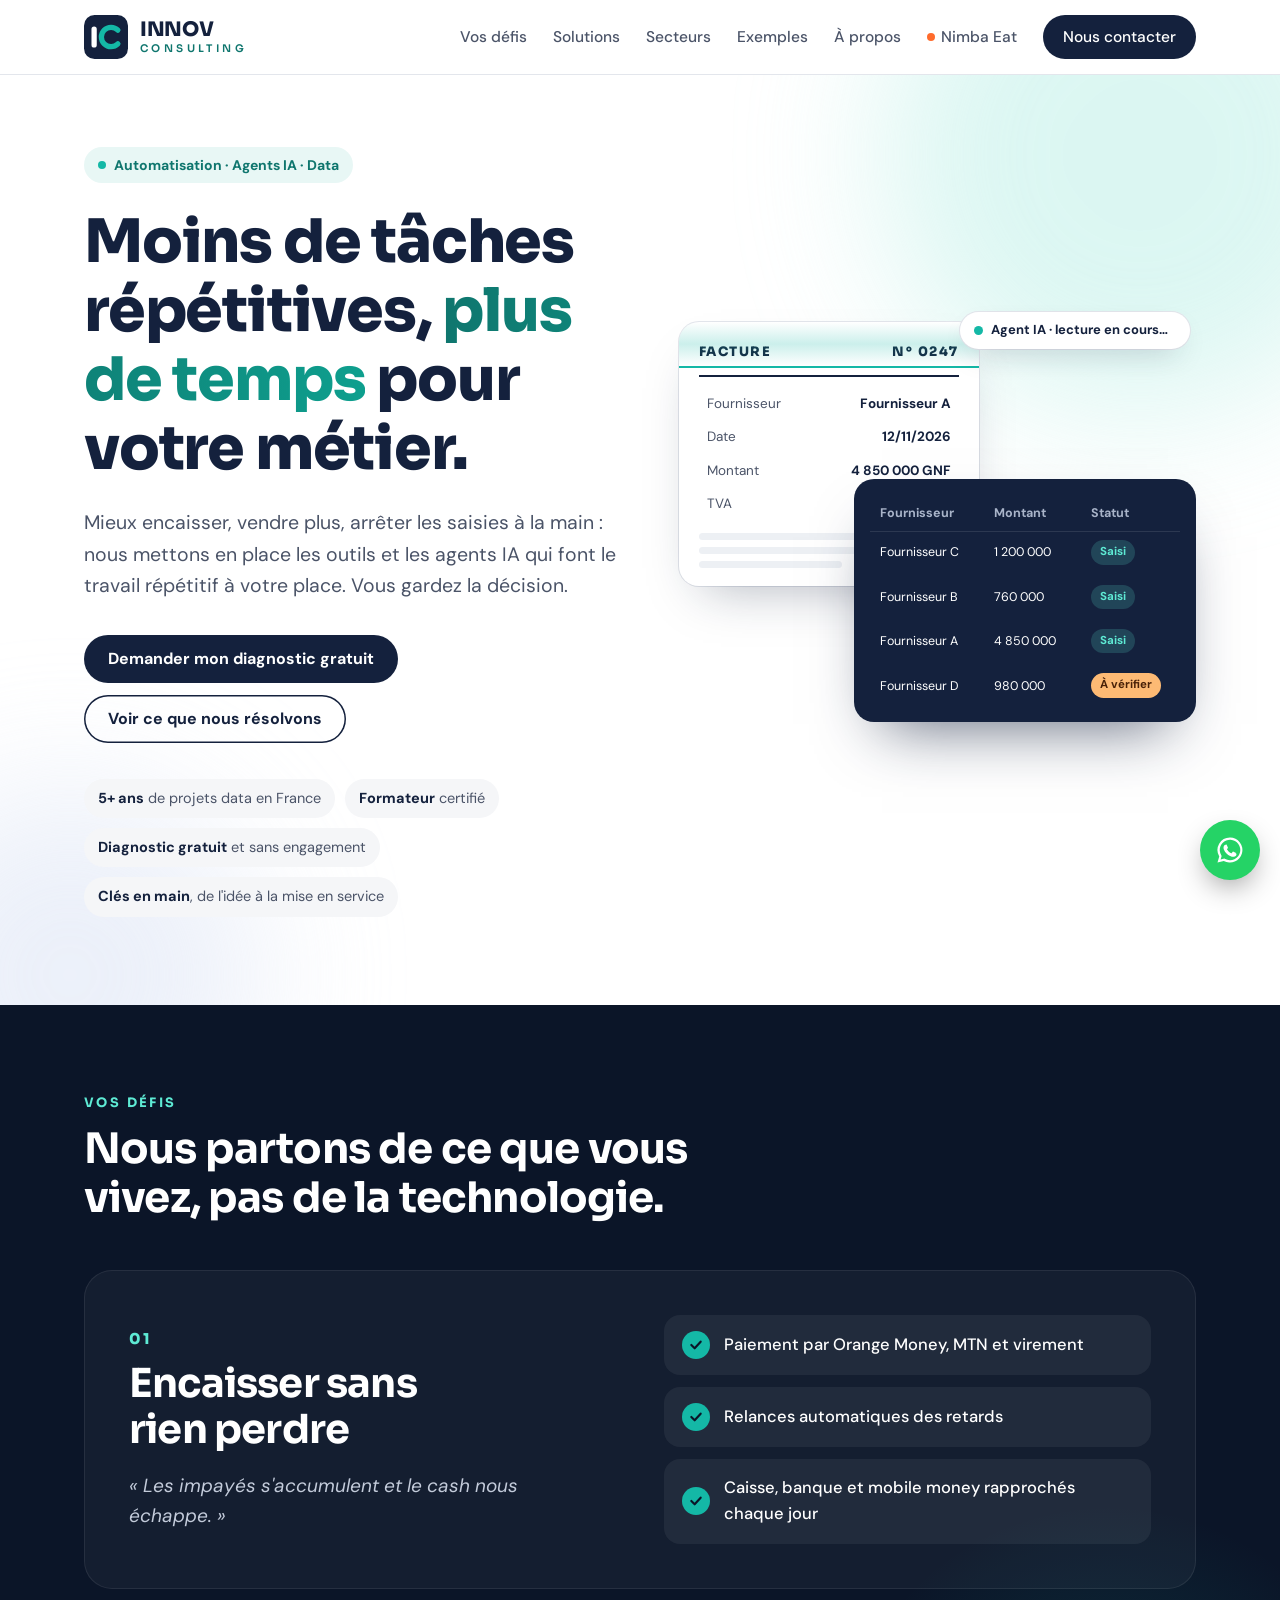
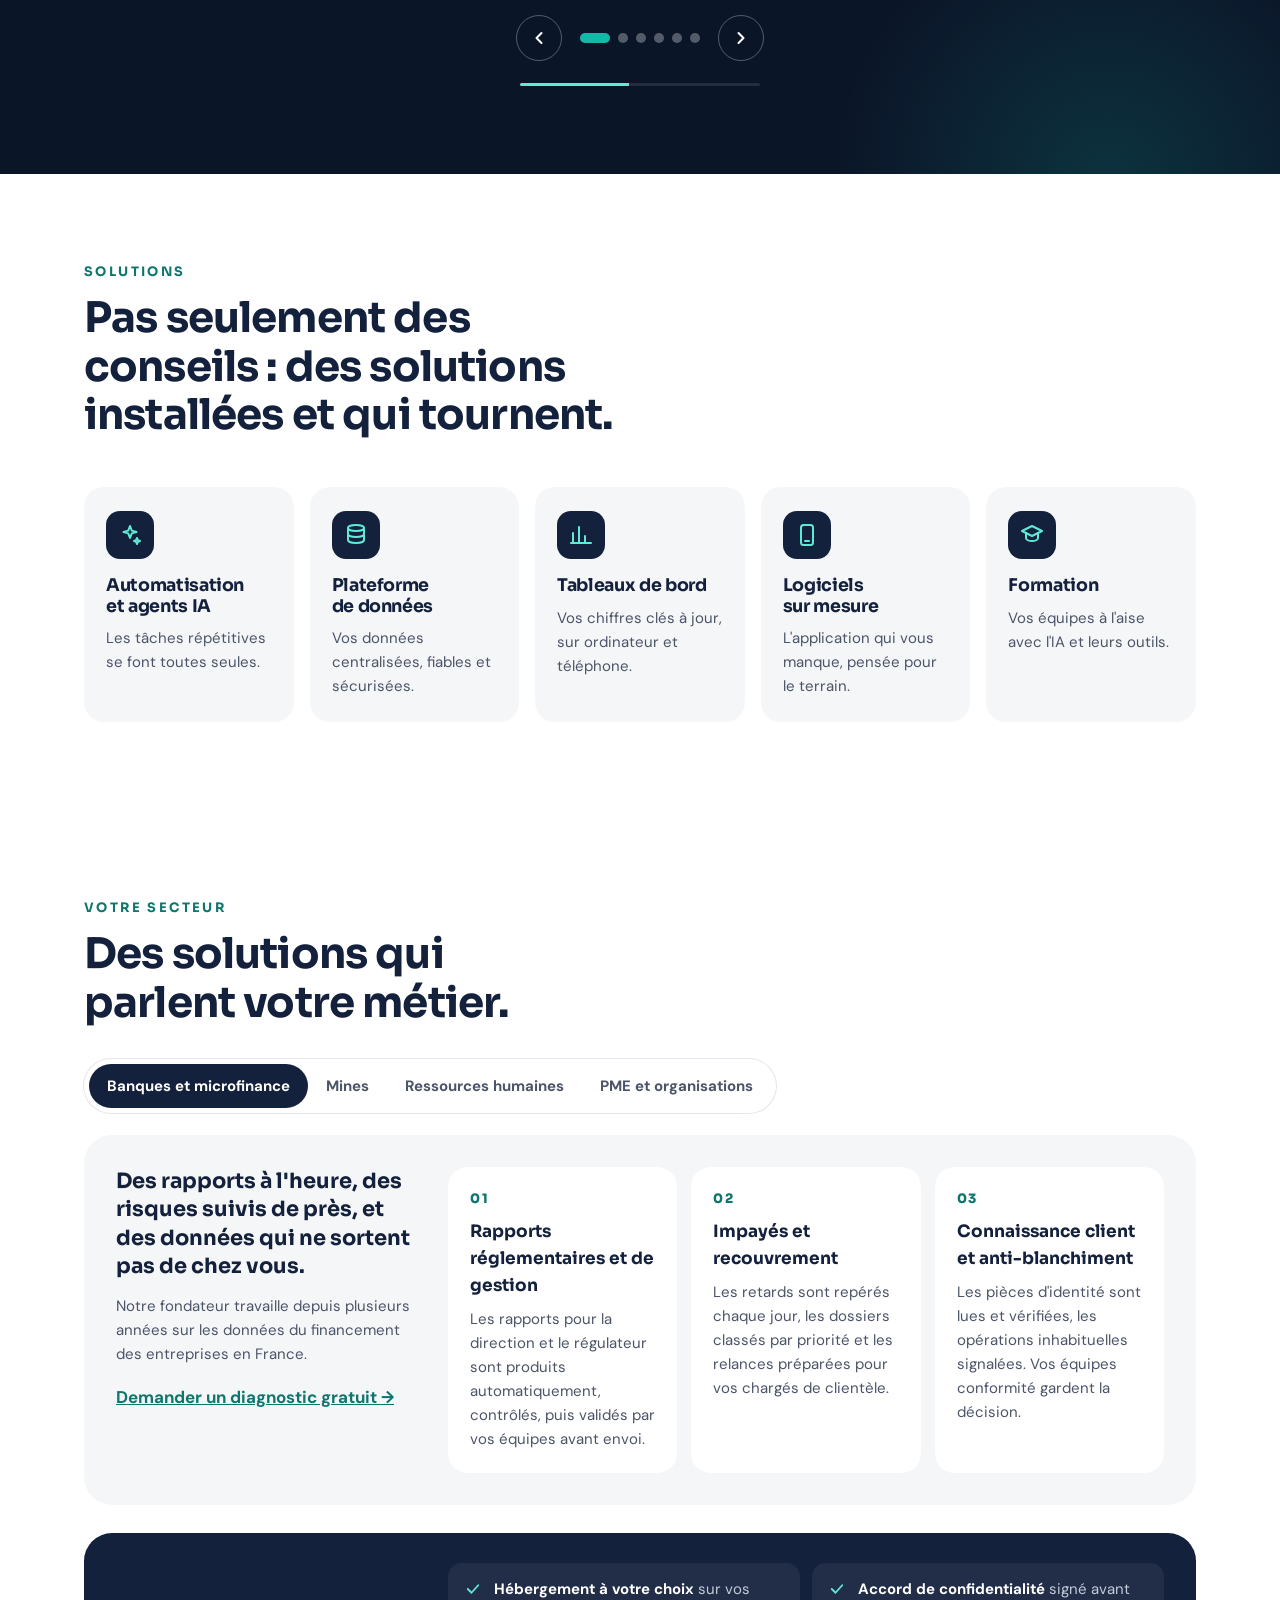
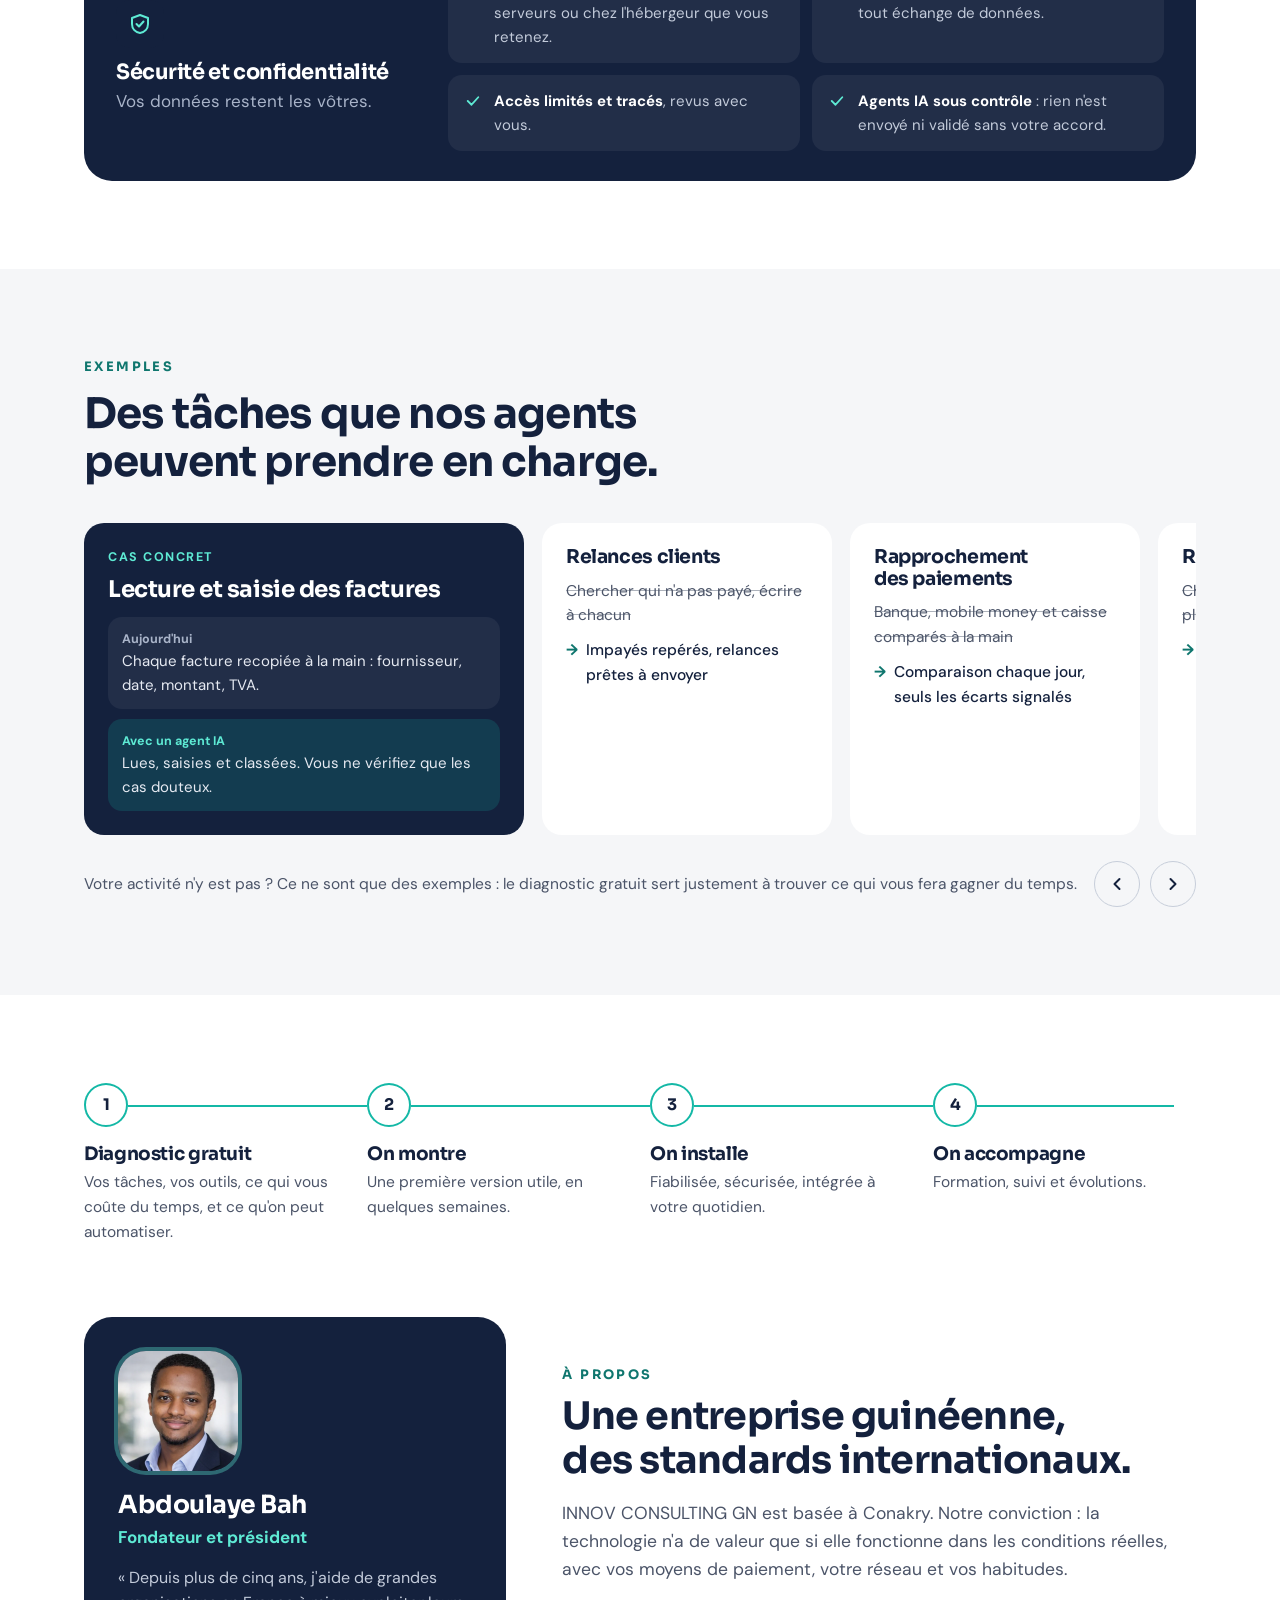
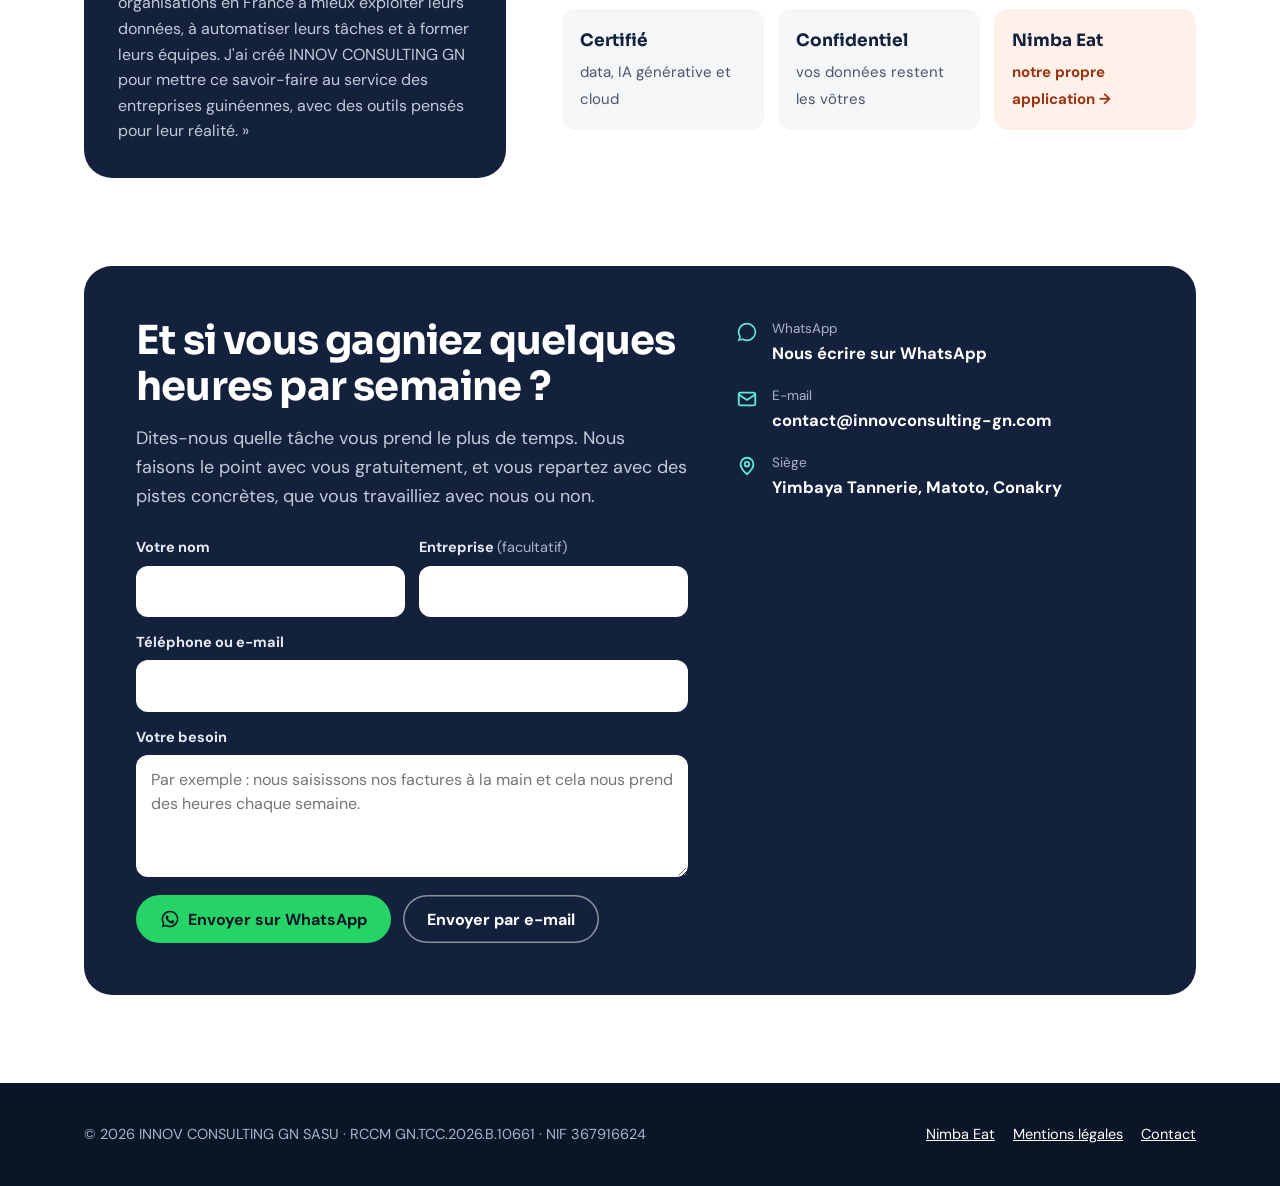
==== index.html @ 1a34bbba "Offre de diagnostic gratuit Co-Authored-By: Claude Opus 5.5 <noreply@anthropic.com> Claude-Session: " ====
<!doctype html>
<html lang="fr">
<head>
<meta charset="utf-8">
<meta name="viewport" content="width=device-width, initial-scale=1">
<title>INNOV CONSULTING GN – Automatisation, agents IA et data</title>
<meta name="description" content="INNOV CONSULTING GN conçoit et met en place des solutions qui font gagner du temps aux entreprises : automatisation, agents IA, plateformes de données, tableaux de bord et logiciels sur mesure.">
<meta property="og:title" content="INNOV CONSULTING GN – Automatisation, agents IA et data">
<meta property="og:description" content="Moins de tâches répétitives, plus de temps pour votre métier.">
<meta property="og:type" content="website">
<meta property="og:url" content="https://innovconsulting-gn.com/">
<link rel="icon" href="favicon.svg" type="image/svg+xml">
<link rel="preconnect" href="https://fonts.googleapis.com">
<link rel="preconnect" href="https://fonts.gstatic.com" crossorigin>
<link href="https://fonts.googleapis.com/css2?family=Sora:wght@600;700;800&family=DM+Sans:wght@400;500;700&display=swap" rel="stylesheet">
<link rel="stylesheet" href="styles.css">
<script>document.documentElement.classList.add('js')</script>
</head>
<body class="home">
<a class="skip" href="#contenu">Aller au contenu</a>

<header class="site-header">
  <div class="wrap nav">
    <a class="brand" href="./" aria-label="INNOV CONSULTING GN, accueil">
      <svg width="44" height="44" viewBox="0 0 100 100" aria-hidden="true"><rect width="100" height="100" rx="24" fill="#14213D"/><rect x="17" y="26" width="12" height="48" rx="6" fill="#FFFFFF"/><path d="M 77 34.4 A 22 22 0 1 0 77 65.6" fill="none" stroke="#14B8A6" stroke-width="12" stroke-linecap="round"/></svg>
      <span class="brand-name"><b>INNOV</b><span>CONSULTING</span></span>
    </a>
    <nav class="menu" aria-label="Navigation principale">
      <a href="#defis">Vos défis</a>
      <a href="#solutions">Solutions</a>
      <a href="#secteurs">Secteurs</a>
      <a href="#exemples">Exemples</a>
      <a href="#a-propos">À propos</a>
      <a class="menu-product" href="nimba-eat.html">Nimba Eat</a>
      <a class="btn btn-primary" href="#contact">Nous contacter</a>
    </nav>
  </div>
</header>

<main id="contenu">

  <!-- HERO -->
  <section class="h2-hero" aria-labelledby="titre">
    <div class="glow g1" aria-hidden="true"></div>
    <div class="glow g2" aria-hidden="true"></div>
    <div class="wrap h2-grid">
      <div class="h2-text">
        <div class="kicker"><i></i>Automatisation · Agents IA · Data</div>
        <h1 id="titre">Moins de tâches répétitives, <em>plus de temps</em> pour votre métier.</h1>
        <p class="lead">Mieux encaisser, vendre plus, arrêter les saisies à la main : nous mettons en place les outils et les agents IA qui font le travail répétitif à votre place. Vous gardez la décision.</p>
        <div class="ctas">
          <a class="btn btn-primary" href="#contact">Demander mon diagnostic gratuit</a>
          <a class="btn btn-ghost" href="#defis">Voir ce que nous résolvons</a>
        </div>
        <ul class="h2-proof">
          <li><b>5+ ans</b> de projets data en France</li>
          <li><b>Formateur</b> certifié</li>
          <li><b>Diagnostic gratuit</b> et sans engagement</li>
          <li><b>Clés en main</b>, de l'idée à la mise en service</li>
        </ul>
      </div>

      <div class="scene" role="img" aria-label="Animation : un agent IA lit une facture et remplit automatiquement un tableau ; une ligne est signalée pour vérification">
        <div class="doc">
          <div class="doc-head"><span>FACTURE</span><span>N° 0247</span></div>
          <div class="doc-row"><i>Fournisseur</i><b>Fournisseur A</b></div>
          <div class="doc-row"><i>Date</i><b>12/11/2026</b></div>
          <div class="doc-row"><i>Montant</i><b>4 850 000 GNF</b></div>
          <div class="doc-row"><i>TVA</i><b>18 %</b></div>
          <div class="doc-lines"><span></span><span></span><span></span></div>
          <div class="scan" aria-hidden="true"></div>
        </div>
        <div class="flow" aria-hidden="true"><span></span><span></span><span></span></div>
        <div class="sheet">
          <div class="sheet-head"><span>Fournisseur</span><span>Montant</span><span>Statut</span></div>
          <div class="sheet-row r1"><span>Fournisseur C</span><span>1 200 000</span><span class="chip ok">Saisi</span></div>
          <div class="sheet-row r2"><span>Fournisseur B</span><span>760 000</span><span class="chip ok">Saisi</span></div>
          <div class="sheet-row r3 new"><span>Fournisseur A</span><span>4 850 000</span><span class="chip ok">Saisi</span></div>
          <div class="sheet-row r4 new2"><span>Fournisseur D</span><span>980 000</span><span class="chip warn">À vérifier</span></div>
        </div>
        <div class="agent-pill"><i></i><span class="s1">Agent IA · lecture en cours…</span><span class="s2">Terminé · 1 facture à vérifier</span></div>
      </div>
    </div>
  </section>

  <!-- DEFIS : slider -->
  <section id="defis" class="defis" aria-labelledby="t-defis">
    <div class="wrap">
      <div class="sec-head reveal">
        <div class="eyebrow">Vos défis</div>
        <h2 id="t-defis">Nous partons de ce que vous vivez, pas de la technologie.</h2>
      </div>

      <div class="slider" data-slider data-autoplay="7000" aria-roledescription="carrousel" aria-label="Défis des entreprises et solutions">
        <div class="slides">
          <article class="slide" aria-roledescription="diapositive" aria-label="1 sur 6">
            <div class="slide-l"><div class="slide-n">01</div><h3>Encaisser sans rien perdre</h3><p class="slide-q">« Les impayés s'accumulent et le cash nous échappe. »</p></div>
            <ul class="slide-r"><li>Paiement par Orange Money, MTN et virement</li><li>Relances automatiques des retards</li><li>Caisse, banque et mobile money rapprochés chaque jour</li></ul>
          </article>
          <article class="slide" aria-roledescription="diapositive" aria-label="2 sur 6">
            <div class="slide-l"><div class="slide-n">02</div><h3>Vendre plus</h3><p class="slide-q">« Nos ventes stagnent, on ne sait pas qui sont nos clients. »</p></div>
            <ul class="slide-r"><li>Catalogue et commandes sur WhatsApp</li><li>Fichier clients et historique d'achats</li><li>Campagnes SMS et WhatsApp ciblées</li></ul>
          </article>
          <article class="slide" aria-roledescription="diapositive" aria-label="3 sur 6">
            <div class="slide-l"><div class="slide-n">03</div><h3>Gagner du temps</h3><p class="slide-q">« Nos équipes passent leurs journées à recopier. »</p></div>
            <ul class="slide-r"><li>Factures et bons lus et saisis par un agent IA</li><li>Rapports prêts chaque matin</li><li>Réponses aux clients préparées, à relire</li></ul>
          </article>
          <article class="slide" aria-roledescription="diapositive" aria-label="4 sur 6">
            <div class="slide-l"><div class="slide-n">04</div><h3>Piloter avec des chiffres fiables</h3><p class="slide-q">« Chaque service a son fichier Excel, personne n'a les mêmes chiffres. »</p></div>
            <ul class="slide-r"><li>Toutes vos données réunies dans un entrepôt</li><li>Tableau de bord sur votre téléphone</li><li>Alertes quand un chiffre dérape</li></ul>
          </article>
          <article class="slide" aria-roledescription="diapositive" aria-label="5 sur 6">
            <div class="slide-l"><div class="slide-n">05</div><h3>Être en règle sans y passer des heures</h3><p class="slide-q">« Déclarations, paie, documents : tout est à refaire chaque mois. »</p></div>
            <ul class="slide-r"><li>Données prêtes pour vos déclarations en ligne</li><li>Documents archivés et retrouvés en quelques secondes</li><li>Pièces prêtes pour vos comptables et auditeurs</li></ul>
          </article>
          <article class="slide" aria-roledescription="diapositive" aria-label="6 sur 6">
            <div class="slide-l"><div class="slide-n">06</div><h3>Continuer malgré les coupures</h3><p class="slide-q">« Au moindre délestage ou réseau lent, tout s'arrête. »</p></div>
            <ul class="slide-r"><li>Outils qui fonctionnent hors connexion</li><li>Synchronisation dès le retour du réseau</li><li>Sauvegardes automatiques de vos données</li></ul>
          </article>
        </div>
        <div class="slider-ui">
          <button class="sl-btn" data-prev type="button" aria-label="Défi précédent"><svg width="20" height="20" viewBox="0 0 24 24" fill="none" stroke="currentColor" stroke-width="2.4" stroke-linecap="round" stroke-linejoin="round" aria-hidden="true"><path d="M15 6l-6 6 6 6"/></svg></button>
          <div class="dots" data-dots></div>
          <button class="sl-btn" data-next type="button" aria-label="Défi suivant"><svg width="20" height="20" viewBox="0 0 24 24" fill="none" stroke="currentColor" stroke-width="2.4" stroke-linecap="round" stroke-linejoin="round" aria-hidden="true"><path d="M9 6l6 6-6 6"/></svg></button>
        </div>
        <div class="progress" aria-hidden="true"><span data-progress></span></div>
      </div>
    </div>
  </section>

  <!-- SOLUTIONS -->
  <section id="solutions" aria-labelledby="t-solutions">
    <div class="wrap">
      <div class="sec-head reveal">
        <div class="eyebrow">Solutions</div>
        <h2 id="t-solutions">Pas seulement des conseils : des solutions installées et qui tournent.</h2>
      </div>
      <div class="tiles">
        <div class="tile reveal"><div class="ico"><svg width="24" height="24" viewBox="0 0 24 24" fill="none" stroke="#5EEAD4" stroke-width="2" stroke-linecap="round" stroke-linejoin="round" aria-hidden="true"><path d="M12 3l1.8 4.6L18.5 9l-4.7 1.4L12 15l-1.8-4.6L5.5 9l4.7-1.4z"/><path d="M19 15l.9 2.1L22 18l-2.1.9L19 21l-.9-2.1L16 18l2.1-.9z"/></svg></div><h3>Automatisation et agents IA</h3><p>Les tâches répétitives se font toutes seules.</p></div>
        <div class="tile reveal"><div class="ico"><svg width="24" height="24" viewBox="0 0 24 24" fill="none" stroke="#5EEAD4" stroke-width="2" stroke-linecap="round" stroke-linejoin="round" aria-hidden="true"><ellipse cx="12" cy="5" rx="8" ry="3"/><path d="M4 5v6c0 1.7 3.6 3 8 3s8-1.3 8-3V5"/><path d="M4 11v6c0 1.7 3.6 3 8 3s8-1.3 8-3v-6"/></svg></div><h3>Plateforme de données</h3><p>Vos données centralisées, fiables et sécurisées.</p></div>
        <div class="tile reveal"><div class="ico"><svg width="24" height="24" viewBox="0 0 24 24" fill="none" stroke="#5EEAD4" stroke-width="2" stroke-linecap="round" stroke-linejoin="round" aria-hidden="true"><path d="M4 20V10"/><path d="M10 20V4"/><path d="M16 20v-7"/><path d="M22 20H2"/></svg></div><h3>Tableaux de bord</h3><p>Vos chiffres clés à jour, sur ordinateur et téléphone.</p></div>
        <div class="tile reveal"><div class="ico"><svg width="24" height="24" viewBox="0 0 24 24" fill="none" stroke="#5EEAD4" stroke-width="2" stroke-linecap="round" stroke-linejoin="round" aria-hidden="true"><rect x="6" y="2" width="12" height="20" rx="2.5"/><path d="M10 18h4"/></svg></div><h3>Logiciels sur mesure</h3><p>L'application qui vous manque, pensée pour le terrain.</p></div>
        <div class="tile reveal"><div class="ico"><svg width="24" height="24" viewBox="0 0 24 24" fill="none" stroke="#5EEAD4" stroke-width="2" stroke-linecap="round" stroke-linejoin="round" aria-hidden="true"><path d="M2 8l10-5 10 5-10 5z"/><path d="M6 10v5c0 1.7 2.7 3 6 3s6-1.3 6-3v-5"/></svg></div><h3>Formation</h3><p>Vos équipes à l'aise avec l'IA et leurs outils.</p></div>
      </div>
    </div>
  </section>

  <!-- SECTEURS -->
  <section id="secteurs" aria-labelledby="t-secteurs">
    <div class="wrap">
      <div class="ex-head reveal">
        <div class="sec-head" style="margin-bottom:0">
          <div class="eyebrow">Votre secteur</div>
          <h2 id="t-secteurs">Des solutions qui parlent votre métier.</h2>
        </div>
      </div>
      <div class="sx reveal">
        <div class="tabs sx-tabs" role="tablist" aria-label="Secteurs">
          <button role="tab" id="sx-t1" aria-controls="sx-p1" aria-selected="true" type="button">Banques et microfinance</button>
          <button role="tab" id="sx-t2" aria-controls="sx-p2" aria-selected="false" tabindex="-1" type="button">Mines</button>
          <button role="tab" id="sx-t3" aria-controls="sx-p3" aria-selected="false" tabindex="-1" type="button">Ressources humaines</button>
          <button role="tab" id="sx-t4" aria-controls="sx-p4" aria-selected="false" tabindex="-1" type="button">PME et organisations</button>
        </div>
      <div id="sx-p1" role="tabpanel" aria-labelledby="sx-t1" class="sx-panel">
        <div class="sx-intro"><p class="sx-lead">Des rapports à l'heure, des risques suivis de près, et des données qui ne sortent pas de chez vous.</p><p class="sx-note">Notre fondateur travaille depuis plusieurs années sur les données du financement des entreprises en France.</p><a class="sx-cta" href="#contact">Demander un diagnostic gratuit →</a></div>
        <div class="sx-cases"><article class="sx-case"><span class="sx-n">01</span><h4>Rapports réglementaires et de gestion</h4><p>Les rapports pour la direction et le régulateur sont produits automatiquement, contrôlés, puis validés par vos équipes avant envoi.</p></article><article class="sx-case"><span class="sx-n">02</span><h4>Impayés et recouvrement</h4><p>Les retards sont repérés chaque jour, les dossiers classés par priorité et les relances préparées pour vos chargés de clientèle.</p></article><article class="sx-case"><span class="sx-n">03</span><h4>Connaissance client et anti-blanchiment</h4><p>Les pièces d'identité sont lues et vérifiées, les opérations inhabituelles signalées. Vos équipes conformité gardent la décision.</p></article></div>
      </div>
      <div id="sx-p2" role="tabpanel" aria-labelledby="sx-t2" class="sx-panel" hidden>
        <div class="sx-intro"><p class="sx-lead">Production, sous-traitants, sécurité : des chiffres consolidés chaque jour, du site jusqu'à la direction.</p><a class="sx-cta" href="#contact">Demander un diagnostic gratuit →</a></div>
        <div class="sx-cases"><article class="sx-case"><span class="sx-n">01</span><h4>Production et équipements</h4><p>Tableaux de bord par site et alertes avant les pannes, à partir des données de vos engins et de vos équipes.</p></article><article class="sx-case"><span class="sx-n">02</span><h4>Sous-traitants et achats</h4><p>Contrats, certificats et factures suivis, échéances signalées et part des fournisseurs locaux mesurée pour vos obligations de contenu local.</p></article><article class="sx-case"><span class="sx-n">03</span><h4>Rapports HSE et RSE</h4><p>Incidents remontés du terrain, même sans réseau, et rapports prêts pour la direction, les partenaires et les autorités.</p></article></div>
      </div>
      <div id="sx-p3" role="tabpanel" aria-labelledby="sx-t3" class="sx-panel" hidden>
        <div class="sx-intro"><p class="sx-lead">Moins de saisie et de vérifications à la main, plus de temps pour accompagner les équipes.</p><a class="sx-cta" href="#contact">Demander un diagnostic gratuit →</a></div>
        <div class="sx-cases"><article class="sx-case"><span class="sx-n">01</span><h4>Paie et déclarations</h4><p>Éléments variables collectés, contrôles avant chaque paie et données prêtes pour la CNSS et les impôts.</p></article><article class="sx-case"><span class="sx-n">02</span><h4>Présences et congés</h4><p>Pointage, soldes de congés à jour et validations par les responsables, sur ordinateur ou téléphone.</p></article><article class="sx-case"><span class="sx-n">03</span><h4>Recrutement et formation</h4><p>Candidatures triées selon vos critères pour une présélection que vous validez, et formation de vos équipes à l'IA et à leurs outils.</p></article></div>
      </div>
      <div id="sx-p4" role="tabpanel" aria-labelledby="sx-t4" class="sx-panel" hidden>
        <div class="sx-intro"><p class="sx-lead">Commerces, écoles, cliniques, ONG : des outils simples, pensés pour le terrain et le mobile money.</p><p class="sx-note">Transport et livraison : voir <a href="nimba-eat.html">Nimba Eat</a>, notre propre application.</p><a class="sx-cta" href="#contact">Demander un diagnostic gratuit →</a></div>
        <div class="sx-cases"><article class="sx-case"><span class="sx-n">01</span><h4>Commerces</h4><p>Caisse, ventes, stocks et crédits clients suivis en temps réel.</p></article><article class="sx-case"><span class="sx-n">02</span><h4>Écoles et universités</h4><p>Notes, bulletins, inscriptions et frais de scolarité payés par mobile money.</p></article><article class="sx-case"><span class="sx-n">03</span><h4>Cliniques, ONG et transport</h4><p>Rendez-vous et rappels SMS, collecte terrain hors connexion, rapports bailleurs, gestion des courses.</p></article></div>
      </div>
      </div>

      <div class="trust reveal">
        <div class="trust-h"><div class="ico"><svg width="24" height="24" viewBox="0 0 24 24" fill="none" stroke="#5EEAD4" stroke-width="2" stroke-linecap="round" stroke-linejoin="round" aria-hidden="true"><path d="M12 3l8 3v6c0 5-3.4 8.3-8 9-4.6-.7-8-4-8-9V6z"/><path d="M8.5 12l2.5 2.5 4.5-5"/></svg></div><h3>Sécurité et confidentialité</h3><p>Vos données restent les vôtres.</p></div>
        <ul class="trust-l">
          <li><svg width="18" height="18" viewBox="0 0 24 24" fill="none" stroke="currentColor" stroke-width="2.4" stroke-linecap="round" stroke-linejoin="round" aria-hidden="true"><path d="M5 12l5 5 9-10"/></svg><span><b>Hébergement à votre choix</b> sur vos serveurs ou chez l'hébergeur que vous retenez.</span></li>
          <li><svg width="18" height="18" viewBox="0 0 24 24" fill="none" stroke="currentColor" stroke-width="2.4" stroke-linecap="round" stroke-linejoin="round" aria-hidden="true"><path d="M5 12l5 5 9-10"/></svg><span><b>Accord de confidentialité</b> signé avant tout échange de données.</span></li>
          <li><svg width="18" height="18" viewBox="0 0 24 24" fill="none" stroke="currentColor" stroke-width="2.4" stroke-linecap="round" stroke-linejoin="round" aria-hidden="true"><path d="M5 12l5 5 9-10"/></svg><span><b>Accès limités et tracés</b>, revus avec vous.</span></li>
          <li><svg width="18" height="18" viewBox="0 0 24 24" fill="none" stroke="currentColor" stroke-width="2.4" stroke-linecap="round" stroke-linejoin="round" aria-hidden="true"><path d="M5 12l5 5 9-10"/></svg><span><b>Agents IA sous contrôle</b> : rien n'est envoyé ni validé sans votre accord.</span></li>
        </ul>
      </div>
    </div>
  </section>

  <!-- EXEMPLES : carrousel -->
  <section id="exemples" class="tint" aria-labelledby="t-exemples">
    <div class="wrap">
      <div class="ex-head reveal">
        <div class="sec-head" style="margin-bottom:0">
          <div class="eyebrow">Exemples</div>
          <h2 id="t-exemples">Des tâches que nos agents peuvent prendre en charge.</h2>
        </div>

      </div>

      <div class="panel">
        <div class="rail" data-rail>
          <article class="ex-card ex-feat">
            <div class="ex-tag">Cas concret</div>
            <h3>Lecture et saisie des factures</h3>
            <div class="ex-ba"><div><small>Aujourd'hui</small><p>Chaque facture recopiée à la main : fournisseur, date, montant, TVA.</p></div><div class="after"><small>Avec un agent IA</small><p>Lues, saisies et classées. Vous ne vérifiez que les cas douteux.</p></div></div>
          </article>
          <article class="ex-card"><h3>Relances clients</h3><p class="from">Chercher qui n'a pas payé, écrire à chacun</p><p class="to">Impayés repérés, relances prêtes à envoyer</p></article>
          <article class="ex-card"><h3>Rapprochement des paiements</h3><p class="from">Banque, mobile money et caisse comparés à la main</p><p class="to">Comparaison chaque jour, seuls les écarts signalés</p></article>
          <article class="ex-card"><h3>Rapports</h3><p class="from">Chiffres recopiés de plusieurs fichiers</p><p class="to">Rapport prêt chaque matin, au même format</p></article>
          <article class="ex-card"><h3>Bulletins scolaires</h3><p class="from">Des semaines de calculs chaque trimestre</p><p class="to">Moyennes et bulletins générés en quelques clics</p></article>
          <article class="ex-card"><h3>Demandes clients</h3><p class="from">Une boîte pleine, des réponses en retard</p><p class="to">Messages triés, réponses rédigées à relire</p></article>
          <article class="ex-card"><h3>Stocks et commandes</h3><p class="from">Chaque bon saisi, un inventaire jamais à jour</p><p class="to">Bons saisis, ruptures signalées à l'avance</p></article>
        </div>
      </div>

      <div class="rail-ui">
        <p class="rail-note">Votre activité n'y est pas ? Ce ne sont que des exemples : le diagnostic gratuit sert justement à trouver ce qui vous fera gagner du temps.</p>
        <div class="rail-btns">
          <button class="sl-btn light" data-rail-prev type="button" aria-label="Exemples précédents"><svg width="20" height="20" viewBox="0 0 24 24" fill="none" stroke="currentColor" stroke-width="2.4" stroke-linecap="round" stroke-linejoin="round" aria-hidden="true"><path d="M15 6l-6 6 6 6"/></svg></button>
          <button class="sl-btn light" data-rail-next type="button" aria-label="Exemples suivants"><svg width="20" height="20" viewBox="0 0 24 24" fill="none" stroke="currentColor" stroke-width="2.4" stroke-linecap="round" stroke-linejoin="round" aria-hidden="true"><path d="M9 6l6 6-6 6"/></svg></button>
        </div>
      </div>
    </div>
  </section>

  <!-- METHODE + A PROPOS -->
  <section id="a-propos" aria-labelledby="t-propos">
    <div class="wrap">
      <div class="track reveal" aria-label="Notre méthode en 4 étapes">
        <div class="track-line" aria-hidden="true"><span></span></div>
        <div class="track-step"><b>1</b><h3>Diagnostic gratuit</h3><p>Vos tâches, vos outils, ce qui vous coûte du temps, et ce qu'on peut automatiser.</p></div>
        <div class="track-step"><b>2</b><h3>On montre</h3><p>Une première version utile, en quelques semaines.</p></div>
        <div class="track-step"><b>3</b><h3>On installe</h3><p>Fiabilisée, sécurisée, intégrée à votre quotidien.</p></div>
        <div class="track-step"><b>4</b><h3>On accompagne</h3><p>Formation, suivi et évolutions.</p></div>
      </div>

      <div class="about2">
        <div class="founder reveal">
          <img class="avatar-photo" src="img/abdoulaye-bah.webp" width="480" height="480" loading="lazy" alt="Portrait d'Abdoulaye Bah, fondateur d'INNOV CONSULTING GN">
          <h3>Abdoulaye Bah</h3>
          <div class="role">Fondateur et président</div>
          <p>« Depuis plus de cinq ans, j'aide de grandes organisations en France à mieux exploiter leurs données, à automatiser leurs tâches et à former leurs équipes. J'ai créé INNOV CONSULTING GN pour mettre ce savoir-faire au service des entreprises guinéennes, avec des outils pensés pour leur réalité. »</p>
        </div>
        <div class="about-text reveal">
          <div class="eyebrow">À propos</div>
          <h2 id="t-propos">Une entreprise guinéenne, des standards internationaux.</h2>
          <p>INNOV CONSULTING GN est basée à Conakry. Notre conviction : la technologie n'a de valeur que si elle fonctionne dans les conditions réelles, avec vos moyens de paiement, votre réseau et vos habitudes.</p>
          <div class="facts">
            <div class="fact"><b>Certifié</b><span>data, IA générative et cloud</span></div>
            <div class="fact"><b>Confidentiel</b><span>vos données restent les vôtres</span></div>
            <a class="fact fact-nimba" href="nimba-eat.html"><b>Nimba Eat</b><span>notre propre application →</span></a>
          </div>
        </div>
      </div>
    </div>
  </section>

  <!-- CONTACT -->
  <section id="contact" aria-labelledby="t-contact" style="padding-top:0">
    <div class="wrap">
      <div class="contact-box reveal">
        <div>
          <h2 id="t-contact">Et si vous gagniez quelques heures par semaine ?</h2>
          <p>Dites-nous quelle tâche vous prend le plus de temps. Nous faisons le point avec vous gratuitement, et vous repartez avec des pistes concrètes, que vous travailliez avec nous ou non.</p>
          <form class="contact-form" id="contact-form" novalidate>
            <div class="field-row">
              <div class="field"><label for="f-nom">Votre nom</label><input id="f-nom" name="nom" type="text" autocomplete="name" required></div>
              <div class="field"><label for="f-entreprise">Entreprise <span>(facultatif)</span></label><input id="f-entreprise" name="entreprise" type="text" autocomplete="organization"></div>
            </div>
            <div class="field"><label for="f-contact">Téléphone ou e-mail</label><input id="f-contact" name="contact" type="text" autocomplete="tel" required></div>
            <div class="field"><label for="f-besoin">Votre besoin</label><textarea id="f-besoin" name="besoin" rows="4" required placeholder="Par exemple : nous saisissons nos factures à la main et cela nous prend des heures chaque semaine."></textarea></div>
            <p class="form-error" id="form-error" role="alert" hidden>Merci de remplir votre nom, un moyen de vous joindre et votre besoin.</p>
            <div class="form-actions">
              <button type="submit" class="btn btn-whatsapp" data-canal="whatsapp"><svg width="20" height="20" viewBox="0 0 24 24" fill="currentColor" aria-hidden="true"><path d="M12 2a10 10 0 0 0-8.6 15.1L2 22l5-1.3A10 10 0 1 0 12 2zm0 18.2a8.2 8.2 0 0 1-4.2-1.2l-.3-.2-3 .8.8-2.9-.2-.3A8.2 8.2 0 1 1 12 20.2zm4.5-6.1c-.2-.1-1.5-.7-1.7-.8-.2-.1-.4-.1-.6.1l-.8 1c-.1.2-.3.2-.5.1a6.7 6.7 0 0 1-3.3-2.9c-.2-.4.2-.4.7-1.3.1-.2 0-.3 0-.4l-.8-1.8c-.2-.5-.4-.4-.6-.4h-.5a1 1 0 0 0-.7.3 3 3 0 0 0-.9 2.2c0 1.3.9 2.5 1 2.7.1.2 1.8 2.8 4.4 3.9 1.6.7 2.3.8 3.1.6.5-.1 1.5-.6 1.7-1.2.2-.6.2-1.1.2-1.2-.1-.1-.2-.2-.5-.3z"/></svg>Envoyer sur WhatsApp</button>
              <button type="submit" class="btn btn-light" data-canal="email">Envoyer par e-mail</button>
            </div>
          </form>
        </div>
        <div class="contact-list">
          <div class="contact-item"><svg width="22" height="22" viewBox="0 0 24 24" fill="#5EEAD4" aria-hidden="true"><path d="M12 2a10 10 0 0 0-8.6 15.1L2 22l5-1.3A10 10 0 1 0 12 2zm0 18.2a8.2 8.2 0 0 1-4.2-1.2l-.3-.2-3 .8.8-2.9-.2-.3A8.2 8.2 0 1 1 12 20.2z"/></svg><div><small>WhatsApp</small><a href="https://wa.me/224612499162?text=Bonjour%2C%20je%20souhaite%20discuter%20d%27un%20projet%20avec%20INNOV%20CONSULTING%20GN." target="_blank" rel="noopener">Nous écrire sur WhatsApp</a></div></div>
          <div class="contact-item"><svg width="22" height="22" viewBox="0 0 24 24" fill="none" stroke="#5EEAD4" stroke-width="2" stroke-linecap="round" stroke-linejoin="round" aria-hidden="true"><rect x="3" y="5" width="18" height="14" rx="2"/><path d="M3 7l9 6 9-6"/></svg><div><small>E-mail</small><a href="mailto:contact@innovconsulting-gn.com">contact@innovconsulting-gn.com</a></div></div>
          <div class="contact-item"><svg width="22" height="22" viewBox="0 0 24 24" fill="none" stroke="#5EEAD4" stroke-width="2" stroke-linecap="round" stroke-linejoin="round" aria-hidden="true"><path d="M12 21s-7-6.2-7-11a7 7 0 0 1 14 0c0 4.8-7 11-7 11z"/><circle cx="12" cy="10" r="2.5"/></svg><div><small>Siège</small><b>Yimbaya Tannerie, Matoto, Conakry</b></div></div>
        </div>
      </div>
    </div>
  </section>

</main>

<footer>
  <div class="wrap foot">
    <div>© 2026 INNOV CONSULTING GN SASU · RCCM GN.TCC.2026.B.10661 · NIF 367916624</div>
    <div class="foot-links"><a href="nimba-eat.html">Nimba Eat</a><a href="mentions-legales.html">Mentions légales</a><a href="#contact">Contact</a></div>
  </div>
</footer>

<a class="wa-float" href="https://wa.me/224612499162?text=Bonjour%2C%20je%20souhaite%20discuter%20d%27un%20projet%20avec%20INNOV%20CONSULTING%20GN." target="_blank" rel="noopener" aria-label="Nous écrire sur WhatsApp"><svg width="30" height="30" viewBox="0 0 24 24" fill="#FFFFFF" aria-hidden="true"><path d="M12 2a10 10 0 0 0-8.6 15.1L2 22l5-1.3A10 10 0 1 0 12 2zm0 18.2a8.2 8.2 0 0 1-4.2-1.2l-.3-.2-3 .8.8-2.9-.2-.3A8.2 8.2 0 1 1 12 20.2zm4.5-6.1c-.2-.1-1.5-.7-1.7-.8-.2-.1-.4-.1-.6.1l-.8 1c-.1.2-.3.2-.5.1a6.7 6.7 0 0 1-3.3-2.9c-.2-.4.2-.4.7-1.3.1-.2 0-.3 0-.4l-.8-1.8c-.2-.5-.4-.4-.6-.4h-.5a1 1 0 0 0-.7.3 3 3 0 0 0-.9 2.2c0 1.3.9 2.5 1 2.7.1.2 1.8 2.8 4.4 3.9 1.6.7 2.3.8 3.1.6.5-.1 1.5-.6 1.7-1.2.2-.6.2-1.1.2-1.2-.1-.1-.2-.2-.5-.3z"/></svg></a>

<script>
(function () {
  var reduce = window.matchMedia('(prefers-reduced-motion: reduce)').matches;

  /* Apparition au défilement */
  var els = document.querySelectorAll('.reveal');
  if ('IntersectionObserver' in window && !reduce) {
    var io = new IntersectionObserver(function (entries) {
      entries.forEach(function (e) { if (e.isIntersecting) { e.target.classList.add('in'); io.unobserve(e.target); } });
    }, { threshold: 0.15 });
    els.forEach(function (el) { io.observe(el); });
  } else { els.forEach(function (el) { el.classList.add('in'); }); }

  /* Slider des défis */
  document.querySelectorAll('[data-slider]').forEach(function (sl) {
    var slides = sl.querySelectorAll('.slide'), dotsBox = sl.querySelector('[data-dots]'), bar = sl.querySelector('[data-progress]');
    var i = 0, delay = parseInt(sl.getAttribute('data-autoplay'), 10) || 7000, timer = null, paused = false, start = 0, raf = null;
    var dots = [];
    slides.forEach(function (s, k) {
      var d = document.createElement('button'); d.type = 'button'; d.className = 'dot'; d.setAttribute('aria-label', 'Aller au défi ' + (k + 1));
      d.addEventListener('click', function () { go(k, true); }); dotsBox.appendChild(d); dots.push(d);
    });
    function go(n, user) {
      i = (n + slides.length) % slides.length;
      slides.forEach(function (s, k) { s.classList.toggle('active', k === i); s.setAttribute('aria-hidden', k === i ? 'false' : 'true'); });
      dots.forEach(function (d, k) { d.classList.toggle('on', k === i); d.setAttribute('aria-current', k === i ? 'true' : 'false'); });
      start = performance.now();
      if (user) { paused = true; setTimeout(function () { paused = false; start = performance.now(); }, delay * 2); }
    }
    function tick(t) {
      if (!paused && !reduce) {
        var p = Math.min(1, (t - start) / delay);
        if (bar) bar.style.width = (p * 100) + '%';
        if (p >= 1) go(i + 1);
      }
      raf = requestAnimationFrame(tick);
    }
    sl.querySelector('[data-prev]').addEventListener('click', function () { go(i - 1, true); });
    sl.querySelector('[data-next]').addEventListener('click', function () { go(i + 1, true); });
    sl.addEventListener('mouseenter', function () { paused = true; });
    sl.addEventListener('mouseleave', function () { paused = false; start = performance.now(); });
    sl.addEventListener('focusin', function () { paused = true; });
    sl.addEventListener('keydown', function (e) { if (e.key === 'ArrowLeft') go(i - 1, true); if (e.key === 'ArrowRight') go(i + 1, true); });
    var x0 = null;
    sl.addEventListener('touchstart', function (e) { x0 = e.touches[0].clientX; }, { passive: true });
    sl.addEventListener('touchend', function (e) { if (x0 === null) return; var dx = e.changedTouches[0].clientX - x0; if (Math.abs(dx) > 40) go(i + (dx < 0 ? 1 : -1), true); x0 = null; });
    go(0); raf = requestAnimationFrame(tick);
  });

  /* Onglets (par groupe) */
  function activeRail() { return document.querySelector('#exemples [data-rail]'); }
  document.querySelectorAll('[role="tablist"]').forEach(function (list) {
    var tabs = Array.prototype.slice.call(list.querySelectorAll('[role="tab"]'));
    tabs.forEach(function (t) {
      t.addEventListener('click', function () {
        tabs.forEach(function (o) { var on = o === t; o.setAttribute('aria-selected', on); o.tabIndex = on ? 0 : -1; document.getElementById(o.getAttribute('aria-controls')).hidden = !on; });
      });
      t.addEventListener('keydown', function (e) {
        if (e.key !== 'ArrowRight' && e.key !== 'ArrowLeft') return;
        var k = tabs.indexOf(t), n = tabs[(k + (e.key === 'ArrowRight' ? 1 : -1) + tabs.length) % tabs.length];
        n.focus(); n.click();
      });
    });
  });
  var rp = document.querySelector('[data-rail-prev]'), rn = document.querySelector('[data-rail-next]');
  function slideRail(dir) { var r = activeRail(); if (!r) return; var c = r.querySelector('.ex-card'); var w = c ? c.getBoundingClientRect().width + 18 : 320; r.scrollBy({ left: dir * w, behavior: reduce ? 'auto' : 'smooth' }); }
  if (rp) rp.addEventListener('click', function () { slideRail(-1); });
  if (rn) rn.addEventListener('click', function () { slideRail(1); });

  /* Formulaire de contact */
  var form = document.getElementById('contact-form');
  if (form) {
    var err = document.getElementById('form-error'), canal = 'whatsapp';
    form.querySelectorAll('button[data-canal]').forEach(function (b) { b.addEventListener('click', function () { canal = b.getAttribute('data-canal'); }); });
    form.addEventListener('submit', function (e) {
      e.preventDefault();
      var nom = form.nom.value.trim(), ent = form.entreprise.value.trim(), contact = form.contact.value.trim(), besoin = form.besoin.value.trim();
      if (!nom || !contact || !besoin) { err.hidden = false; return; }
      err.hidden = true;
      var l = ['Bonjour INNOV CONSULTING GN,', '', 'Nom : ' + nom];
      if (ent) l.push('Entreprise : ' + ent);
      l.push('Contact : ' + contact, '', 'Mon besoin :', besoin);
      var txt = l.join('\n');
      if (canal === 'email') { window.location.href = 'mailto:contact@innovconsulting-gn.com?subject=' + encodeURIComponent('Demande via le site – ' + nom) + '&body=' + encodeURIComponent(txt); }
      else { window.open('https://wa.me/224612499162?text=' + encodeURIComponent(txt), '_blank', 'noopener'); }
    });
  }
})();
</script>
</body>
</html>
---- styles.css ----
:root{
  --navy:#14213D;--navy-deep:#0B1528;--navy-2:#1C2B4D;--teal:#14B8A6;--teal-light:#5EEAD4;--teal-ink:#0F766E;--teal-soft:#E8F7F5;
  --ink:#14213D;--muted:#4B5468;--line:#E3E6EC;--soft:#F5F6F8;--white:#FFFFFF;
  --orange:#FF6B2C;--orange-soft:#FFF1EA;--orange-ink:#9A3412;
  --r-lg:28px;--r-md:20px;--r-sm:14px;
}
*{box-sizing:border-box}
html{scroll-behavior:smooth}
body{margin:0;background:var(--white);color:var(--ink);font-family:'DM Sans',system-ui,sans-serif;font-size:17px;line-height:1.6;-webkit-font-smoothing:antialiased}
h1,h2,h3{font-family:'Sora',system-ui,sans-serif;line-height:1.15;margin:0;letter-spacing:-0.02em;text-wrap:balance}
p{margin:0;text-wrap:pretty}
a{color:var(--teal-ink)}a:hover{color:var(--navy)}
img{max-width:100%;display:block}
.wrap{max-width:1160px;margin:0 auto;padding:0 24px}
.skip{position:absolute;left:-999px}.skip:focus{left:16px;top:16px;background:#fff;padding:8px 12px;z-index:20}
:focus-visible{outline:3px solid var(--teal);outline-offset:3px;border-radius:6px}

/* Header */
.site-header{position:sticky;top:0;z-index:10;background:rgba(255,255,255,.92);backdrop-filter:blur(10px);border-bottom:1px solid var(--line)}
.nav{display:flex;align-items:center;justify-content:space-between;gap:16px;min-height:74px}
.brand{display:flex;align-items:center;gap:12px;text-decoration:none;color:var(--ink)}
.brand svg{flex-shrink:0}
.brand-name{display:flex;flex-direction:column;line-height:1}
.brand-name b{font-family:'Sora',sans-serif;font-weight:800;font-size:20px;letter-spacing:-0.3px}
.brand-name span{font-family:'Sora',sans-serif;font-weight:600;font-size:10.5px;letter-spacing:3.4px;color:var(--teal-ink);margin-top:4px}
.menu{display:flex;align-items:center;gap:26px}
.menu a{text-decoration:none;color:var(--muted);font-weight:500;font-size:15.5px}
.menu a:hover,.menu a[aria-current="page"]{color:var(--ink)}
.menu a.menu-product{display:inline-flex;align-items:center;gap:6px}
.menu a.menu-product::before{content:"";width:8px;height:8px;border-radius:50%;background:var(--orange)}

/* Buttons */
.btn{display:inline-flex;align-items:center;justify-content:center;gap:8px;min-height:48px;padding:0 24px;border-radius:999px;font-weight:700;font-size:16px;text-decoration:none;transition:transform .15s ease,background .15s ease;white-space:nowrap}
.btn:hover{transform:translateY(-1px)}
.btn-primary{background:var(--navy);color:#fff}.btn-primary:hover{background:var(--navy-deep);color:#fff}
.btn-teal{background:var(--teal);color:var(--navy-deep)}.btn-teal:hover{background:#2DD4BF;color:var(--navy-deep)}
.btn-ghost{background:transparent;color:var(--navy);box-shadow:inset 0 0 0 1.5px var(--navy)}.btn-ghost:hover{background:var(--soft);color:var(--navy)}
.btn-light{background:transparent;color:#fff;box-shadow:inset 0 0 0 1.5px rgba(255,255,255,.5)}.btn-light:hover{background:rgba(255,255,255,.08);color:#fff}
.btn-orange{background:var(--orange);color:var(--navy-deep)}.btn-orange:hover{background:#FF8650;color:var(--navy-deep)}
.menu .btn{min-height:44px;padding:0 20px}
.menu .btn-primary{color:#fff}

/* Sections */
section{padding:96px 0}
.tint{background:var(--soft)}
.dark{background:var(--navy-deep);color:#fff}
.sec-head{max-width:700px;margin-bottom:48px}
.eyebrow{font-family:'Sora',sans-serif;font-weight:700;font-size:13px;letter-spacing:2.4px;text-transform:uppercase;color:var(--teal-ink)}
.dark .eyebrow{color:var(--teal-light)}
.sec-head h2{font-size:clamp(30px,3.8vw,42px);margin-top:12px}
.sec-head p{color:var(--muted);margin-top:16px;font-size:18.5px}
.dark .sec-head p{color:#C3CBDA}
.sub-title{font-family:'Sora',sans-serif;font-size:21px;font-weight:700;margin:0 0 18px;display:flex;align-items:center;gap:12px}
.sub-title::after{content:"";flex:1;height:1px;background:var(--line)}
.ico{width:48px;height:48px;border-radius:14px;background:var(--navy);display:flex;align-items:center;justify-content:center;flex-shrink:0}

/* Hero */
.hero{padding:80px 0 96px;background:radial-gradient(900px 420px at 85% 10%,#E6F6F4 0%,rgba(255,255,255,0) 70%)}
.hero-grid{display:grid;grid-template-columns:1.05fr .95fr;gap:64px;align-items:center}
.kicker{display:inline-flex;align-items:center;gap:8px;font-weight:700;font-size:14px;color:var(--teal-ink);background:var(--teal-soft);padding:7px 14px;border-radius:999px;margin-bottom:24px}
.kicker i{width:8px;height:8px;border-radius:50%;background:var(--teal);display:inline-block}
.hero h1,.n-hero h1{font-size:clamp(38px,5.4vw,62px);font-weight:800}
.hero h1 em,.n-hero h1 em{font-style:normal;color:var(--teal-ink)}
.lead{font-size:19.5px;color:var(--muted);margin-top:24px;max-width:560px}
.ctas{display:flex;flex-wrap:wrap;gap:12px;margin-top:34px}
.proof{display:flex;flex-wrap:wrap;gap:10px 28px;margin-top:40px;padding-top:28px;border-top:1px solid var(--line)}
.proof div{display:flex;flex-direction:column}
.proof b{font-family:'Sora',sans-serif;font-size:17px}
.proof span{font-size:14.5px;color:var(--muted)}

/* Hero mock: assistant */
.assistant{background:var(--navy);border-radius:var(--r-lg);padding:26px;color:#fff;box-shadow:0 40px 80px -40px rgba(20,33,61,.6);position:relative}
.assistant-head{display:flex;align-items:center;gap:12px;margin-bottom:18px}
.assistant-head .dot{width:40px;height:40px;border-radius:12px;background:rgba(94,234,212,.15);display:flex;align-items:center;justify-content:center}
.assistant-head b{display:block;font-family:'Sora',sans-serif;font-size:16px}
.assistant-head span{font-size:13.5px;color:#A9B4C9}
.task{display:flex;align-items:center;gap:14px;background:rgba(255,255,255,.06);border-radius:16px;padding:14px 16px;margin-top:10px}
.task-ico{width:36px;height:36px;border-radius:10px;background:rgba(255,255,255,.08);display:flex;align-items:center;justify-content:center;flex-shrink:0}
.task-txt{flex:1;min-width:0}
.task-txt b{display:block;font-size:15px;font-weight:700}
.task-txt span{font-size:13px;color:#A9B4C9}
.status{font-size:12.5px;font-weight:700;padding:5px 10px;border-radius:999px;white-space:nowrap}
.status.done{background:rgba(94,234,212,.16);color:var(--teal-light)}
.status.todo{background:var(--teal);color:var(--navy-deep)}
.assistant-foot{margin-top:16px;font-size:13.5px;color:#A9B4C9;display:flex;align-items:center;gap:8px}

/* Services */
.services{display:grid;grid-template-columns:repeat(6,minmax(0,1fr));gap:18px}
.service{grid-column:span 2;background:#fff;border:1.5px solid var(--line);border-radius:var(--r-md);padding:28px;display:flex;flex-direction:column;gap:12px;transition:border-color .2s ease,transform .2s ease}
.service:hover{border-color:#B9C2D3;transform:translateY(-2px)}
.service:nth-child(n+4){grid-column:span 3}
.service h3{font-size:20px;margin-top:6px}
.service p{color:var(--muted);font-size:16px}
.service ul{margin:2px 0 0;padding:0;list-style:none;display:flex;flex-direction:column;gap:6px;font-size:15.5px}
.service li{display:flex;gap:9px;align-items:flex-start}
.service li::before{content:"";width:6px;height:6px;border-radius:50%;background:var(--teal);margin-top:10px;flex-shrink:0}

/* Examples */
.feature{display:grid;grid-template-columns:.9fr 1.1fr;gap:28px;align-items:stretch;background:var(--navy);color:#fff;border-radius:var(--r-lg);padding:34px;margin-bottom:18px}
.feature-intro{display:flex;flex-direction:column;gap:14px;justify-content:center}
.feature .tag{font-size:13px;font-weight:700;letter-spacing:1.5px;text-transform:uppercase;color:var(--teal-light)}
.feature h3{font-size:clamp(24px,2.8vw,32px);color:#fff}
.feature-intro p{color:#C3CBDA}
.ba{display:grid;grid-template-rows:auto auto;gap:12px}
.ba > div{border-radius:18px;padding:18px 20px}
.ba .before{background:rgba(255,255,255,.06)}
.ba .after{background:rgba(20,184,166,.16);box-shadow:inset 0 0 0 1.5px rgba(94,234,212,.45)}
.ba small{display:block;font-weight:700;font-size:13.5px;margin-bottom:4px;color:#A9B4C9}
.ba .after small{color:var(--teal-light)}
.ba p{font-size:16px;color:#E6EAF2}
.tasks{display:grid;grid-template-columns:repeat(3,minmax(0,1fr));gap:16px}
.mini{background:#fff;border-radius:var(--r-md);padding:22px 24px;display:flex;flex-direction:column;gap:8px}
.mini b{font-family:'Sora',sans-serif;font-size:17.5px;line-height:1.3}
.mini .from{color:var(--muted);font-size:15px;text-decoration:line-through;text-decoration-color:rgba(75,84,104,.45)}
.mini .to{font-size:15.5px;display:flex;gap:8px;align-items:flex-start}
.mini .to svg{flex-shrink:0;margin-top:3px}

.sectors{display:grid;grid-template-columns:repeat(3,minmax(0,1fr));gap:16px;margin-top:64px}
.sector{background:#fff;border-radius:var(--r-md);padding:24px;display:flex;flex-direction:column;gap:10px}
.sector-head{display:flex;align-items:center;gap:12px}
.sector-head .ico{width:42px;height:42px;border-radius:12px}
.sector h3{font-size:18.5px}
.sector p{color:var(--muted);font-size:15.5px}
.sector-feat{grid-column:span 2;background:var(--teal-soft)}
.sector-feat h3{font-size:22px}
.sector-feat ul{margin:4px 0 0;padding:0;list-style:none;display:grid;grid-template-columns:1fr 1fr;gap:8px 18px;font-size:15.5px}
.sector-feat li{display:flex;gap:9px}
.sector-feat li::before{content:"";width:6px;height:6px;border-radius:50%;background:var(--teal-ink);margin-top:10px;flex-shrink:0}
.sector a{font-weight:700;font-size:15px;margin-top:auto}
.open-note{grid-column:span 2;border:2px dashed #C7CEDA;border-radius:var(--r-md);padding:24px;display:flex;flex-direction:column;justify-content:center;gap:6px}
.open-note b{font-family:'Sora',sans-serif;font-size:19px}
.open-note span{color:var(--muted)}

/* Method */
.steps{display:grid;grid-template-columns:repeat(4,minmax(0,1fr));gap:18px;position:relative}
.step{position:relative;padding-top:58px}
.step::before{content:"";position:absolute;top:21px;left:44px;right:-18px;height:2px;background:var(--line)}
.step:last-child::before{display:none}
.step .num{position:absolute;top:0;left:0;font-family:'Sora',sans-serif;font-weight:800;font-size:16px;color:var(--navy-deep);background:var(--teal);width:44px;height:44px;border-radius:50%;display:flex;align-items:center;justify-content:center}
.step h3{font-size:19px;margin-bottom:8px}
.step p{color:var(--muted);font-size:16px}

/* About */
.about-grid{display:grid;grid-template-columns:.85fr 1.15fr;gap:64px;align-items:center}
.founder{background:var(--navy);color:#fff;border-radius:var(--r-lg);padding:34px}
.avatar{width:96px;height:96px;border-radius:26px;background:var(--teal);color:var(--navy-deep);font-family:'Sora',sans-serif;font-weight:800;font-size:32px;display:flex;align-items:center;justify-content:center}
.founder h3{font-size:25px;margin-top:20px;color:#fff}
.founder .role{color:var(--teal-light);font-weight:700;margin-top:4px}
.founder p{color:#C3CBDA;margin-top:14px;font-size:16px}
.facts{display:grid;grid-template-columns:repeat(3,minmax(0,1fr));gap:14px;margin-top:30px}
.fact{background:#fff;border-radius:var(--r-sm);padding:18px}
.fact b{display:block;font-family:'Sora',sans-serif;font-size:17px;margin-bottom:4px}
.fact span{color:var(--muted);font-size:15px}
.about-text > p{color:var(--muted);font-size:18px}
.about-text > p + p{margin-top:16px}

/* Product teaser */
.teaser{display:flex;flex-wrap:wrap;align-items:center;justify-content:space-between;gap:24px;background:var(--orange-soft);border-radius:var(--r-lg);padding:30px 34px}
.teaser-l{display:flex;align-items:center;gap:18px}
.teaser-logo{width:56px;height:56px;border-radius:16px;background:var(--orange);display:flex;align-items:center;justify-content:center;flex-shrink:0}
.teaser b{display:block;font-family:'Sora',sans-serif;font-size:21px}
.teaser span{color:var(--muted)}

/* Contact */
.contact-box{display:grid;grid-template-columns:1.15fr .85fr;gap:48px;align-items:center;background:var(--navy);color:#fff;border-radius:var(--r-lg);padding:52px}
.contact-box h2{font-size:clamp(28px,3.4vw,40px);color:#fff}
.contact-box > div > p{color:#C3CBDA;margin-top:14px;font-size:18px}
.contact-list{display:flex;flex-direction:column;gap:18px}
.contact-item{display:flex;gap:14px;align-items:flex-start}
.contact-item svg{flex-shrink:0;margin-top:3px}
.contact-item small{display:block;color:#A9B4C9;font-size:13.5px}
.contact-item a,.contact-item b{font-weight:700;color:#fff;text-decoration:none;font-size:16.5px;word-break:break-word}
.contact-item a:hover{text-decoration:underline}

/* Footer */
footer{background:var(--navy-deep);color:#A9B4C9;padding:40px 0;font-size:14.5px}
.foot{display:flex;flex-wrap:wrap;justify-content:space-between;gap:16px;align-items:center}
footer a{color:#fff}
.foot-links{display:flex;flex-wrap:wrap;gap:6px 18px}

/* Nimba page */
.n-hero{padding:72px 0 88px;background:radial-gradient(900px 460px at 80% 20%,#FFE6D9 0%,rgba(255,255,255,0) 70%)}
.n-hero .kicker{color:var(--orange-ink);background:var(--orange-soft)}
.n-hero .kicker i{background:var(--orange)}
.n-hero h1 em{color:var(--orange-ink)}
.badge{display:inline-flex;align-items:center;gap:8px;background:var(--navy);color:#fff;font-weight:700;font-size:14px;padding:7px 14px;border-radius:999px;margin-top:28px}
.phone{justify-self:center;width:290px;max-width:100%;aspect-ratio:9/18.5;background:#05070C;border-radius:42px;padding:12px;box-shadow:0 50px 90px -40px rgba(0,0,0,.55)}
.screen{height:100%;background:#fff;border-radius:32px;overflow:hidden;display:flex;flex-direction:column;color:var(--ink)}
.screen-top{background:var(--orange);padding:24px 18px 18px;color:var(--navy-deep)}
.screen-top small{font-size:12px;font-weight:700;opacity:.85}
.screen-top b{display:block;font-family:'Sora',sans-serif;font-size:20px;margin-top:2px;line-height:1.2}
.screen-list{padding:14px;display:flex;flex-direction:column;gap:10px}
.dish{display:flex;gap:10px;align-items:center;background:var(--soft);border-radius:14px;padding:10px}
.dish i{width:44px;height:44px;border-radius:12px;flex-shrink:0;display:block}
.dish b{display:block;font-size:13.5px}
.dish span{font-size:12px;color:var(--muted)}
.screen-btn{margin:auto 14px 16px;background:var(--navy);color:#fff;border-radius:14px;text-align:center;padding:12px;font-weight:700;font-size:14px}
.how{display:grid;grid-template-columns:repeat(4,minmax(0,1fr));gap:16px}
.how .card{background:#fff;border-radius:var(--r-md);padding:24px;display:flex;flex-direction:column;gap:10px}
.how .n{font-family:'Sora',sans-serif;font-weight:800;font-size:28px;color:var(--orange-ink)}
.how h3{font-size:18.5px}
.how p{color:var(--muted);font-size:15.5px}
.info{display:grid;grid-template-columns:repeat(3,minmax(0,1fr));gap:16px}
.info div{border:1.5px solid var(--line);border-radius:var(--r-md);padding:22px}
.info small{display:block;font-weight:700;color:var(--muted);font-size:13.5px}
.info b{display:block;font-family:'Sora',sans-serif;font-size:19px;margin-top:4px}
.info span{color:var(--muted);font-size:15px}
.join{display:grid;grid-template-columns:1fr 1fr;gap:18px}
.join > div{border-radius:var(--r-lg);padding:32px;display:flex;flex-direction:column;gap:14px}
.join .j-resto{background:var(--navy);color:#fff}
.join .j-livreur{background:var(--orange-soft)}
.join h3{font-size:24px}
.join .j-resto h3{color:#fff}
.join ul{margin:0;padding:0;list-style:none;display:flex;flex-direction:column;gap:8px}
.join li{display:flex;gap:10px;align-items:flex-start}
.join li svg{flex-shrink:0;margin-top:4px}
.join .j-resto li{color:#DCE2EC}
.join .btn{align-self:flex-start;margin-top:6px}

@media (max-width:1100px){.menu a:not(.btn){display:none}}
@media (max-width:980px){
  .hero-grid,.about-grid,.contact-box,.feature,.join{grid-template-columns:1fr}
  .services,.tasks,.sectors,.how,.info{grid-template-columns:repeat(2,minmax(0,1fr))}
  .service,.service:nth-child(n+4){grid-column:auto}
  .steps{grid-template-columns:repeat(2,minmax(0,1fr));row-gap:32px}
  .step::before{display:none}
  .assistant{max-width:540px}
}
@media (max-width:760px){
  section{padding:68px 0}
  .hero,.n-hero{padding:48px 0 64px}
  .wrap{padding:0 16px}
  .services,.tasks,.sectors,.how,.info,.steps,.facts,.sector-feat ul{grid-template-columns:1fr}
  .sector-feat,.open-note{grid-column:auto}
  .feature,.contact-box{padding:24px}
  .teaser{padding:24px}
}
@media (prefers-reduced-motion:reduce){html{scroll-behavior:auto}.btn,.service{transition:none}}

/* Contact form + WhatsApp */
.contact-form{margin-top:26px;display:flex;flex-direction:column;gap:14px}
.field-row{display:grid;grid-template-columns:1fr 1fr;gap:14px}
.field{display:flex;flex-direction:column;gap:6px}
.field label{font-weight:700;font-size:14.5px;color:#E6EAF2}
.field label span{font-weight:400;color:#A9B4C9}
.field input,.field textarea{font:inherit;font-size:16px;color:var(--ink);background:#fff;border:1.5px solid transparent;border-radius:12px;padding:12px 14px;min-height:48px;width:100%}
.field textarea{resize:vertical;min-height:110px;line-height:1.5}
.field input:focus,.field textarea:focus{outline:none;border-color:var(--teal);box-shadow:0 0 0 3px rgba(20,184,166,.35)}
.form-error{color:#FECACA;font-size:15px}
.form-actions{display:flex;flex-wrap:wrap;gap:12px;margin-top:4px}
.form-actions .btn{cursor:pointer;border:0;font-family:inherit}
.btn-whatsapp{background:#25D366;color:#0B1528}.btn-whatsapp:hover{background:#3BE07A;color:#0B1528}
.contact-box{align-items:start}
.wa-float{position:fixed;right:20px;bottom:20px;z-index:30;width:60px;height:60px;border-radius:50%;background:#25D366;display:flex;align-items:center;justify-content:center;box-shadow:0 12px 30px -8px rgba(0,0,0,.45);transition:transform .15s ease}
.wa-float:hover{transform:scale(1.06)}
@media (max-width:760px){.field-row{grid-template-columns:1fr}.wa-float{right:14px;bottom:14px;width:56px;height:56px}}

/* Needs */
.needs{display:grid;grid-template-columns:repeat(3,minmax(0,1fr));gap:18px}
.need{border:1.5px solid var(--line);border-radius:var(--r-md);padding:26px;display:flex;flex-direction:column;gap:10px}
.need h3{font-size:20px;margin-top:6px}
.need .quote{color:var(--muted);font-style:italic;font-size:15.5px;border-left:0;padding:10px 14px;background:var(--soft);border-radius:12px}
.need ul{margin:4px 0 0;padding:0;list-style:none;display:flex;flex-direction:column;gap:7px;font-size:15.5px}
.need li{display:flex;gap:9px;align-items:flex-start}
.need li::before{content:"";width:16px;height:16px;flex-shrink:0;margin-top:4px;background:no-repeat center/contain url("data:image/svg+xml,%3Csvg xmlns='http://www.w3.org/2000/svg' viewBox='0 0 24 24' fill='none' stroke='%230F766E' stroke-width='3' stroke-linecap='round' stroke-linejoin='round'%3E%3Cpath d='M5 12l5 5 9-10'/%3E%3C/svg%3E")}
.open-note{grid-column:auto}
@media (max-width:980px){.needs{grid-template-columns:repeat(2,minmax(0,1fr))}}
@media (max-width:760px){.needs{grid-template-columns:1fr}}

/* ===================== V2 : accueil ===================== */
.home section{padding:88px 0}
.js .reveal{opacity:0;transform:translateY(26px);transition:opacity .7s ease,transform .7s cubic-bezier(.2,.7,.2,1)}
.js .reveal.in{opacity:1;transform:none}
.tiles .reveal:nth-child(2){transition-delay:.06s}.tiles .reveal:nth-child(3){transition-delay:.12s}.tiles .reveal:nth-child(4){transition-delay:.18s}.tiles .reveal:nth-child(5){transition-delay:.24s}

/* Hero */
.h2-hero{position:relative;overflow:hidden;padding:72px 0 88px !important;background:#fff}
.glow{position:absolute;border-radius:50%;filter:blur(70px);opacity:.55;pointer-events:none}
.g1{width:520px;height:520px;background:#BFF0E8;top:-180px;right:-120px;animation:float1 16s ease-in-out infinite}
.g2{width:380px;height:380px;background:#DCE4F5;bottom:-160px;left:-120px;animation:float2 19s ease-in-out infinite}
@keyframes float1{50%{transform:translate(-60px,40px) scale(1.08)}}
@keyframes float2{50%{transform:translate(50px,-30px) scale(1.1)}}
.h2-grid{position:relative;display:grid;grid-template-columns:1.02fr .98fr;gap:56px;align-items:center}
.h2-text h1{font-size:clamp(38px,5.2vw,60px);font-weight:800}
.h2-text h1 em{font-style:normal;background:linear-gradient(90deg,var(--teal-ink),#0E9F8E);-webkit-background-clip:text;background-clip:text;color:transparent}
.h2-proof{list-style:none;margin:36px 0 0;padding:0;display:flex;flex-wrap:wrap;gap:10px}
.h2-proof li{font-size:14.5px;color:var(--muted);background:var(--soft);border-radius:999px;padding:8px 14px}
.h2-proof b{color:var(--ink)}

/* Scène animée : facture -> tableau */
.scene{position:relative;height:440px}
.doc{position:absolute;left:0;top:10px;width:58%;background:#fff;border-radius:20px;padding:20px 20px 18px;box-shadow:0 24px 50px -24px rgba(20,33,61,.35),0 0 0 1px var(--line);overflow:hidden}
.doc-head{display:flex;justify-content:space-between;font-family:'Sora',sans-serif;font-weight:800;font-size:13px;letter-spacing:1.5px;color:var(--navy);padding-bottom:12px;border-bottom:2px solid var(--navy);margin-bottom:10px}
.doc-row{display:flex;justify-content:space-between;gap:10px;font-size:13.5px;padding:6px 8px;border-radius:8px;animation:hl 9s infinite}
.doc-row i{font-style:normal;color:var(--muted)}
.doc-row b{font-weight:700}
.doc-row:nth-of-type(2){animation-delay:.6s}.doc-row:nth-of-type(3){animation-delay:1.3s}.doc-row:nth-of-type(4){animation-delay:2s}.doc-row:nth-of-type(5){animation-delay:2.7s}
@keyframes hl{0%,4%{background:transparent}8%,16%{background:rgba(20,184,166,.16)}22%,100%{background:transparent}}
.doc-lines{display:flex;flex-direction:column;gap:7px;margin-top:12px}
.doc-lines span{height:7px;border-radius:4px;background:#EDF0F4}
.doc-lines span:nth-child(2){width:80%}.doc-lines span:nth-child(3){width:55%}
.scan{position:absolute;left:0;right:0;top:0;height:46px;background:linear-gradient(180deg,rgba(20,184,166,0),rgba(20,184,166,.22),rgba(20,184,166,0));border-bottom:2px solid var(--teal);animation:scan 9s infinite}
@keyframes scan{0%{transform:translateY(-50px);opacity:0}5%{opacity:1}36%{transform:translateY(260px);opacity:1}40%,100%{transform:translateY(260px);opacity:0}}
.flow{position:absolute;left:52%;top:46%;width:18%;height:2px}
.flow span{position:absolute;top:0;width:10px;height:10px;border-radius:50%;background:var(--teal);opacity:0;animation:flow 9s infinite}
.flow span:nth-child(2){animation-delay:.25s}.flow span:nth-child(3){animation-delay:.5s}
@keyframes flow{0%,38%{left:0;opacity:0}42%{opacity:1}55%{left:100%;opacity:1}58%,100%{left:100%;opacity:0}}
.sheet{position:absolute;right:0;bottom:30px;width:66%;background:var(--navy);color:#fff;border-radius:20px;padding:16px;box-shadow:0 30px 60px -28px rgba(20,33,61,.7)}
.sheet-head,.sheet-row{display:grid;grid-template-columns:1.2fr 1fr .9fr;gap:8px;align-items:center;font-size:12.5px;padding:8px 10px}
.sheet-head{color:#A9B4C9;font-weight:700;border-bottom:1px solid rgba(255,255,255,.1)}
.sheet-row{border-radius:10px}
.sheet-row + .sheet-row{margin-top:4px}
.sheet-row.new{animation:rowin 9s infinite}
.sheet-row.new2{animation:rowin2 9s infinite}
@keyframes rowin{0%,52%{opacity:0;transform:translateY(8px);background:transparent}58%{opacity:1;transform:none;background:rgba(94,234,212,.16)}80%{background:rgba(94,234,212,.08)}96%{opacity:1}100%{opacity:0}}
@keyframes rowin2{0%,64%{opacity:0;transform:translateY(8px)}70%,96%{opacity:1;transform:none}100%{opacity:0}}
.chip{justify-self:start;font-size:11.5px;font-weight:700;padding:3px 9px;border-radius:999px}
.chip.ok{background:rgba(94,234,212,.18);color:var(--teal-light)}
.chip.warn{background:#FDBA74;color:#4A2208}
.agent-pill{position:absolute;right:6px;top:0;display:flex;align-items:center;gap:8px;background:#fff;border-radius:999px;padding:8px 14px;font-size:13px;font-weight:700;box-shadow:0 12px 30px -14px rgba(20,33,61,.45),0 0 0 1px var(--line);min-width:230px}
.agent-pill i{width:9px;height:9px;border-radius:50%;background:var(--teal);animation:pulse 1.2s infinite}
@keyframes pulse{50%{opacity:.3;transform:scale(.7)}}
.agent-pill .s1,.agent-pill .s2{white-space:nowrap}
.agent-pill .s1{animation:s1 9s infinite}
.agent-pill .s2{position:absolute;left:31px;opacity:0;animation:s2 9s infinite;color:var(--teal-ink)}
@keyframes s1{0%,70%{opacity:1}73%,100%{opacity:0}}
@keyframes s2{0%,72%{opacity:0}76%,96%{opacity:1}100%{opacity:0}}

/* Défis : slider sombre */
.defis{background:var(--navy-deep);color:#fff;position:relative;overflow:hidden}
.defis::before{content:"";position:absolute;inset:auto -10% -40% auto;width:600px;height:600px;border-radius:50%;background:radial-gradient(circle,rgba(20,184,166,.18),rgba(20,184,166,0) 65%);pointer-events:none}
.defis .eyebrow{color:var(--teal-light)}
.defis .sec-head h2{color:#fff}
.slider{position:relative;outline:none}
.slides{display:grid}
.slide{grid-area:1/1;display:grid;grid-template-columns:1fr 1fr;gap:48px;align-items:center;background:rgba(255,255,255,.04);border:1px solid rgba(255,255,255,.08);border-radius:var(--r-lg);padding:44px;opacity:0;transform:translateX(40px);transition:opacity .6s ease,transform .6s cubic-bezier(.2,.7,.2,1);pointer-events:none}
.slide.active{opacity:1;transform:none;pointer-events:auto}
.slide-n{font-family:'Sora',sans-serif;font-weight:800;font-size:15px;color:var(--teal-light);letter-spacing:2px}
.slide h3{font-size:clamp(28px,3.4vw,40px);color:#fff;margin-top:10px}
.slide-q{margin-top:18px;font-size:19px;color:#C3CBDA;font-style:italic}
.slide-r{list-style:none;margin:0;padding:0;display:flex;flex-direction:column;gap:12px}
.slide-r li{display:flex;gap:14px;align-items:center;background:rgba(255,255,255,.06);border-radius:16px;padding:16px 18px;font-size:16.5px;font-weight:500}
.slide-r li::before{content:"";width:28px;height:28px;flex-shrink:0;border-radius:50%;background:var(--teal) no-repeat center/16px url("data:image/svg+xml,%3Csvg xmlns='http://www.w3.org/2000/svg' viewBox='0 0 24 24' fill='none' stroke='%230B1528' stroke-width='3.2' stroke-linecap='round' stroke-linejoin='round'%3E%3Cpath d='M5 12l5 5 9-10'/%3E%3C/svg%3E")}
.slide.active .slide-r li{animation:liin .6s both}
.slide.active .slide-r li:nth-child(2){animation-delay:.12s}.slide.active .slide-r li:nth-child(3){animation-delay:.24s}
@keyframes liin{from{opacity:0;transform:translateY(12px)}to{opacity:1;transform:none}}
.slider-ui{display:flex;align-items:center;justify-content:center;gap:18px;margin-top:26px}
.sl-btn{width:46px;height:46px;border-radius:50%;border:1.5px solid rgba(255,255,255,.3);background:transparent;color:#fff;display:flex;align-items:center;justify-content:center;cursor:pointer;transition:background .2s}
.sl-btn:hover{background:rgba(255,255,255,.1)}
.sl-btn.light{border-color:#C7CEDA;color:var(--navy)}.sl-btn.light:hover{background:#fff}
.dots{display:flex;gap:8px}
.dot{width:10px;height:10px;border-radius:999px;border:0;background:rgba(255,255,255,.3);cursor:pointer;padding:0;transition:width .3s,background .3s}
.dot.on{width:30px;background:var(--teal)}
.progress{height:3px;background:rgba(255,255,255,.1);border-radius:3px;margin:22px auto 0;max-width:240px;overflow:hidden}
.progress span{display:block;height:100%;width:0;background:var(--teal-light)}

/* Solutions : tuiles */
.tiles{display:grid;grid-template-columns:repeat(5,minmax(0,1fr));gap:16px}
.tile{background:var(--soft);border-radius:var(--r-md);padding:24px 22px;display:flex;flex-direction:column;gap:10px;transition:transform .25s ease,box-shadow .25s ease,background .25s}
.tile:hover{transform:translateY(-4px);background:#fff;box-shadow:0 20px 40px -24px rgba(20,33,61,.4)}
.tile h3{font-size:17.5px;margin-top:6px}
.tile p{color:var(--muted);font-size:15px}

/* Exemples : onglets + rail */
.ex-head{display:flex;flex-wrap:wrap;align-items:flex-end;justify-content:space-between;gap:24px;margin-bottom:32px}
.tabs{display:inline-flex;background:#fff;border-radius:999px;padding:5px;box-shadow:0 0 0 1px var(--line)}
.tabs button{border:0;background:transparent;font:inherit;font-weight:700;font-size:15px;color:var(--muted);padding:10px 18px;border-radius:999px;cursor:pointer;min-height:44px;transition:background .2s,color .2s}
.tabs button[aria-selected="true"]{background:var(--navy);color:#fff}
.rail{display:flex;gap:18px;overflow-x:auto;scroll-snap-type:x mandatory;padding:4px 2px 18px;scrollbar-width:none}
.rail::-webkit-scrollbar{display:none}
.ex-card{scroll-snap-align:start;flex:0 0 290px;background:#fff;border-radius:var(--r-md);padding:24px;display:flex;flex-direction:column;gap:10px;transition:transform .25s}
.ex-card:hover{transform:translateY(-3px)}
.ex-card h3{font-size:19px}
.ex-card p{color:var(--muted);font-size:15.5px}
.ex-card .from{text-decoration:line-through;text-decoration-color:rgba(75,84,104,.45)}
.ex-card .to{color:var(--ink);font-weight:500;display:flex;gap:8px}
.ex-card .to::before{content:"→";color:var(--teal-ink);font-weight:800}
.ex-card a{font-weight:700;font-size:15px;margin-top:auto}
.ex-feat{flex-basis:440px;background:var(--navy);color:#fff}
.ex-feat h3{color:#fff;font-size:23px}
.ex-feat p{color:#C3CBDA}
.ex-tag{font-size:12.5px;font-weight:700;letter-spacing:1.5px;text-transform:uppercase;color:var(--teal-light)}
.ex-ba{display:grid;gap:10px;margin-top:4px}
.ex-ba > div{background:rgba(255,255,255,.06);border-radius:14px;padding:12px 14px}
.ex-ba .after{background:rgba(20,184,166,.18)}
.ex-ba small{display:block;font-weight:700;font-size:12.5px;color:#A9B4C9}
.ex-ba .after small{color:var(--teal-light)}
.ex-ba p{font-size:15px;color:#E6EAF2}
.rail-ui{display:flex;flex-wrap:wrap;align-items:center;justify-content:space-between;gap:16px;margin-top:8px}
.rail-note{color:var(--muted);font-size:15.5px}
.rail-btns{display:flex;gap:10px}

/* Méthode : piste */
.track{position:relative;display:grid;grid-template-columns:repeat(4,minmax(0,1fr));gap:20px;margin-bottom:72px}
.track-line{position:absolute;top:22px;left:22px;right:22px;height:2px;background:var(--line)}
.track-line span{display:block;height:100%;width:0;background:var(--teal);transition:width 1.6s cubic-bezier(.2,.7,.2,1) .2s}
.track.in .track-line span,html:not(.js) .track-line span{width:100%}
.track-step{position:relative}
.track-step b{display:flex;width:44px;height:44px;border-radius:50%;background:#fff;box-shadow:inset 0 0 0 2px var(--teal);align-items:center;justify-content:center;font-family:'Sora',sans-serif;font-size:16px;margin-bottom:16px;position:relative}
.track-step h3{font-size:18.5px;margin-bottom:6px}
.track-step p{color:var(--muted);font-size:15.5px}
.about2{display:grid;grid-template-columns:.8fr 1.2fr;gap:56px;align-items:center}
.about2 .about-text h2{font-size:clamp(28px,3.4vw,38px);margin:10px 0 16px}
.about2 .about-text > p{color:var(--muted);font-size:17.5px}
.about2 .facts{margin-top:26px}
.about2 .fact{background:var(--soft)}
.fact-nimba{text-decoration:none;color:var(--ink);background:var(--orange-soft) !important;transition:transform .2s}
.fact-nimba:hover{transform:translateY(-2px);color:var(--ink)}
.fact-nimba span{color:var(--orange-ink) !important;font-weight:700}

@media (max-width:1100px){.tiles{grid-template-columns:repeat(3,minmax(0,1fr))}}
@media (max-width:980px){
  .h2-grid,.about2,.slide{grid-template-columns:1fr}
  .slide{padding:30px;gap:24px}
  .scene{max-width:520px;width:100%;margin:0 auto}
  .track{grid-template-columns:repeat(2,minmax(0,1fr));row-gap:32px}
  .track-line{display:none}
}
@media (max-width:760px){
  .home section{padding:64px 0}
  .h2-hero{padding:40px 0 56px !important}
  .tiles{grid-template-columns:1fr 1fr}
  .scene{height:400px}
  .doc{width:70%}.sheet{width:84%}
  .agent-pill{min-width:0;font-size:12px;right:0}
  .slide{padding:24px}
  .slide-q{font-size:17px}
  .ex-card{flex-basis:82%}.ex-feat{flex-basis:88%}
  .track{grid-template-columns:1fr}
  .tabs button{padding:10px 14px;font-size:14px}
}
@media (prefers-reduced-motion:reduce){
  .glow,.scan,.flow span,.doc-row,.agent-pill i{animation:none !important}
  .sheet-row.new,.sheet-row.new2{animation:none !important;opacity:1}
  .agent-pill .s1{animation:none;opacity:0}.agent-pill .s2{animation:none;opacity:1}
  .slide{transition:none}
  .slide.active .slide-r li{animation:none}
  .track-line span{transition:none}
}
.chip{white-space:nowrap}

/* Secteurs */
.sx-tabs{flex-wrap:wrap;margin-bottom:22px}
.sx-panel{display:grid;grid-template-columns:.85fr 2fr;gap:28px;background:var(--soft);border-radius:var(--r-lg);padding:32px;animation:sxin .45s ease both}
.sx-panel[hidden]{display:none}
@keyframes sxin{from{opacity:0;transform:translateY(10px)}to{opacity:1;transform:none}}
.sx-lead{font-family:'Sora',sans-serif;font-weight:700;font-size:21px;line-height:1.35;color:var(--navy)}
.sx-note{color:var(--muted);font-size:15px;margin-top:14px}
.sx-cta{display:inline-block;margin-top:18px;font-weight:700}
.sx-cases{display:grid;grid-template-columns:repeat(3,minmax(0,1fr));gap:14px}
.sx-case{background:#fff;border-radius:var(--r-md);padding:22px;display:flex;flex-direction:column;gap:8px;transition:transform .25s,box-shadow .25s}
.sx-case:hover{transform:translateY(-3px);box-shadow:0 18px 36px -24px rgba(20,33,61,.45)}
.sx-n{font-family:'Sora',sans-serif;font-weight:800;font-size:13px;color:var(--teal-ink);letter-spacing:1.5px}
.sx-case h4{font-family:'Sora',sans-serif;font-size:17px;margin:0;color:var(--navy)}
.sx-case p{color:var(--muted);font-size:15px;margin:0}
.trust{margin-top:28px;display:grid;grid-template-columns:.85fr 2fr;gap:28px;align-items:center;background:var(--navy);color:#fff;border-radius:var(--r-lg);padding:30px 32px}
.trust-h h3{color:#fff;font-size:21px;margin:12px 0 4px}
.trust-h p{color:#A9B4C9}
.trust-l{list-style:none;margin:0;padding:0;display:grid;grid-template-columns:1fr 1fr;gap:12px}
.trust-l li{display:flex;gap:12px;align-items:flex-start;background:rgba(255,255,255,.06);border-radius:14px;padding:14px 16px;font-size:15px;color:#C3CBDA}
.trust-l svg{color:var(--teal-light);flex-shrink:0;margin-top:3px}
.trust-l b{color:#fff}
@media (max-width:980px){.sx-panel,.trust{grid-template-columns:1fr}}
@media (max-width:760px){.sx-cases,.trust-l{grid-template-columns:1fr}.sx-panel,.trust{padding:22px}.sx-tabs{border-radius:18px}}
@media (prefers-reduced-motion:reduce){.sx-panel{animation:none}}
@media (max-width:760px){.sx-tabs{display:flex;flex-wrap:nowrap;overflow-x:auto;max-width:100%;border-radius:999px;scrollbar-width:none}.sx-tabs::-webkit-scrollbar{display:none}.sx-tabs button{white-space:nowrap;flex-shrink:0}}

/* Nimba Eat : captures réelles */
.phone-real{height:auto;aspect-ratio:auto;padding:10px}
.phone-real img{display:block;width:100%;height:auto;border-radius:32px}
.shots{display:grid;grid-template-columns:repeat(3,minmax(0,1fr));gap:32px;max-width:900px;margin:0 auto}
.shots figure{margin:0;display:flex;flex-direction:column;align-items:center;gap:16px}
.shot{width:100%;max-width:240px;background:#05070C;border-radius:34px;padding:8px;box-shadow:0 30px 60px -34px rgba(20,33,61,.55);transition:transform .3s ease}
.shot:hover{transform:translateY(-6px)}
.shot img{display:block;width:100%;height:auto;border-radius:27px}
.shots figcaption{display:flex;align-items:center;gap:10px;font-weight:700;color:var(--navy);font-size:16px;text-align:left}
.shots figcaption b{display:inline-flex;width:28px;height:28px;border-radius:50%;background:var(--orange);color:#fff;align-items:center;justify-content:center;font-size:14px;flex-shrink:0}
.shots-note{margin-top:28px;text-align:center;color:var(--muted);font-size:14.5px}
@media (max-width:980px){.shots{display:flex;overflow-x:auto;scroll-snap-type:x mandatory;gap:18px;padding-bottom:12px;scrollbar-width:none}.shots::-webkit-scrollbar{display:none}.shots figure{flex:0 0 62%;scroll-snap-align:center}}
@media (max-width:760px){.shots figure{flex-basis:72%}}
.avatar-photo{display:block;width:120px;height:120px;border-radius:28px;object-fit:cover;box-shadow:0 0 0 4px rgba(94,234,212,.35)}
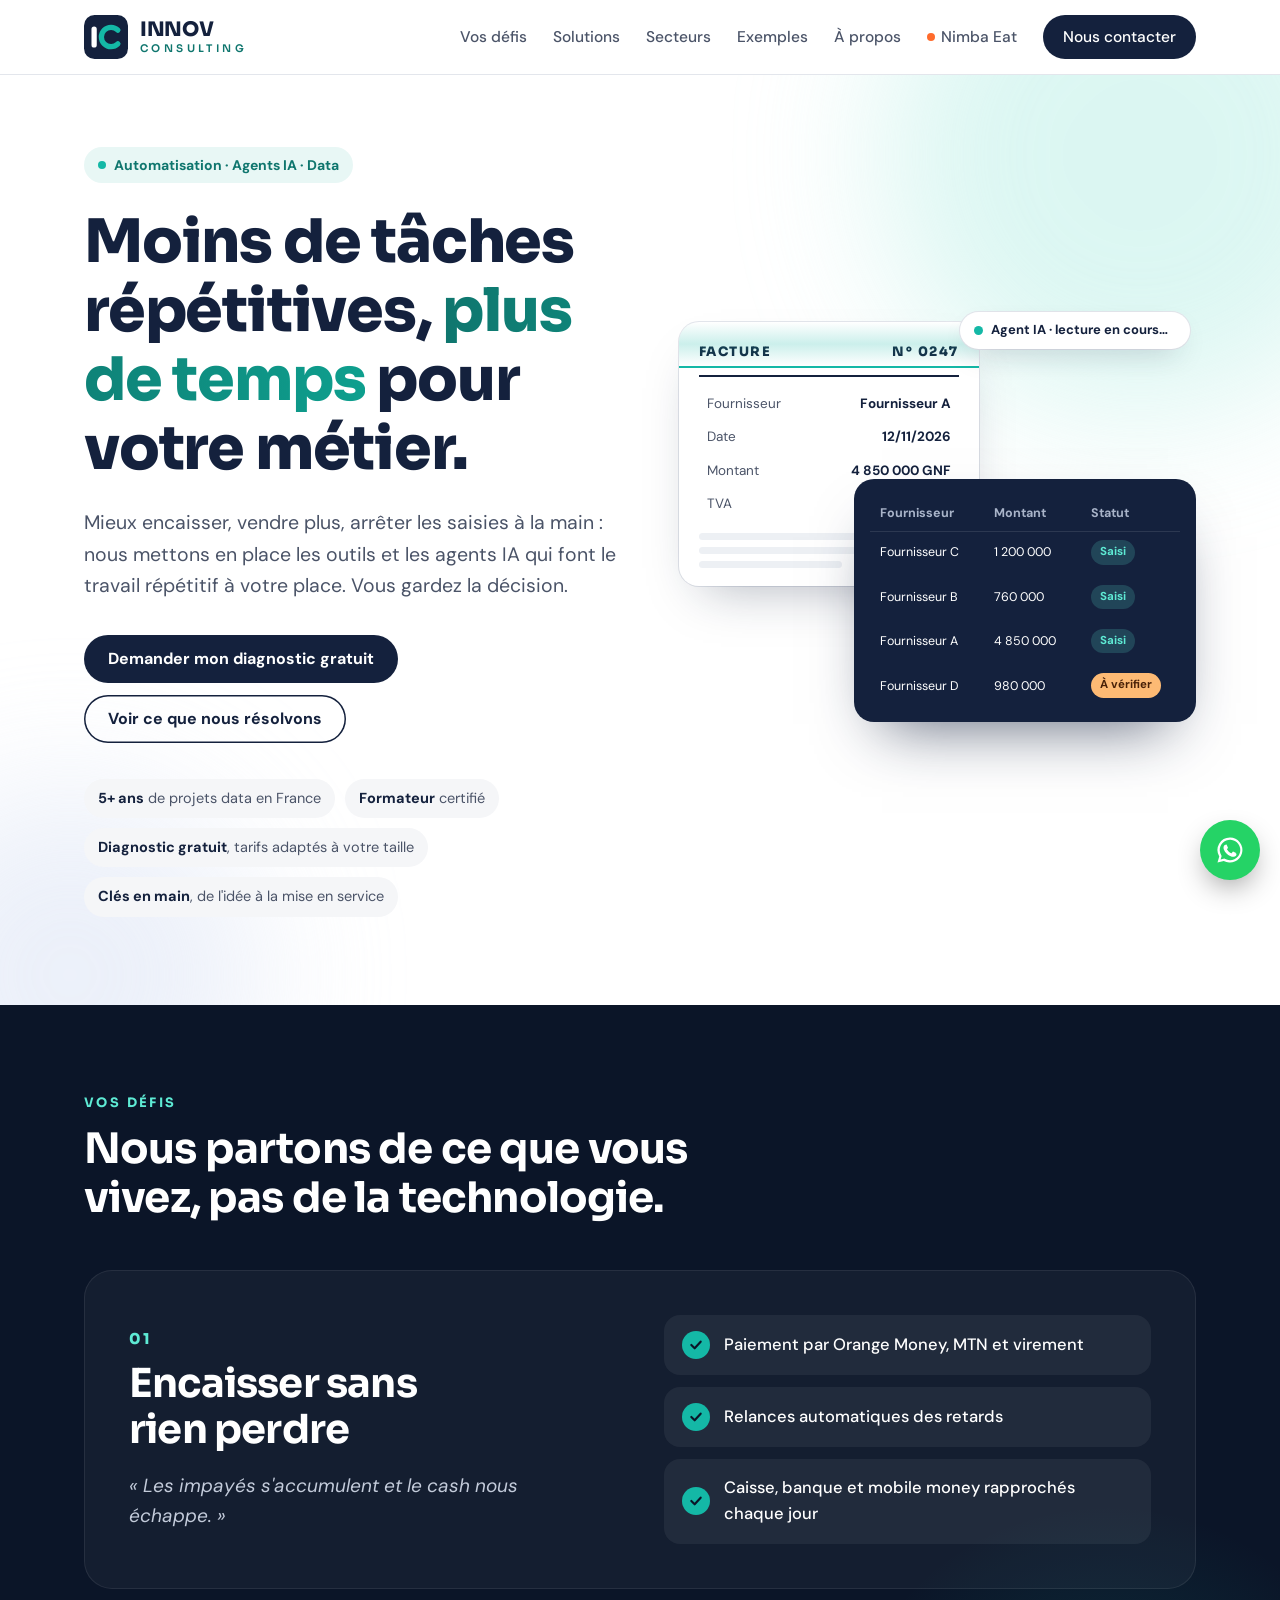
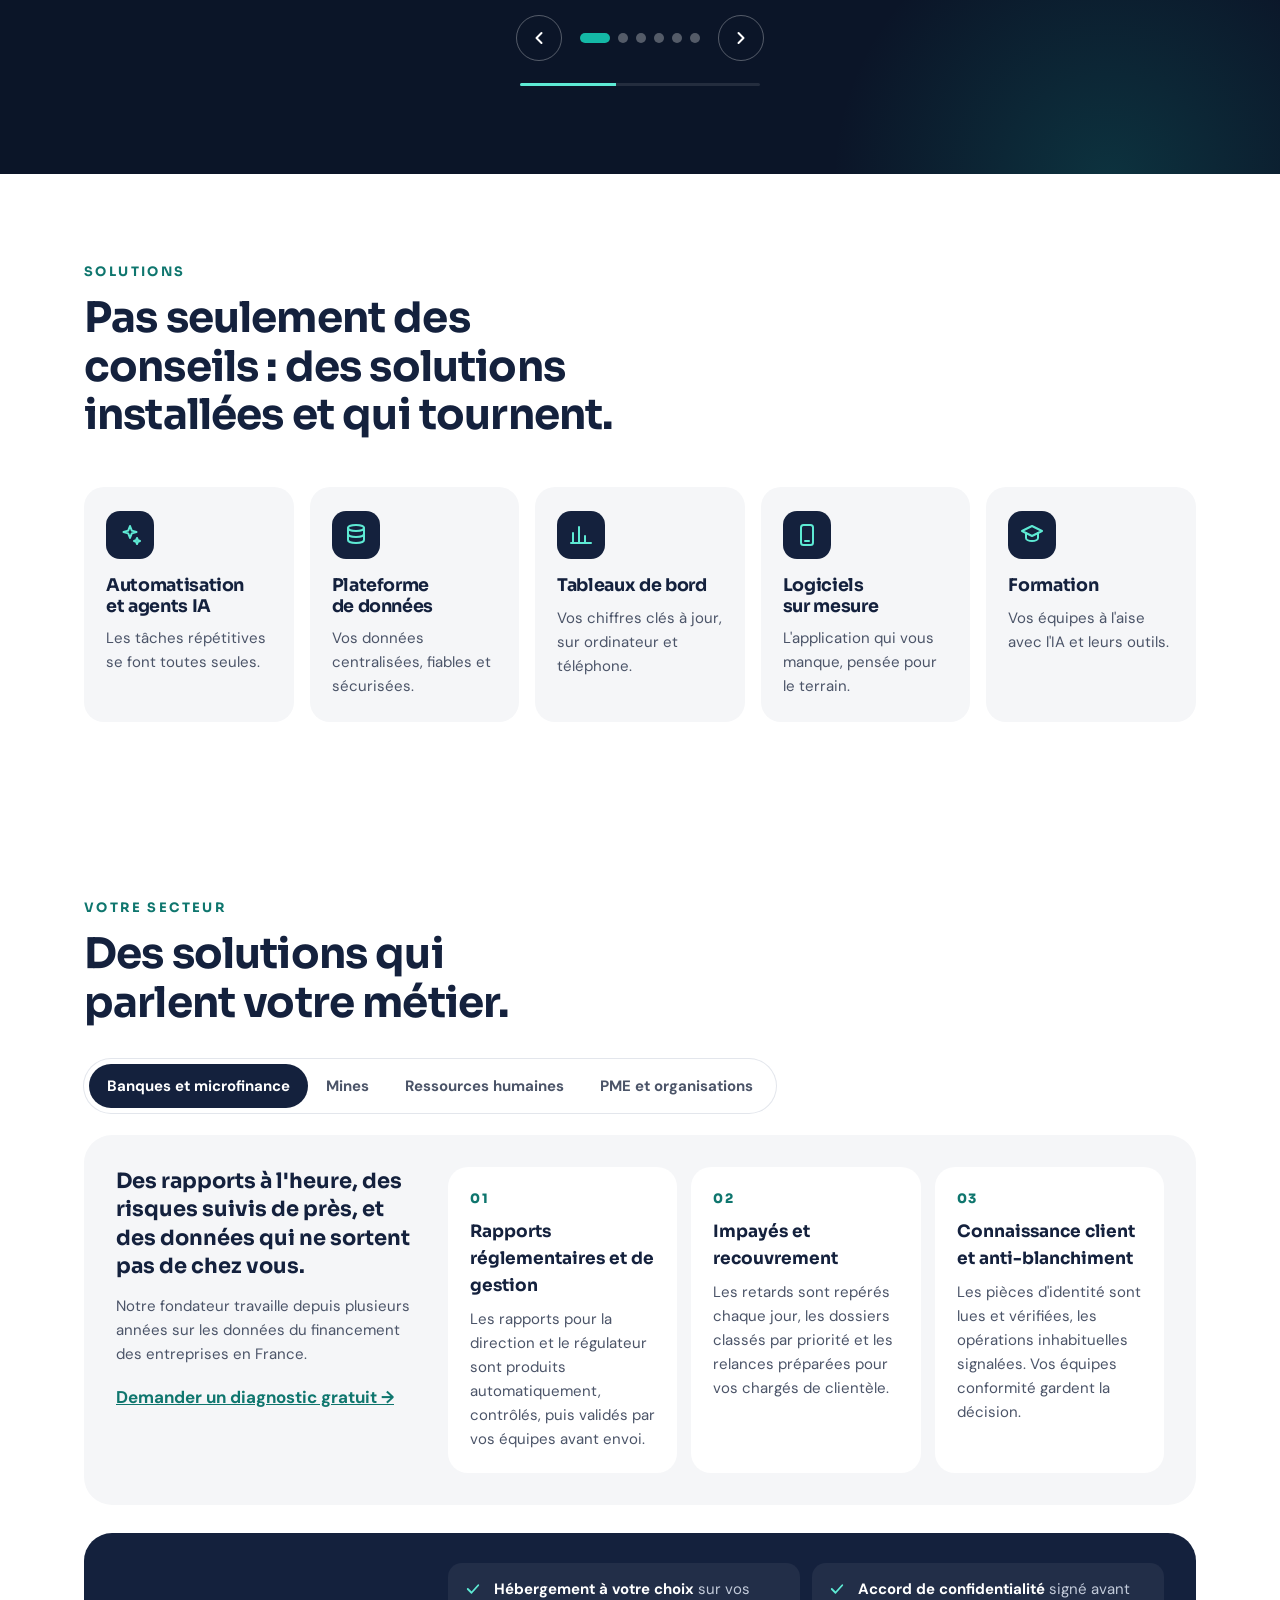
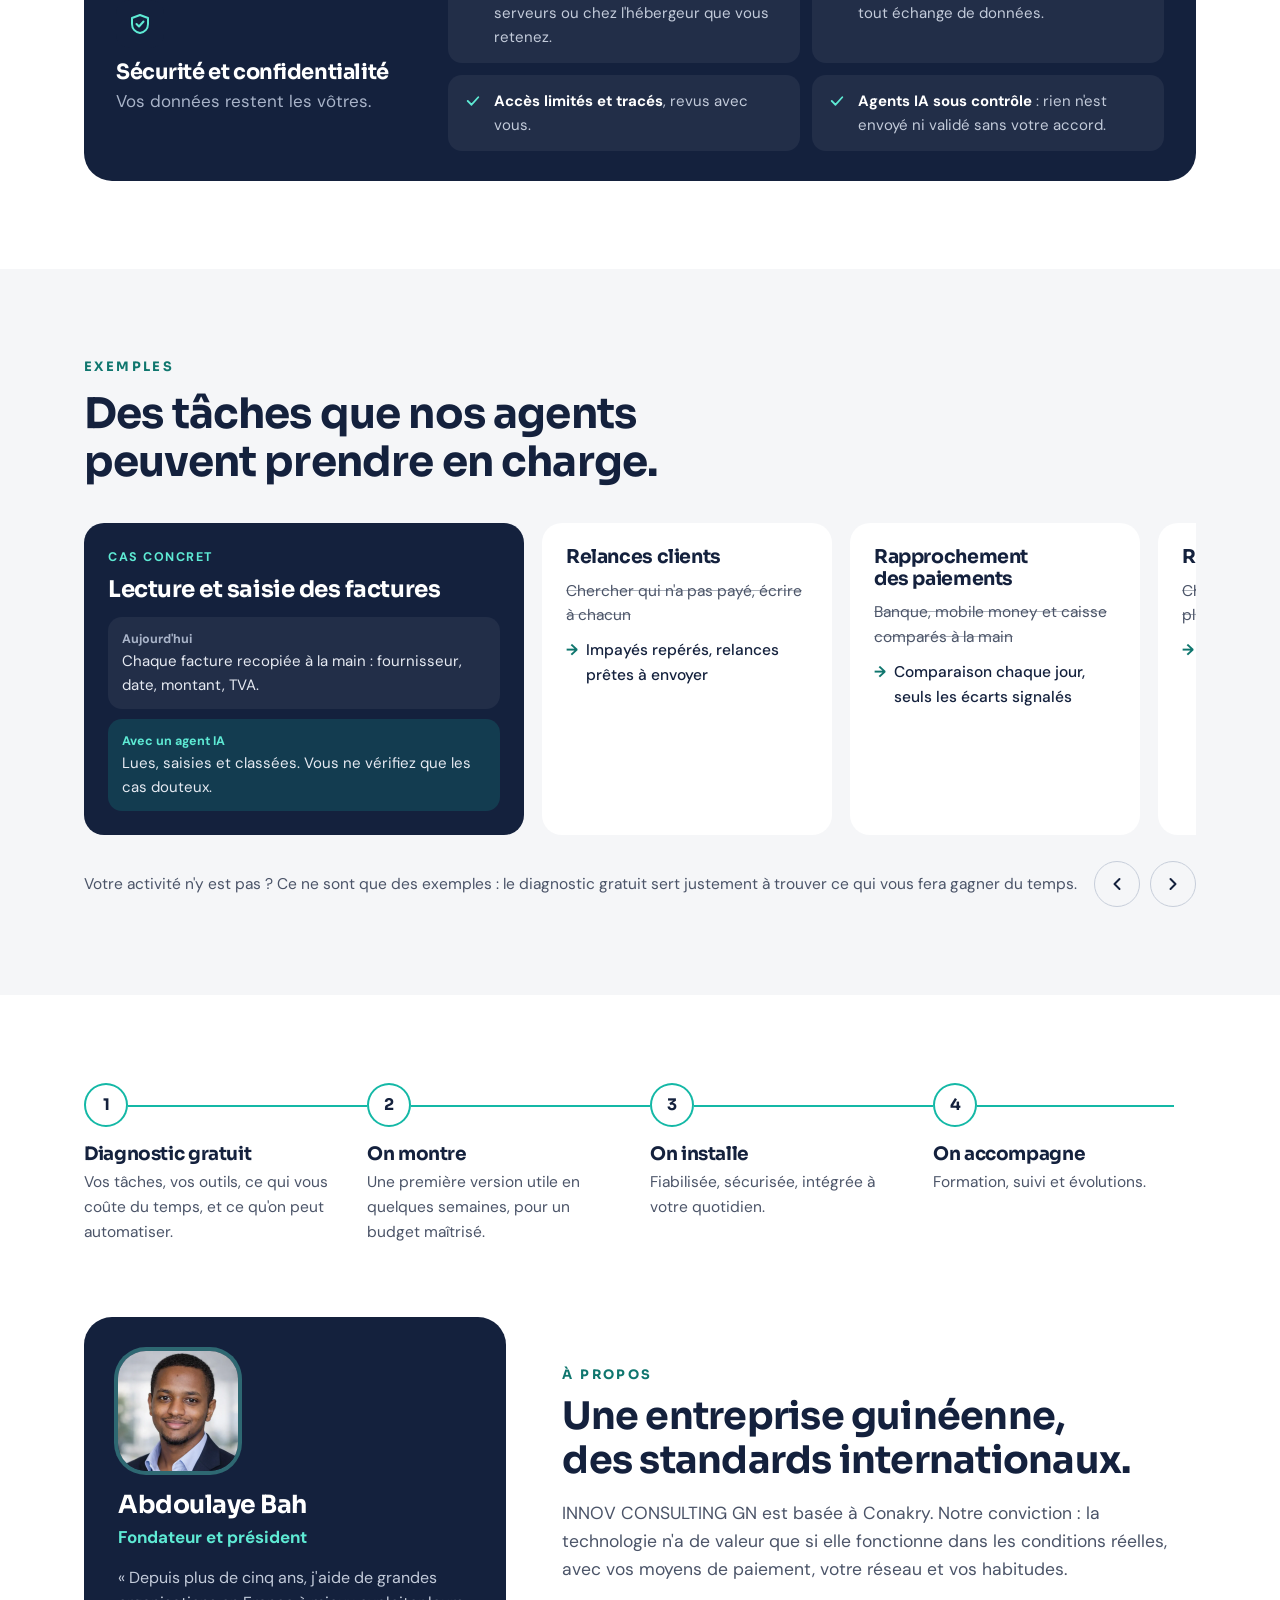
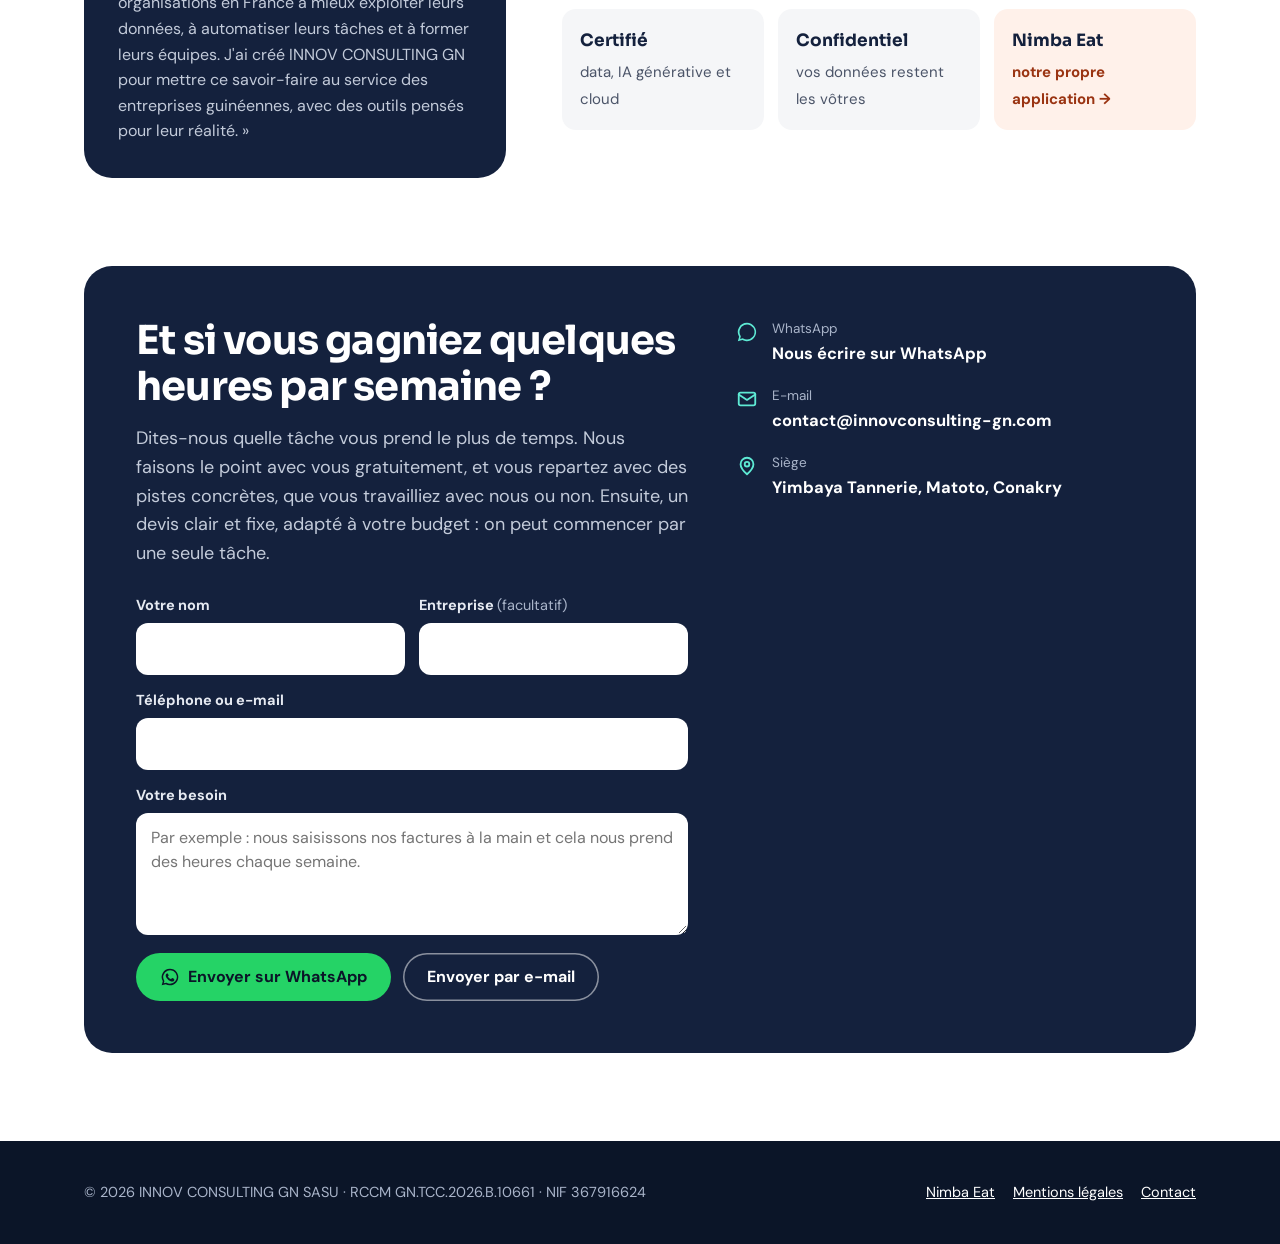
==== commit b9e1586c: "Message sur des tarifs accessibles Co-Authored-By: Claude Opus 5.5 <noreply@anthropic.com> Claude-Se" ====
--- a/index.html
+++ b/index.html
@@ -55,7 +55,7 @@
         <ul class="h2-proof">
           <li><b>5+ ans</b> de projets data en France</li>
           <li><b>Formateur</b> certifié</li>
-          <li><b>Diagnostic gratuit</b> et sans engagement</li>
+          <li><b>Diagnostic gratuit</b>, tarifs adaptés à votre taille</li>
           <li><b>Clés en main</b>, de l'idée à la mise en service</li>
         </ul>
       </div>
@@ -234,7 +234,7 @@
       <div class="track reveal" aria-label="Notre méthode en 4 étapes">
         <div class="track-line" aria-hidden="true"><span></span></div>
         <div class="track-step"><b>1</b><h3>Diagnostic gratuit</h3><p>Vos tâches, vos outils, ce qui vous coûte du temps, et ce qu'on peut automatiser.</p></div>
-        <div class="track-step"><b>2</b><h3>On montre</h3><p>Une première version utile, en quelques semaines.</p></div>
+        <div class="track-step"><b>2</b><h3>On montre</h3><p>Une première version utile en quelques semaines, pour un budget maîtrisé.</p></div>
         <div class="track-step"><b>3</b><h3>On installe</h3><p>Fiabilisée, sécurisée, intégrée à votre quotidien.</p></div>
         <div class="track-step"><b>4</b><h3>On accompagne</h3><p>Formation, suivi et évolutions.</p></div>
       </div>
@@ -266,7 +266,7 @@
       <div class="contact-box reveal">
         <div>
           <h2 id="t-contact">Et si vous gagniez quelques heures par semaine ?</h2>
-          <p>Dites-nous quelle tâche vous prend le plus de temps. Nous faisons le point avec vous gratuitement, et vous repartez avec des pistes concrètes, que vous travailliez avec nous ou non.</p>
+          <p>Dites-nous quelle tâche vous prend le plus de temps. Nous faisons le point avec vous gratuitement, et vous repartez avec des pistes concrètes, que vous travailliez avec nous ou non. Ensuite, un devis clair et fixe, adapté à votre budget : on peut commencer par une seule tâche.</p>
           <form class="contact-form" id="contact-form" novalidate>
             <div class="field-row">
               <div class="field"><label for="f-nom">Votre nom</label><input id="f-nom" name="nom" type="text" autocomplete="name" required></div>
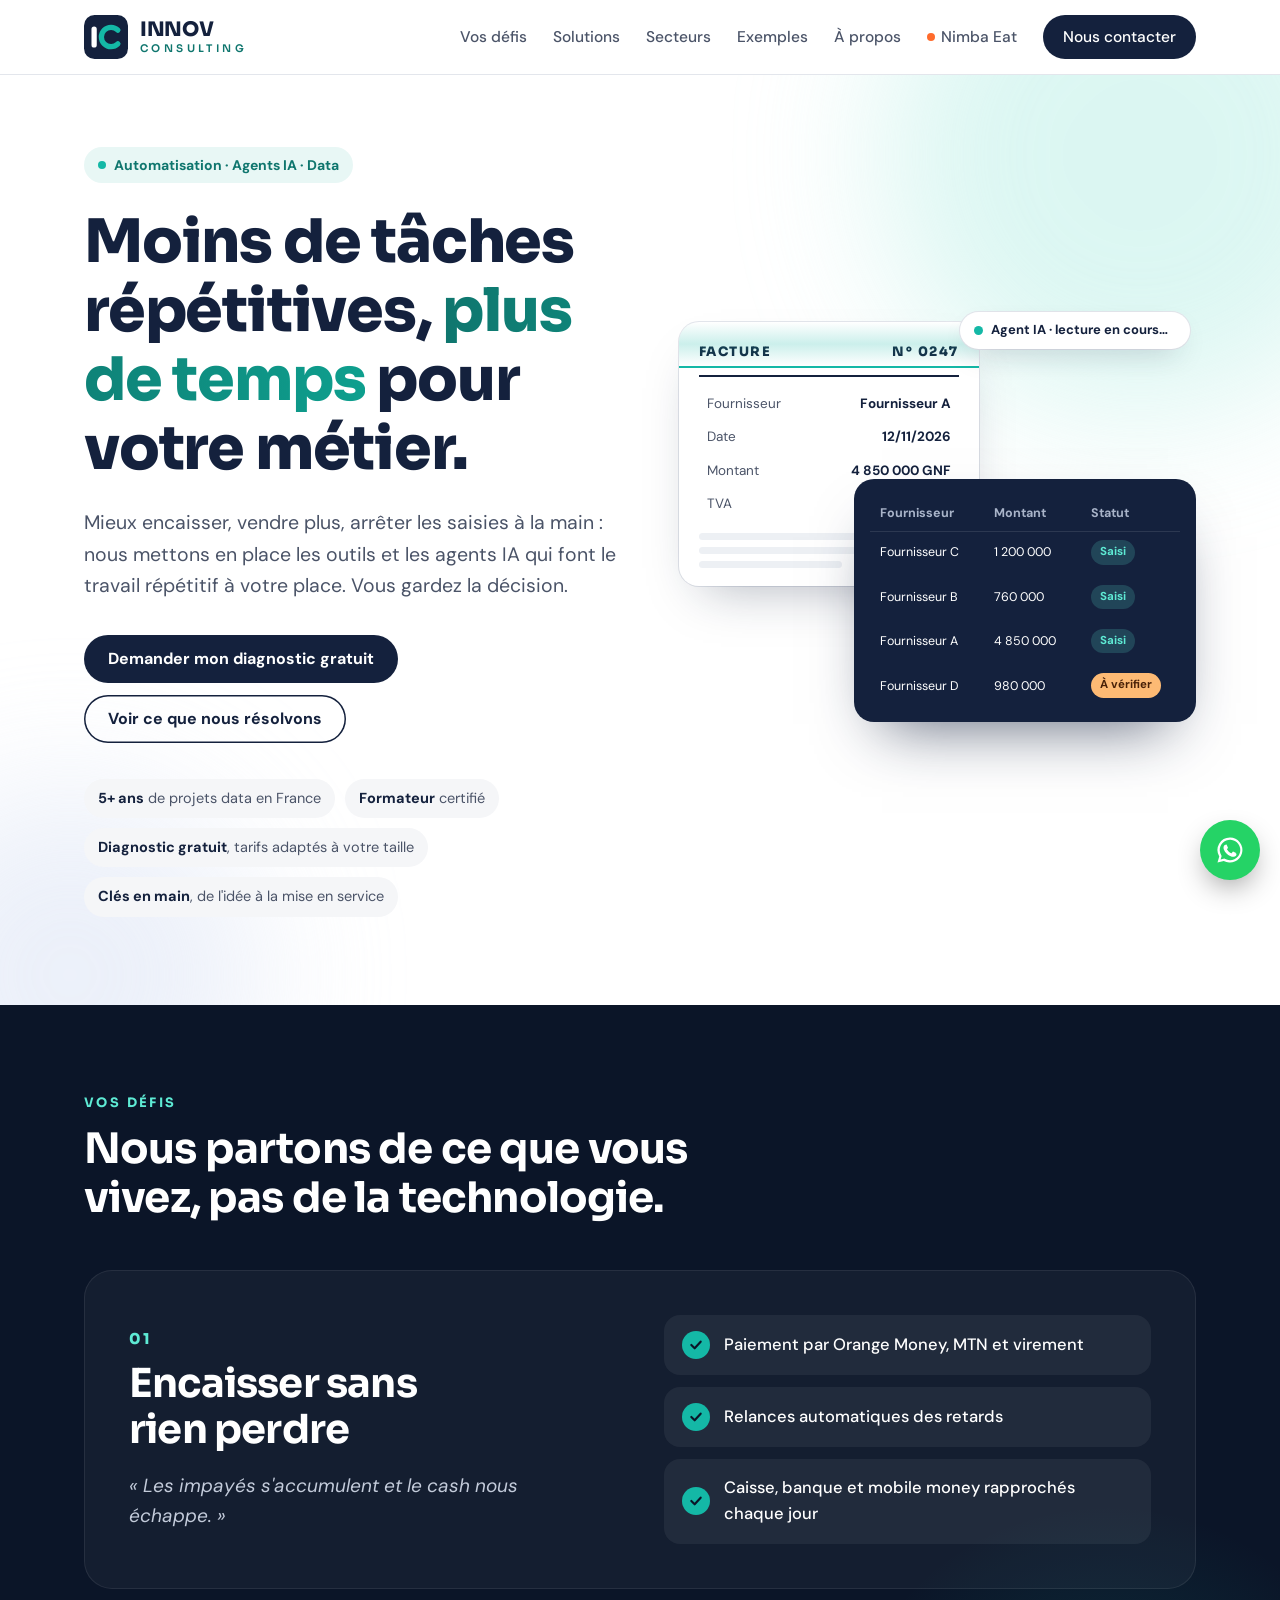
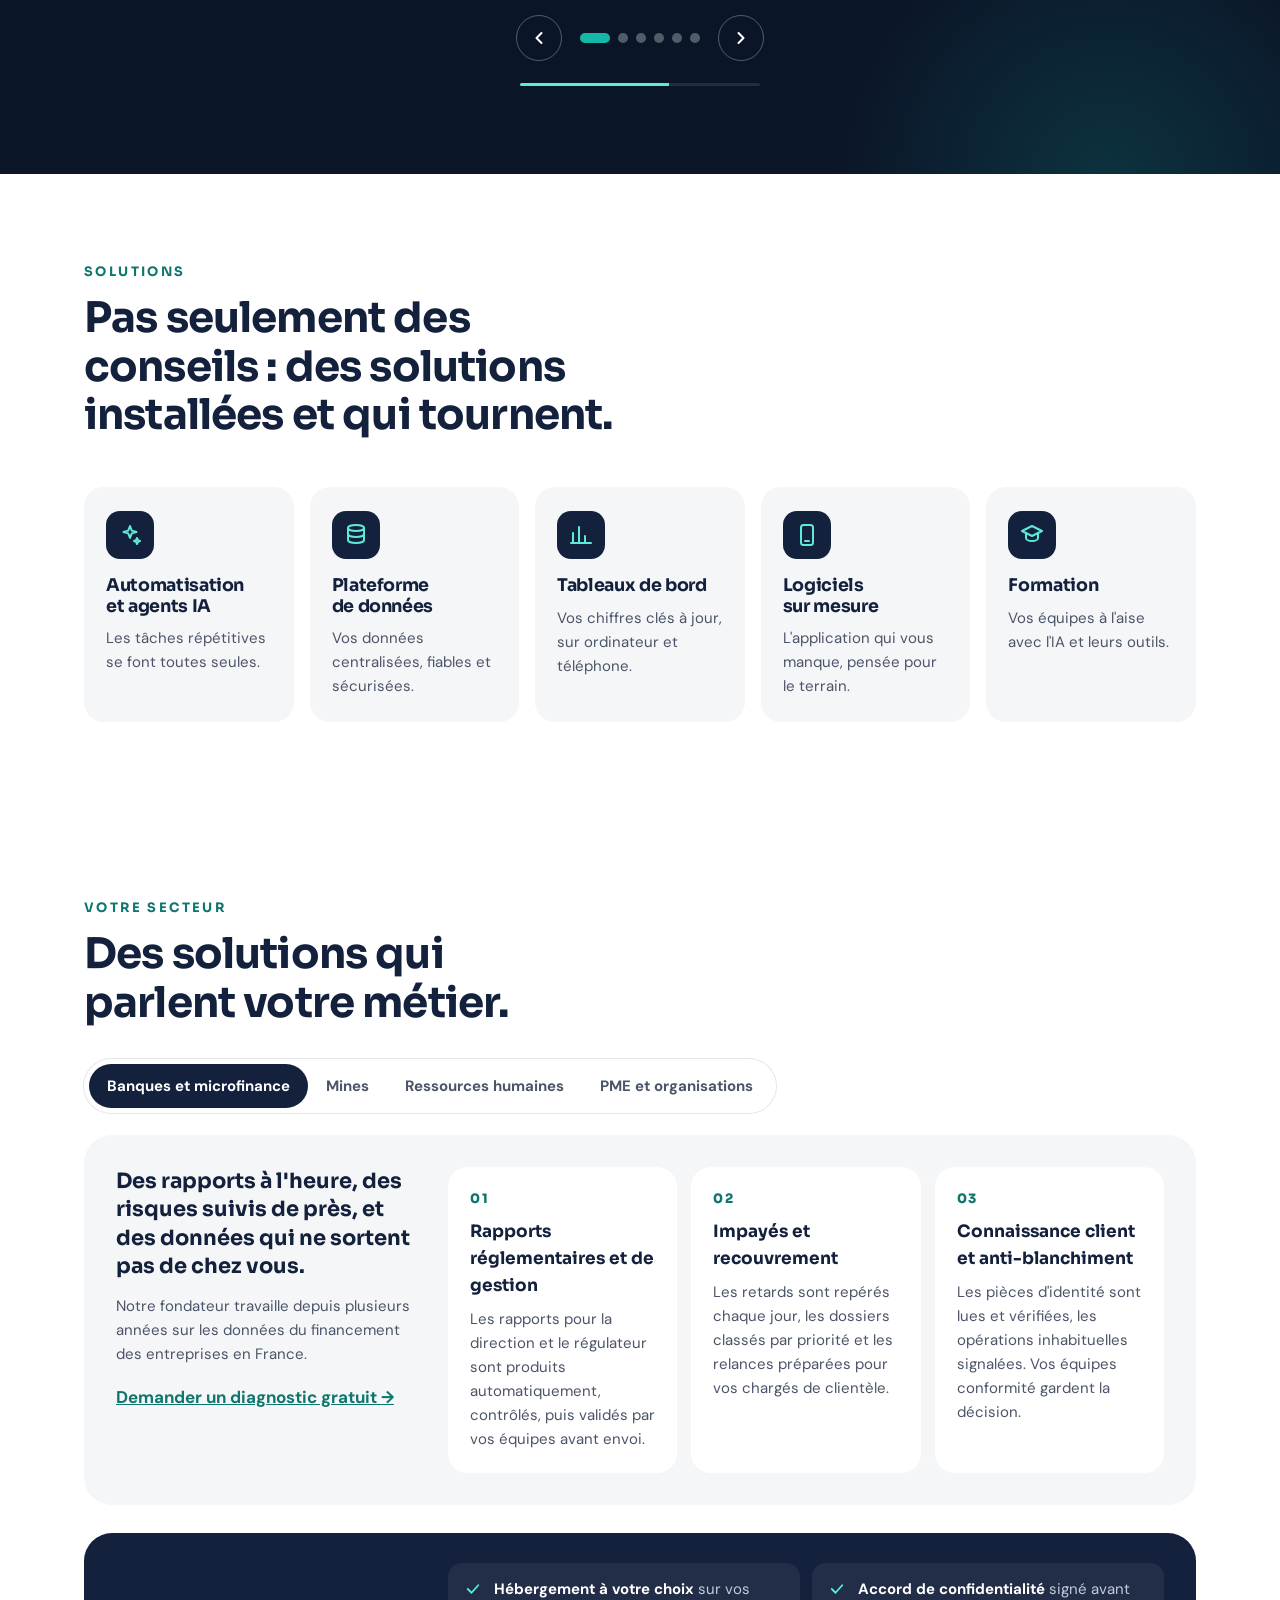
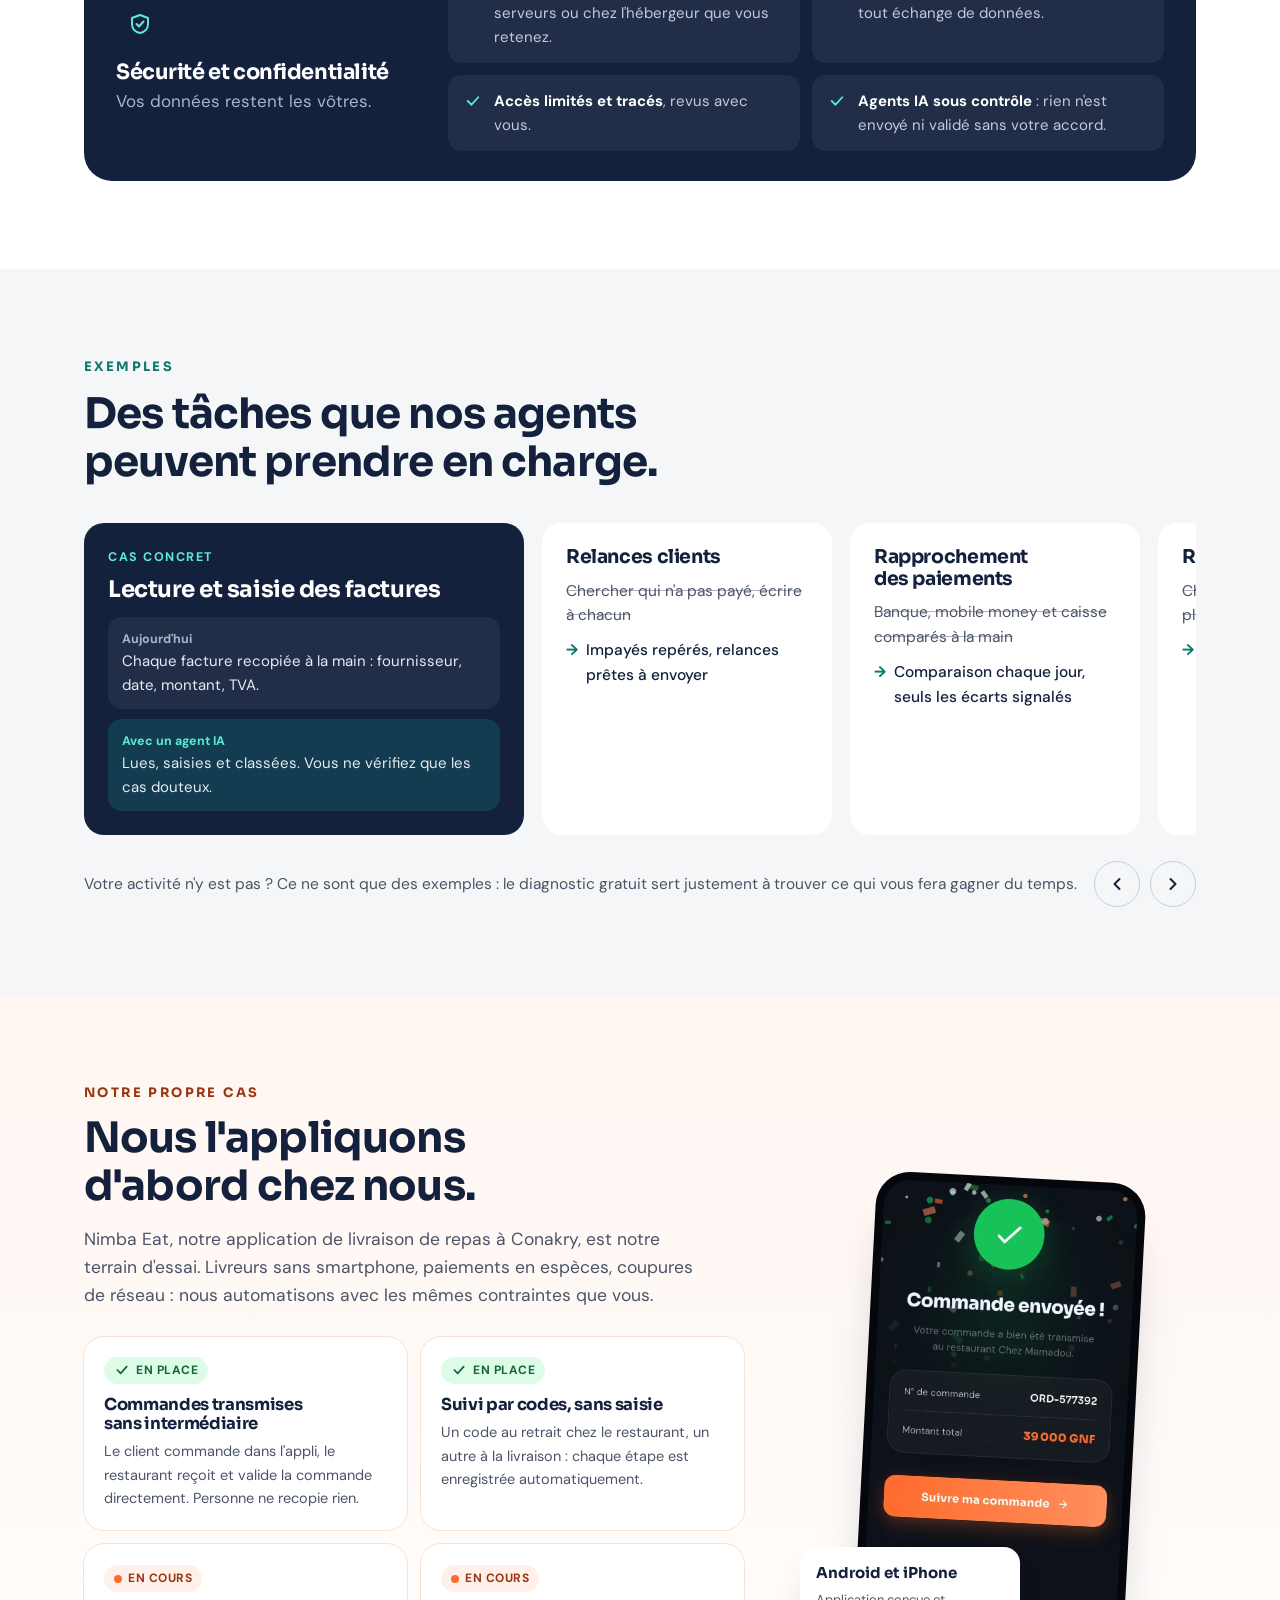
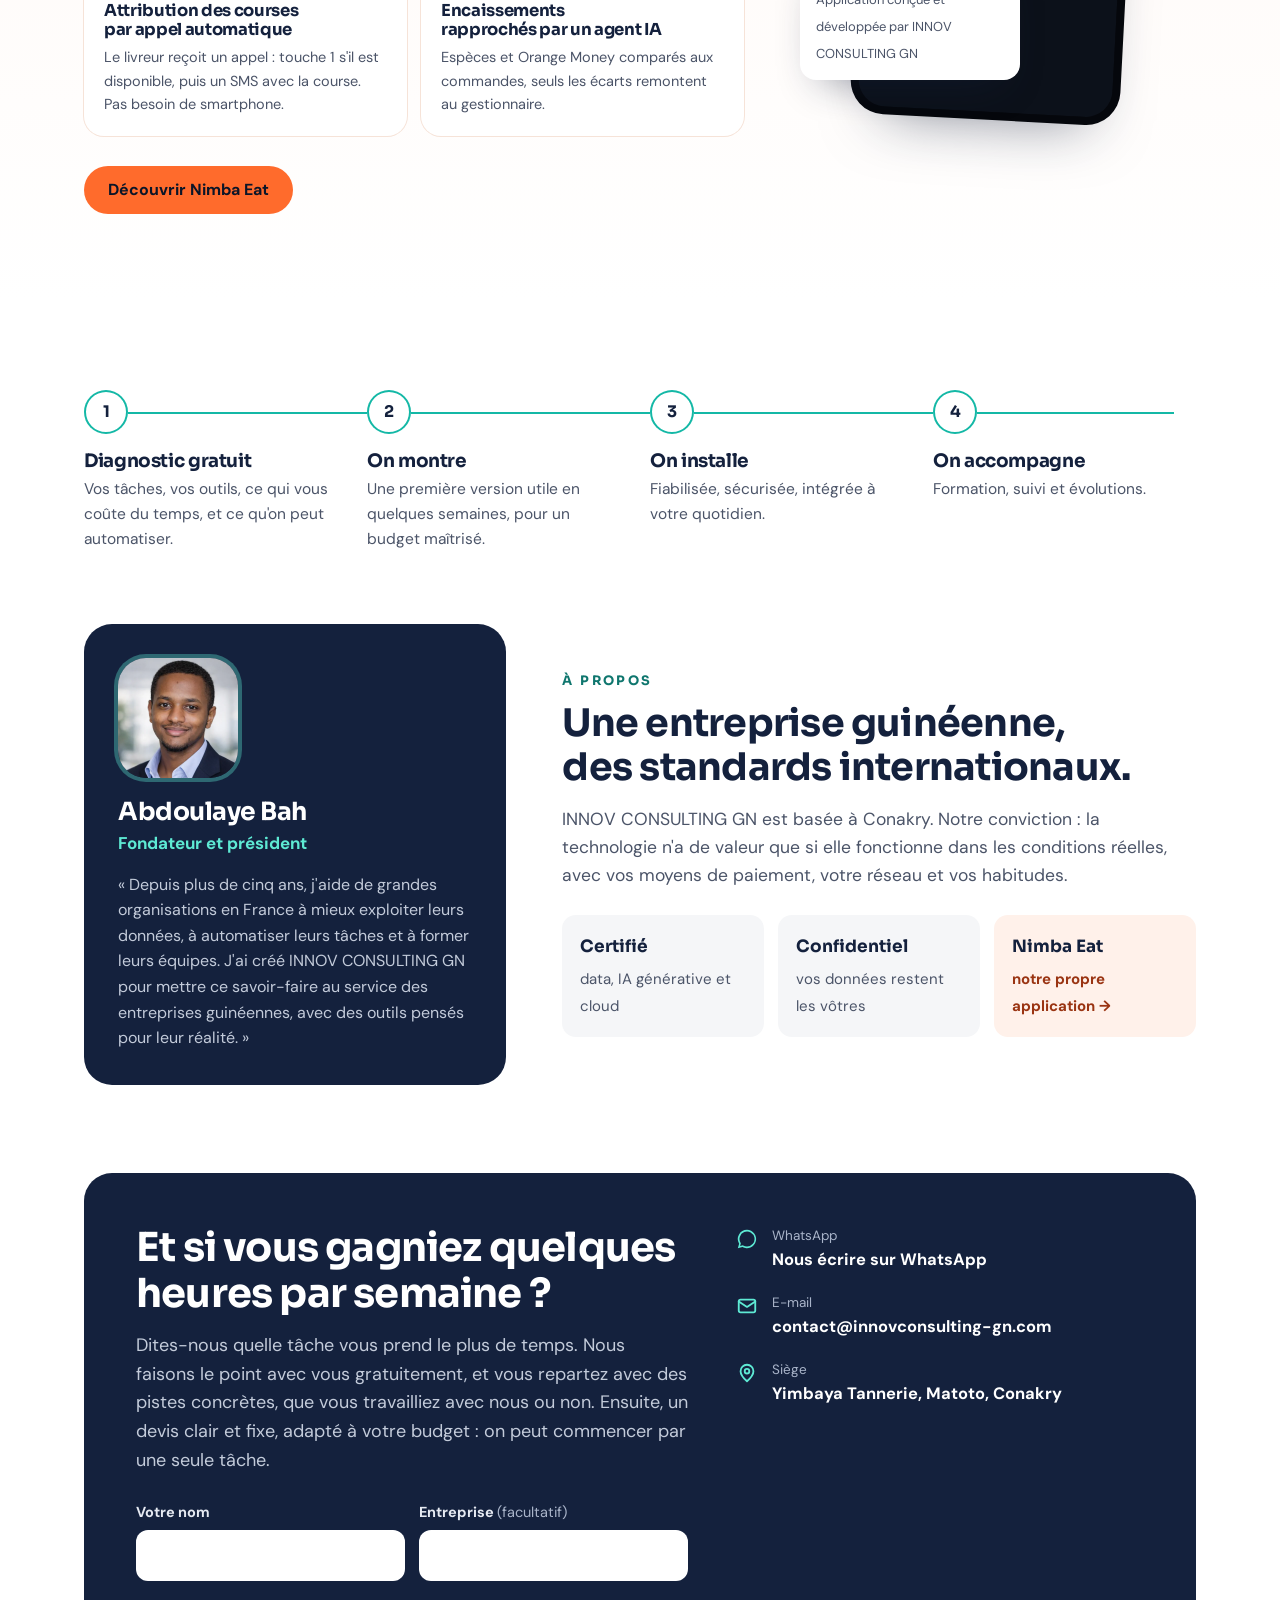
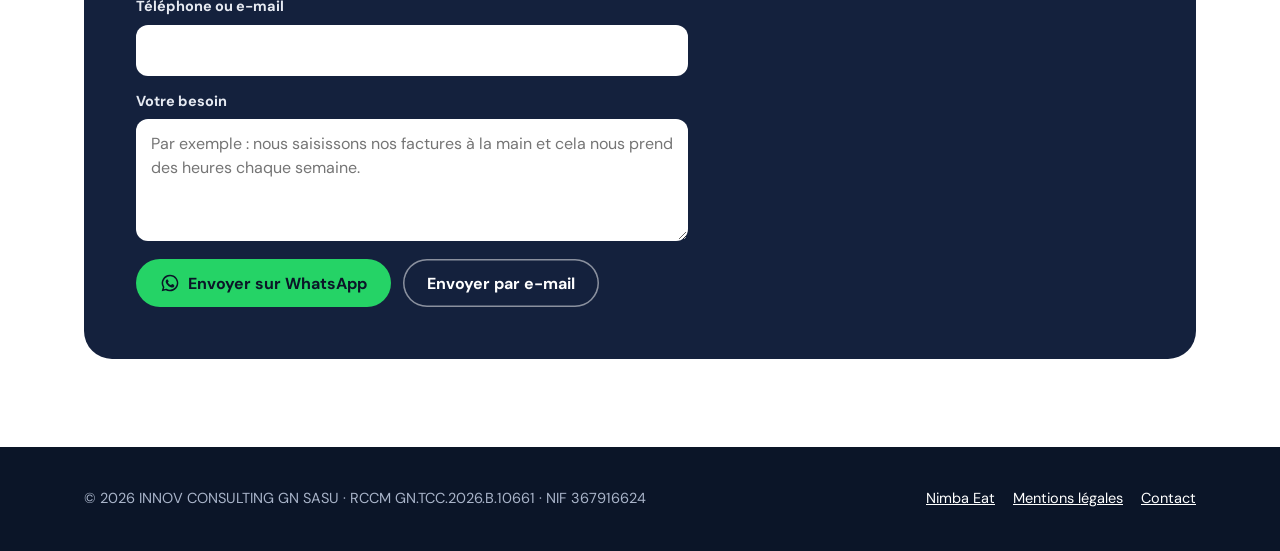
==== commit 7a4a140a: "Section Notre propre cas : Nimba Eat Co-Authored-By: Claude Opus 5.5 <noreply@anthropic.com> Claude-" ====
--- a/index.html
+++ b/index.html
@@ -224,6 +224,23 @@
           <button class="sl-btn light" data-rail-prev type="button" aria-label="Exemples précédents"><svg width="20" height="20" viewBox="0 0 24 24" fill="none" stroke="currentColor" stroke-width="2.4" stroke-linecap="round" stroke-linejoin="round" aria-hidden="true"><path d="M15 6l-6 6 6 6"/></svg></button>
           <button class="sl-btn light" data-rail-next type="button" aria-label="Exemples suivants"><svg width="20" height="20" viewBox="0 0 24 24" fill="none" stroke="currentColor" stroke-width="2.4" stroke-linecap="round" stroke-linejoin="round" aria-hidden="true"><path d="M9 6l6 6-6 6"/></svg></button>
         </div>
+      </div>
+    </div>
+  </section>
+
+  <!-- NOTRE CAS : NIMBA EAT -->
+  <section id="notre-cas" class="case" aria-labelledby="t-case">
+    <div class="wrap case-grid">
+      <div class="case-text reveal">
+        <div class="eyebrow">Notre propre cas</div>
+        <h2 id="t-case">Nous l'appliquons d'abord chez nous.</h2>
+        <p class="case-lead">Nimba Eat, notre application de livraison de repas à Conakry, est notre terrain d'essai. Livreurs sans smartphone, paiements en espèces, coupures de réseau : nous automatisons avec les mêmes contraintes que vous.</p>
+        <ul class="case-list"><li class="case-i"><span class="case-st ok"><svg width="16" height="16" viewBox="0 0 24 24" fill="none" stroke="currentColor" stroke-width="2.6" stroke-linecap="round" stroke-linejoin="round" aria-hidden="true"><path d="M5 12l5 5 9-10"/></svg>En place</span><h3>Commandes transmises sans intermédiaire</h3><p>Le client commande dans l'appli, le restaurant reçoit et valide la commande directement. Personne ne recopie rien.</p></li><li class="case-i"><span class="case-st ok"><svg width="16" height="16" viewBox="0 0 24 24" fill="none" stroke="currentColor" stroke-width="2.6" stroke-linecap="round" stroke-linejoin="round" aria-hidden="true"><path d="M5 12l5 5 9-10"/></svg>En place</span><h3>Suivi par codes, sans saisie</h3><p>Un code au retrait chez le restaurant, un autre à la livraison : chaque étape est enregistrée automatiquement.</p></li><li class="case-i"><span class="case-st wip"><i></i>En cours</span><h3>Attribution des courses par appel automatique</h3><p>Le livreur reçoit un appel : touche 1 s'il est disponible, puis un SMS avec la course. Pas besoin de smartphone.</p></li><li class="case-i"><span class="case-st wip"><i></i>En cours</span><h3>Encaissements rapprochés par un agent IA</h3><p>Espèces et Orange Money comparés aux commandes, seuls les écarts remontent au gestionnaire.</p></li></ul>
+        <a class="btn btn-orange" href="nimba-eat.html">Découvrir Nimba Eat</a>
+      </div>
+      <div class="case-visual reveal" aria-hidden="true">
+        <div class="shot case-shot"><img src="img/app-confirmation.webp" width="720" height="1495" loading="lazy" alt=""></div>
+        <div class="case-badge"><b>Android et iPhone</b><span>Application conçue et développée par INNOV CONSULTING GN</span></div>
       </div>
     </div>
   </section>
--- a/styles.css
+++ b/styles.css
@@ -479,3 +479,28 @@
 @media (max-width:980px){.shots{display:flex;overflow-x:auto;scroll-snap-type:x mandatory;gap:18px;padding-bottom:12px;scrollbar-width:none}.shots::-webkit-scrollbar{display:none}.shots figure{flex:0 0 62%;scroll-snap-align:center}}
 @media (max-width:760px){.shots figure{flex-basis:72%}}
 .avatar-photo{display:block;width:120px;height:120px;border-radius:28px;object-fit:cover;box-shadow:0 0 0 4px rgba(94,234,212,.35)}
+
+/* Notre cas : Nimba Eat */
+.case{background:linear-gradient(180deg,#FFF6F1 0%,#fff 100%)}
+.case .eyebrow{color:var(--orange-ink)}
+.case-grid{display:grid;grid-template-columns:1.25fr .75fr;gap:56px;align-items:center}
+.case-text h2{font-size:clamp(30px,3.6vw,42px);margin:10px 0 14px}
+.case-lead{color:var(--muted);font-size:17.5px;max-width:620px}
+.case-list{list-style:none;margin:28px 0 30px;padding:0;display:grid;grid-template-columns:1fr 1fr;gap:14px}
+.case-i{background:#fff;border-radius:var(--r-md);padding:20px;box-shadow:0 0 0 1px #F6E3D8}
+.case-i h3{font-size:16.5px;margin:10px 0 6px}
+.case-i p{color:var(--muted);font-size:14.5px;margin:0}
+.case-st{display:inline-flex;align-items:center;gap:6px;font-size:12px;font-weight:700;letter-spacing:.5px;text-transform:uppercase;padding:4px 10px;border-radius:999px}
+.case-st.ok{background:#DCFCE7;color:#166534}
+.case-st.wip{background:var(--orange-soft);color:var(--orange-ink)}
+.case-st.wip i{width:8px;height:8px;border-radius:50%;background:var(--orange);animation:pulse 1.4s infinite}
+.case-visual{position:relative;display:flex;justify-content:center}
+.case-shot{max-width:270px;transform:rotate(3deg)}
+.case-shot:hover{transform:rotate(0) translateY(-6px)}
+.case-badge{position:absolute;left:0;bottom:40px;background:#fff;border-radius:16px;padding:14px 16px;max-width:220px;box-shadow:0 20px 40px -20px rgba(20,33,61,.45)}
+.case-badge b{display:block;font-family:'Sora',sans-serif;font-size:15px;color:var(--navy)}
+.case-badge span{font-size:13px;color:var(--muted)}
+@media (max-width:980px){.case-grid{grid-template-columns:1fr}.case-visual{order:-1}.case-shot{max-width:220px}}
+@media (max-width:760px){.case-list{grid-template-columns:1fr}.case-badge{left:4px;bottom:20px;max-width:180px}}
+@media (prefers-reduced-motion:reduce){.case-st.wip i{animation:none}}
+@media (max-width:760px){.case-visual{display:none}}
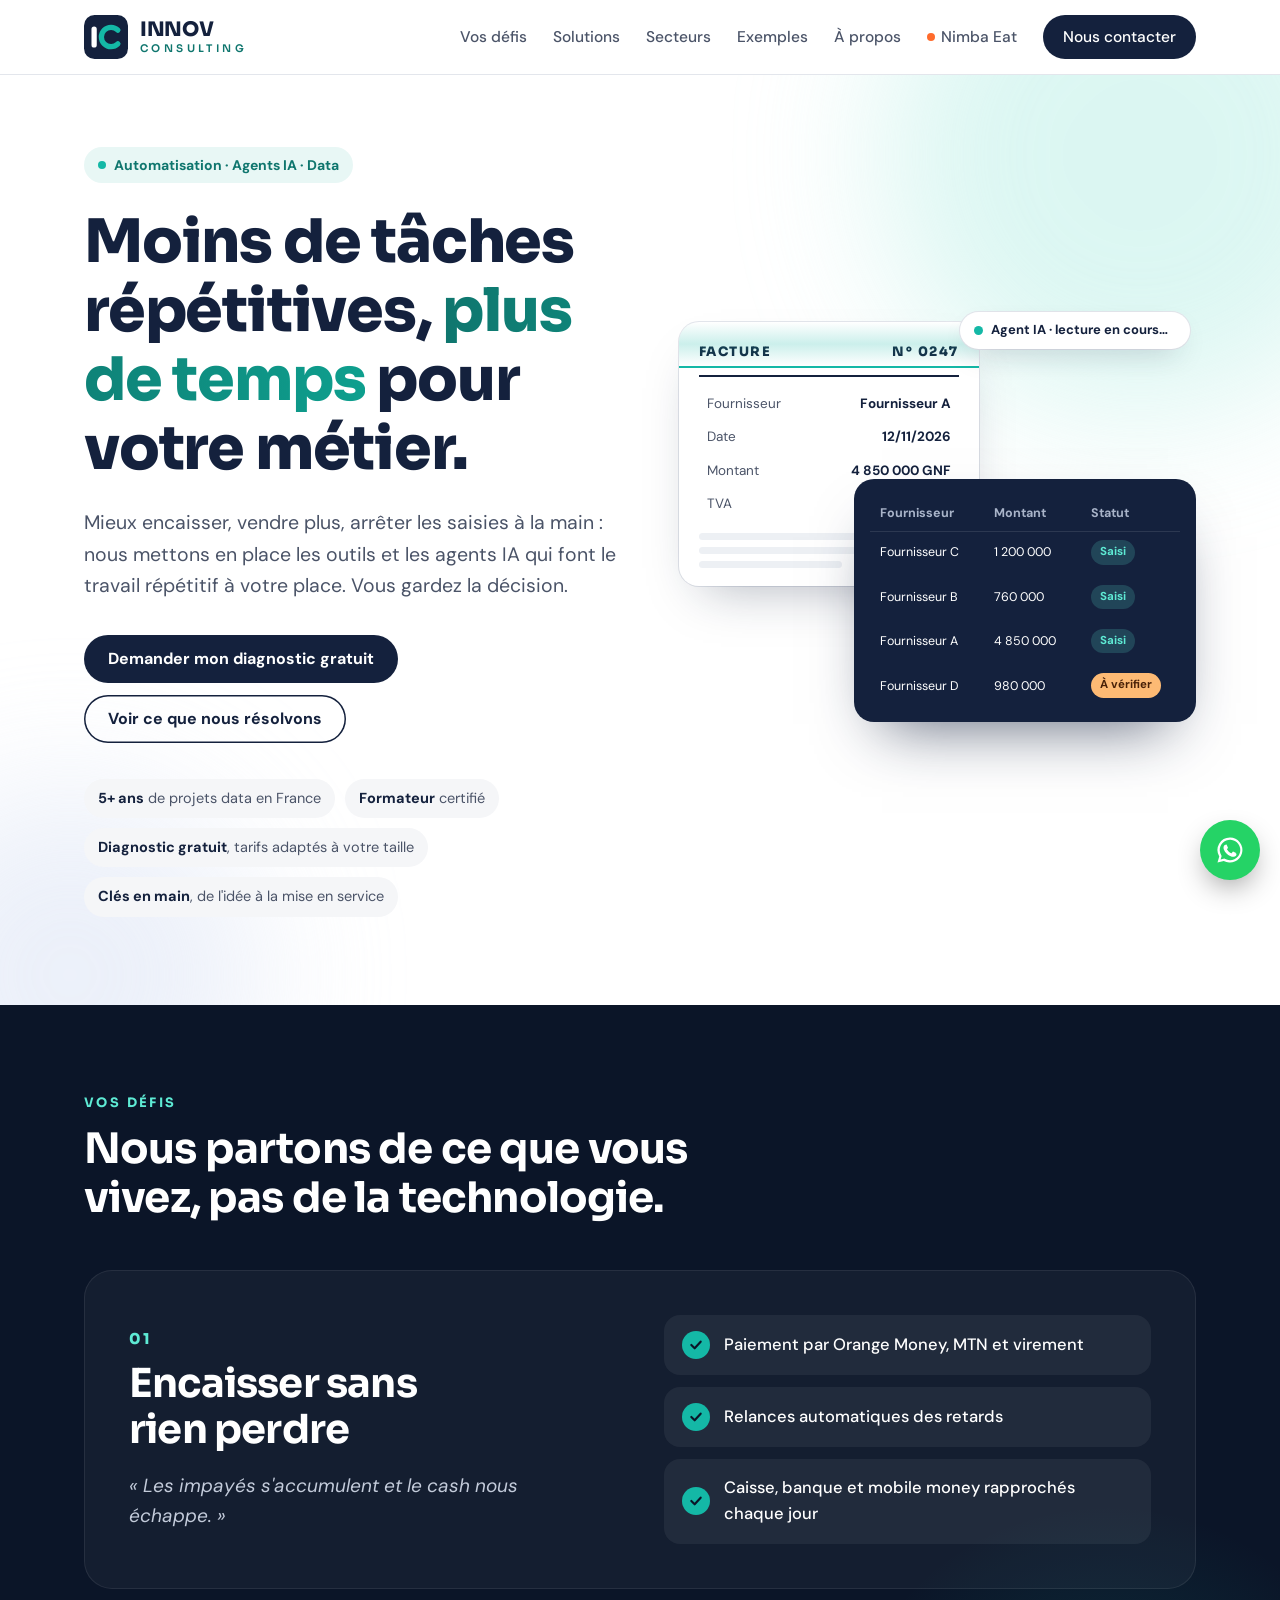
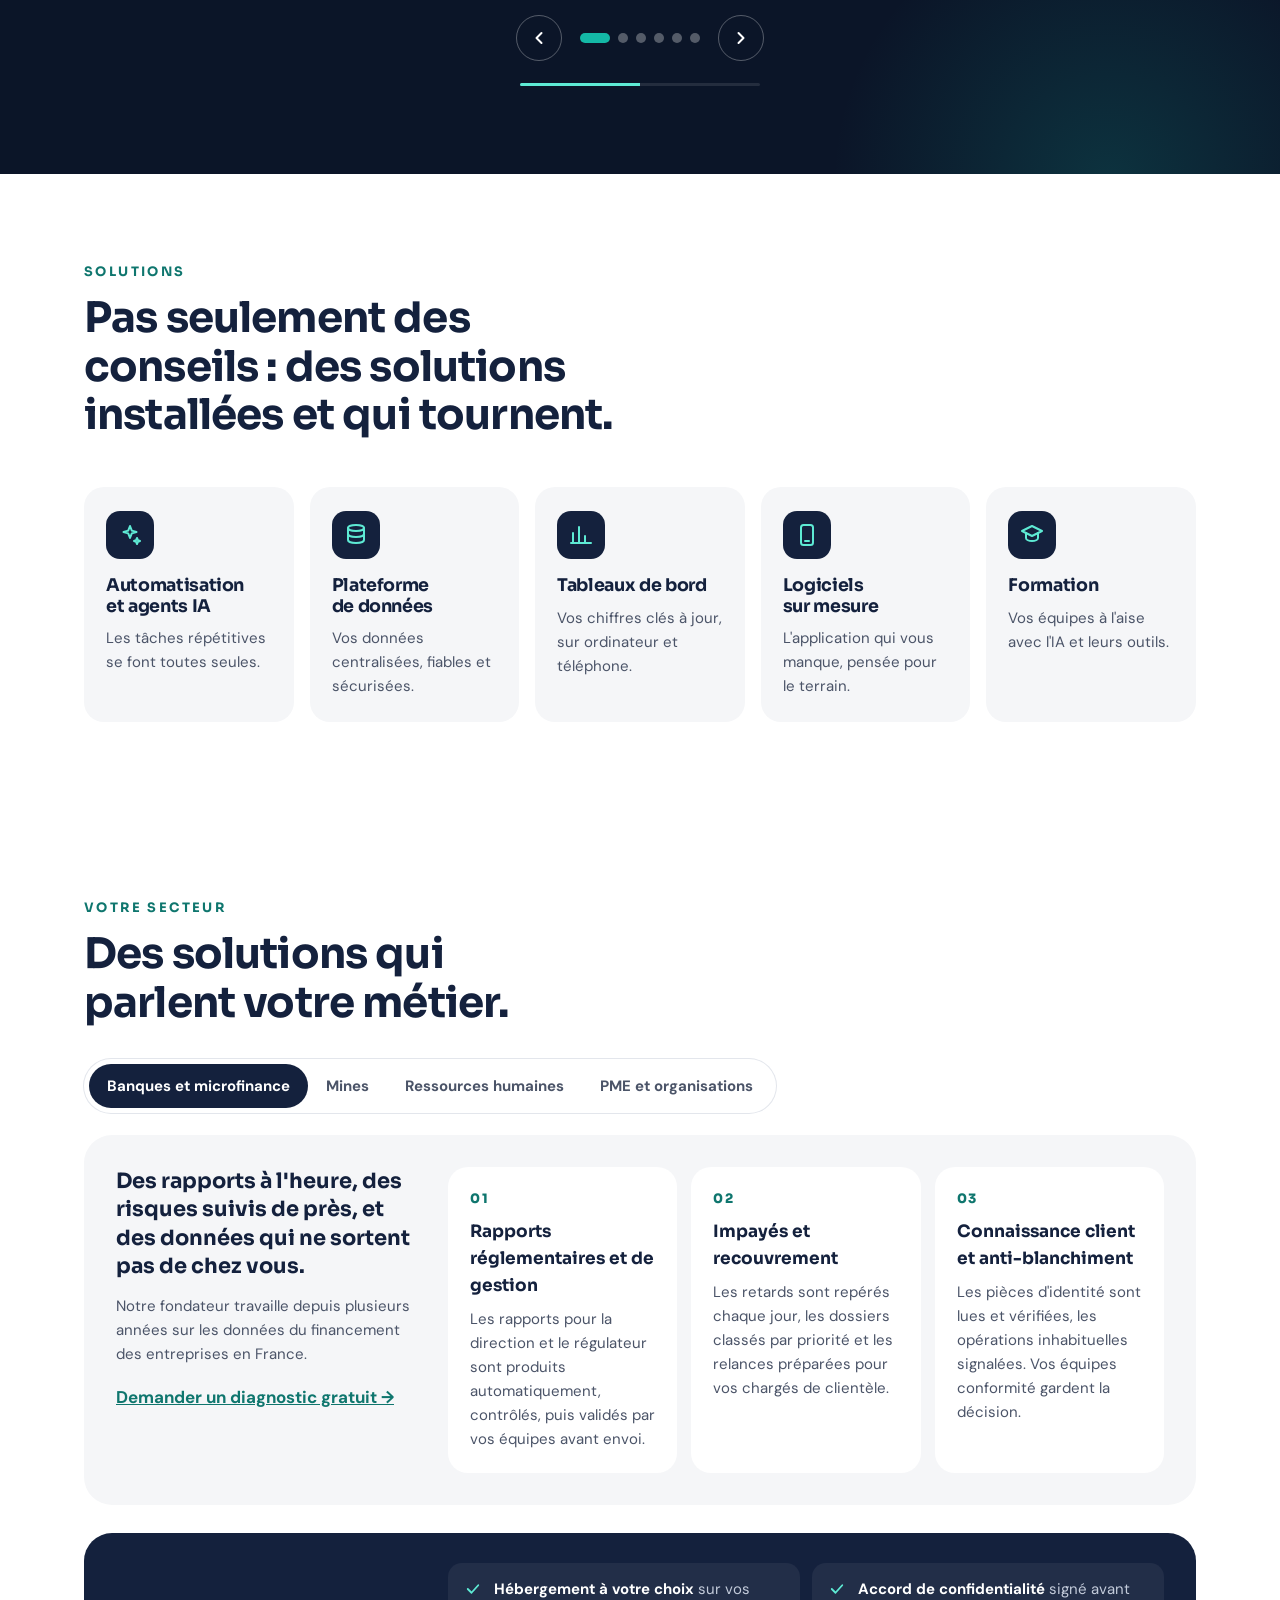
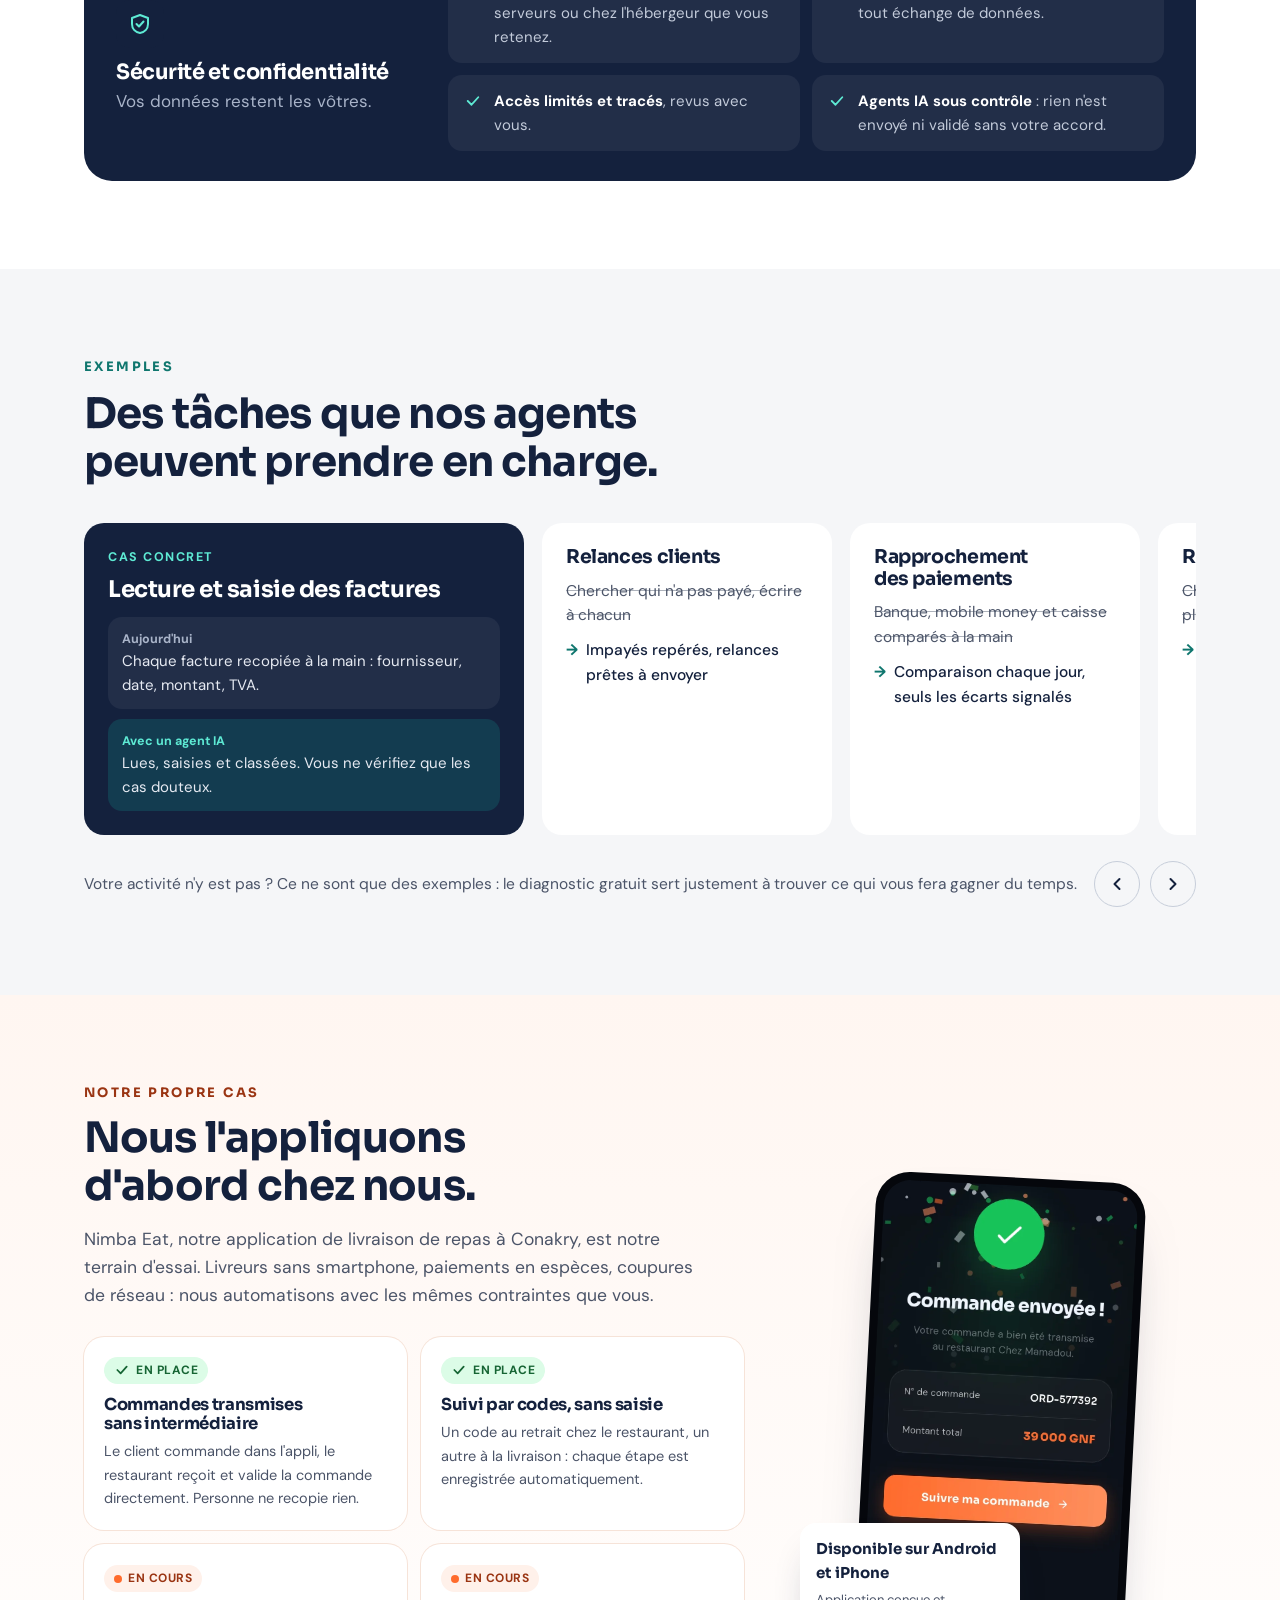
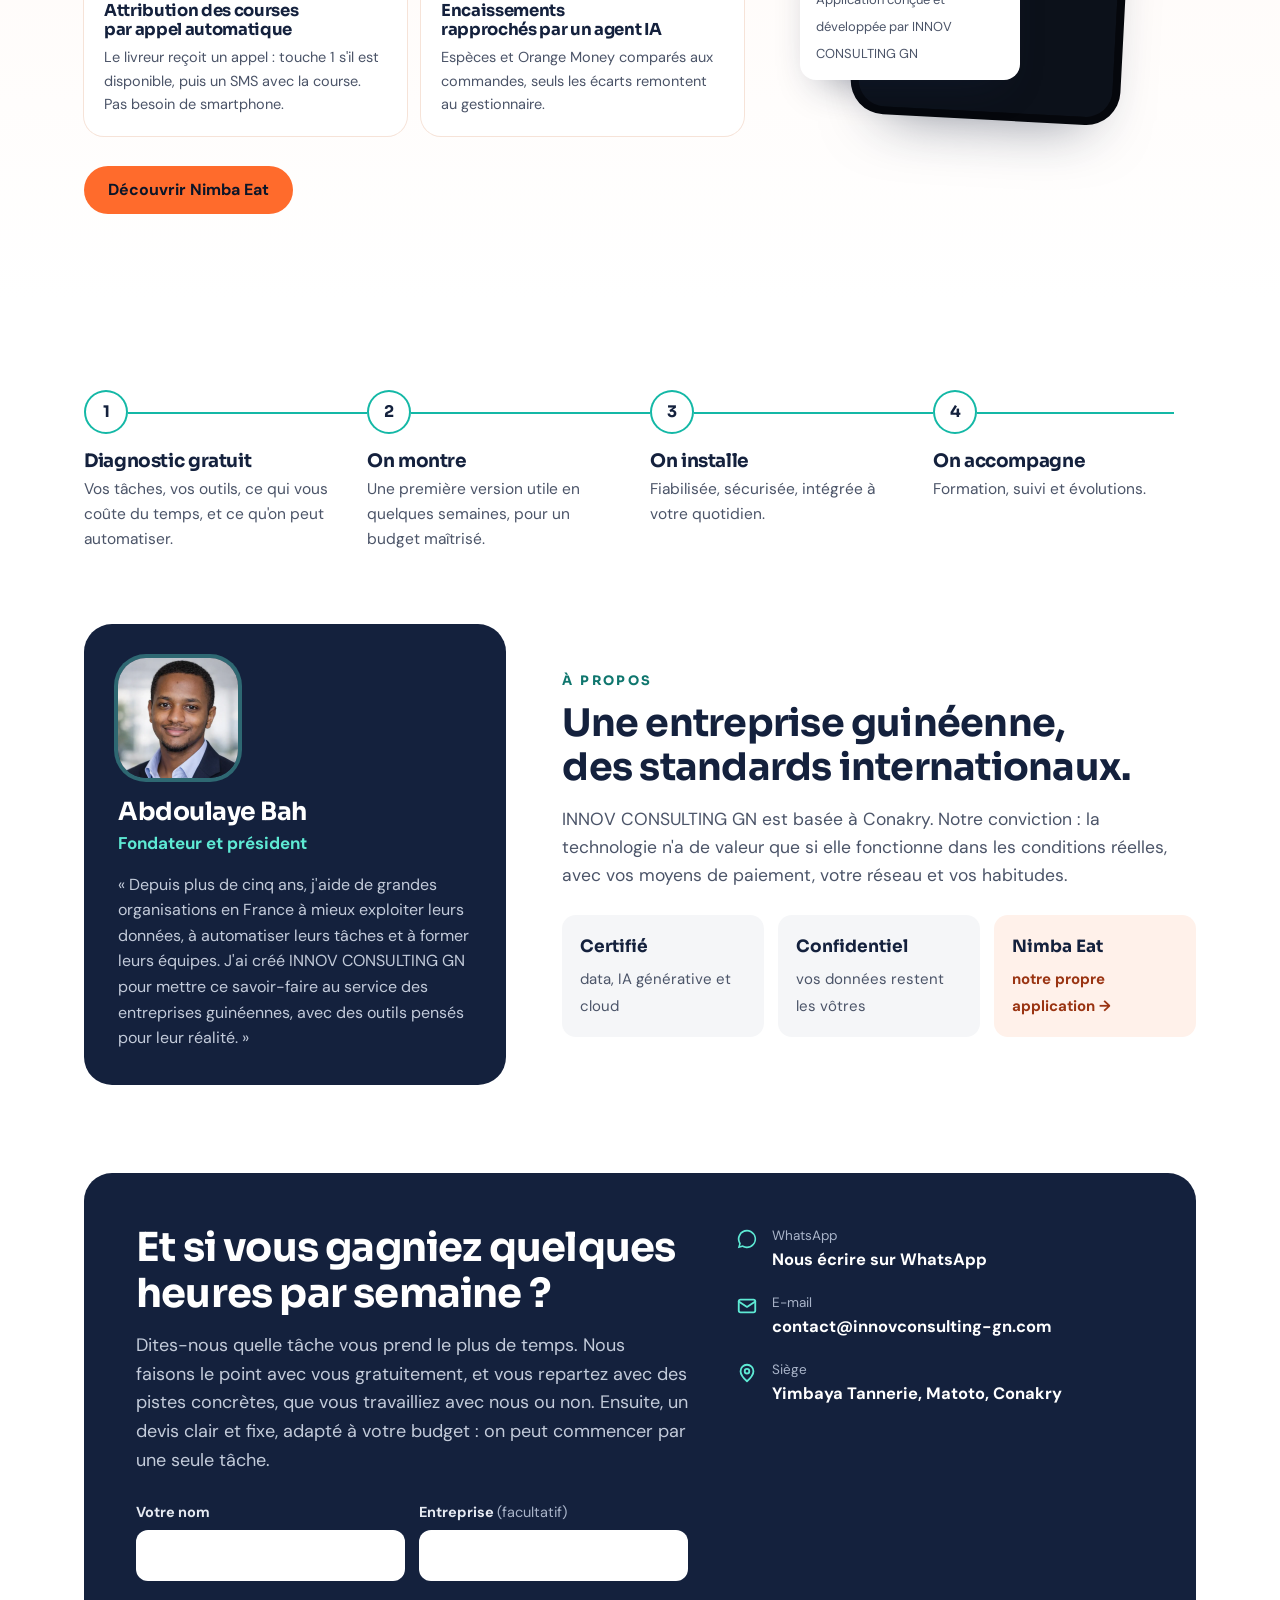
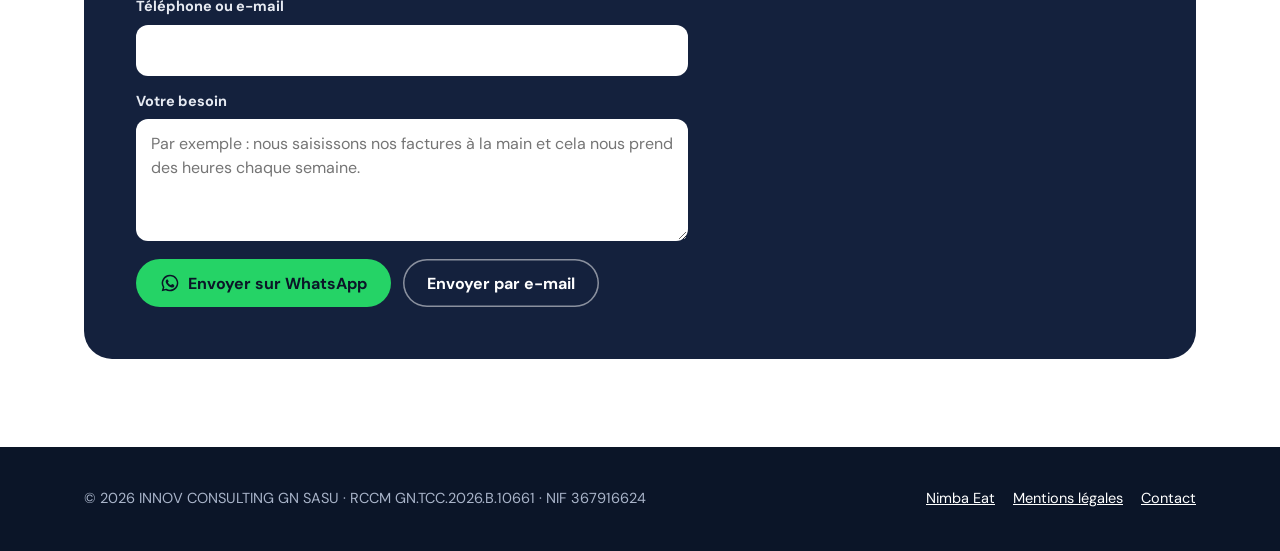
==== commit 3c9a7440: "Nimba Eat : boutons App Store / Google Play et QR code intelligent Co-Authored-By: Claude Opus 5.5 <" ====
--- a/index.html
+++ b/index.html
@@ -240,7 +240,7 @@
       </div>
       <div class="case-visual reveal" aria-hidden="true">
         <div class="shot case-shot"><img src="img/app-confirmation.webp" width="720" height="1495" loading="lazy" alt=""></div>
-        <div class="case-badge"><b>Android et iPhone</b><span>Application conçue et développée par INNOV CONSULTING GN</span></div>
+        <div class="case-badge"><b>Disponible sur Android et iPhone</b><span>Application conçue et développée par INNOV CONSULTING GN</span></div>
       </div>
     </div>
   </section>
--- a/styles.css
+++ b/styles.css
@@ -504,3 +504,14 @@
 @media (max-width:760px){.case-list{grid-template-columns:1fr}.case-badge{left:4px;bottom:20px;max-width:180px}}
 @media (prefers-reduced-motion:reduce){.case-st.wip i{animation:none}}
 @media (max-width:760px){.case-visual{display:none}}
+
+/* Boutons des stores + QR */
+.stores{display:flex;flex-wrap:wrap;align-items:center;gap:12px;margin:26px 0 6px}
+.store{display:inline-flex;align-items:center;gap:10px;background:#0B0F19;color:#fff;border-radius:14px;padding:10px 18px 10px 14px;min-height:56px;text-decoration:none;transition:transform .2s,background .2s}
+.store:hover{color:#fff;background:#1F2937;transform:translateY(-2px)}
+.store span{display:flex;flex-direction:column;font-family:'Sora',sans-serif;font-weight:700;font-size:17px;line-height:1.1}
+.store small{font-family:'DM Sans',sans-serif;font-weight:500;font-size:11.5px;opacity:.8}
+.qr{display:flex;align-items:center;gap:12px;padding:8px 14px 8px 8px;background:#fff;border-radius:16px;box-shadow:0 0 0 1px var(--line)}
+.qr img{display:block;width:84px;height:84px}
+.qr span{font-size:13.5px;font-weight:700;color:var(--navy);max-width:110px;line-height:1.3}
+@media (max-width:980px), (hover:none){.qr{display:none}}
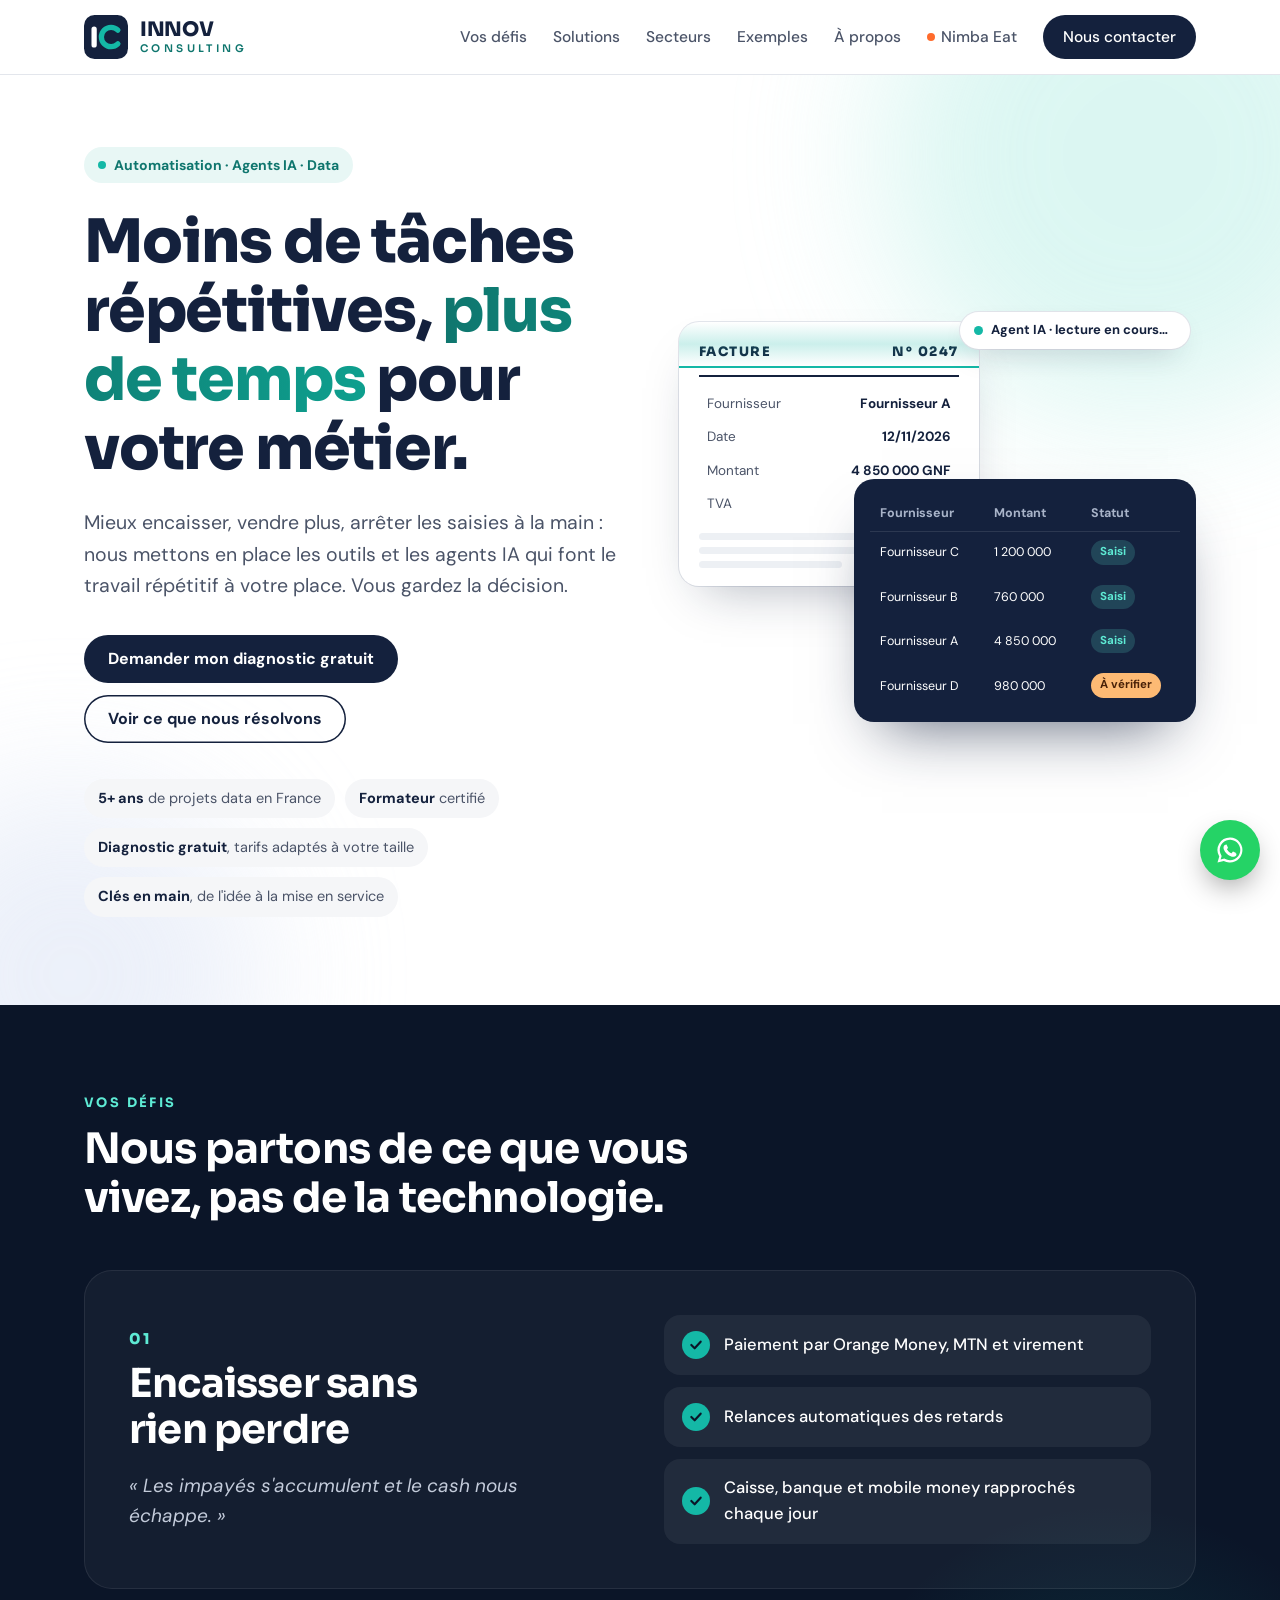
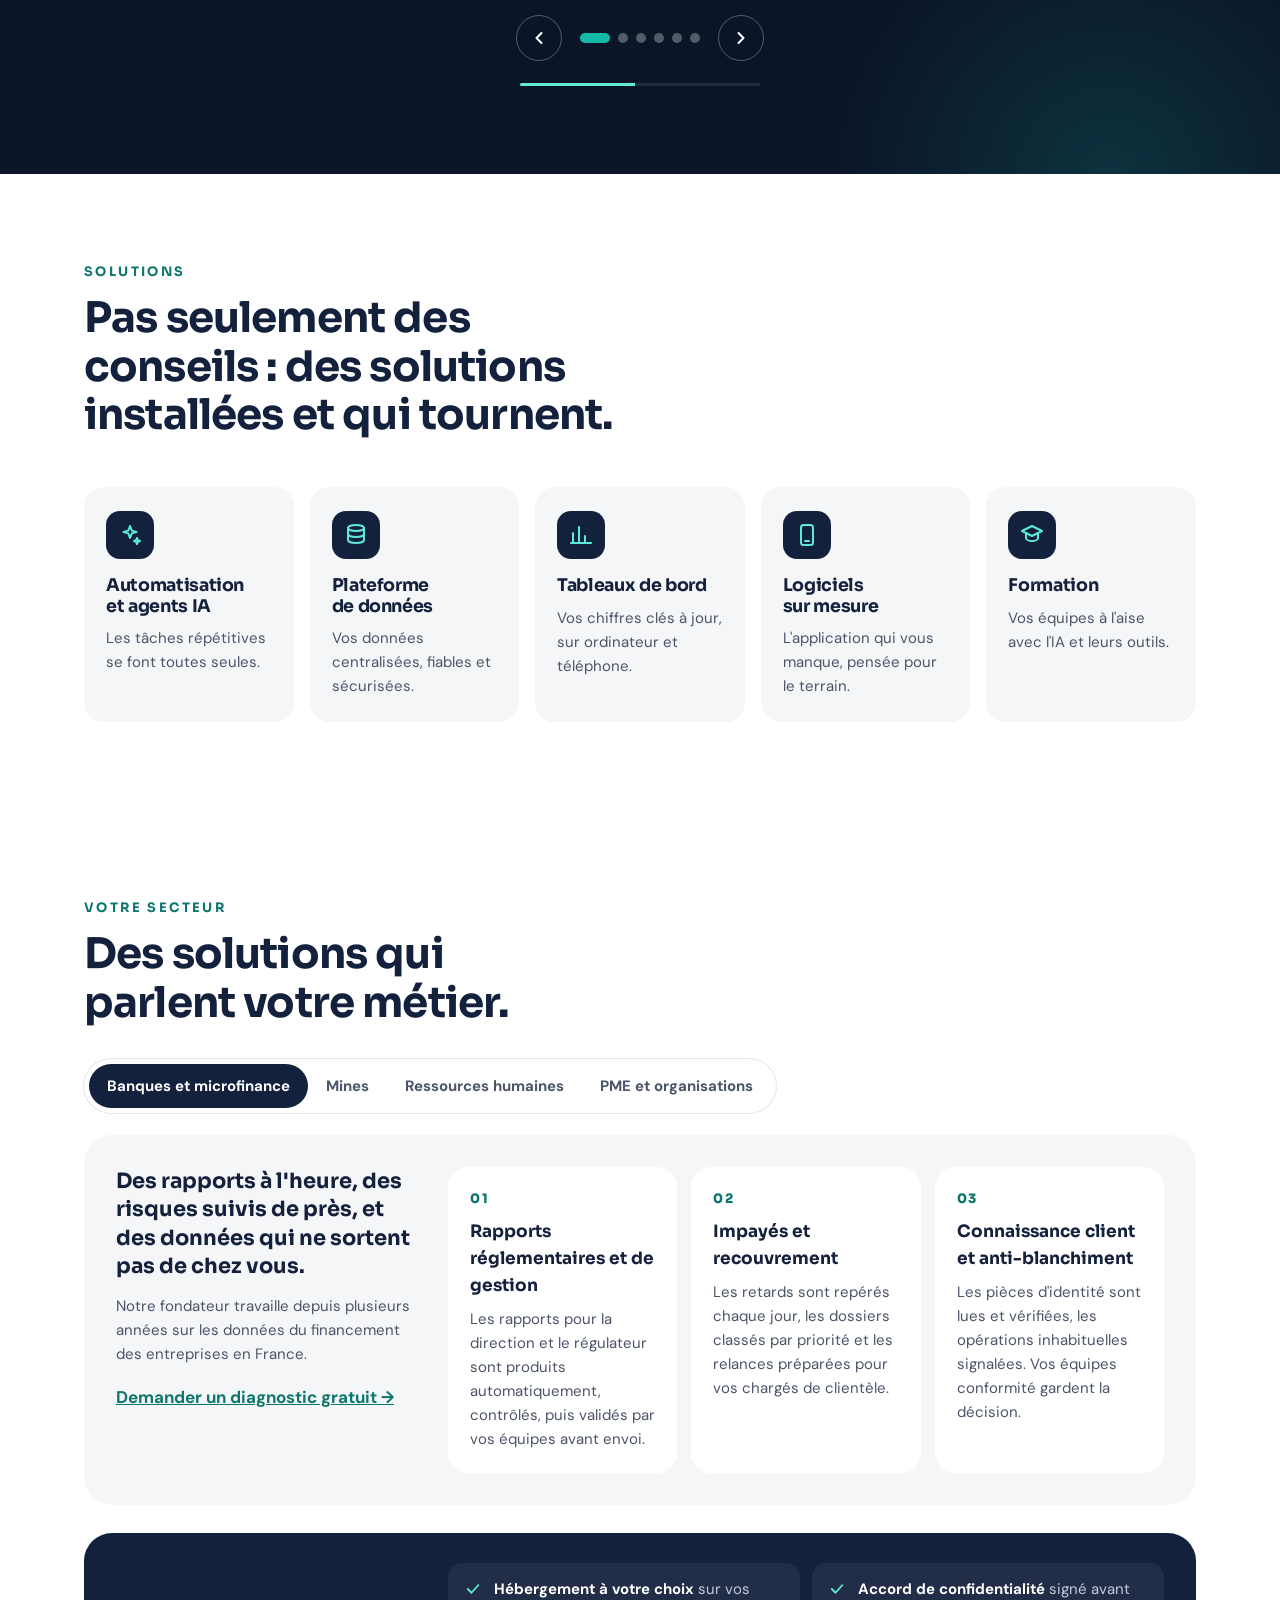
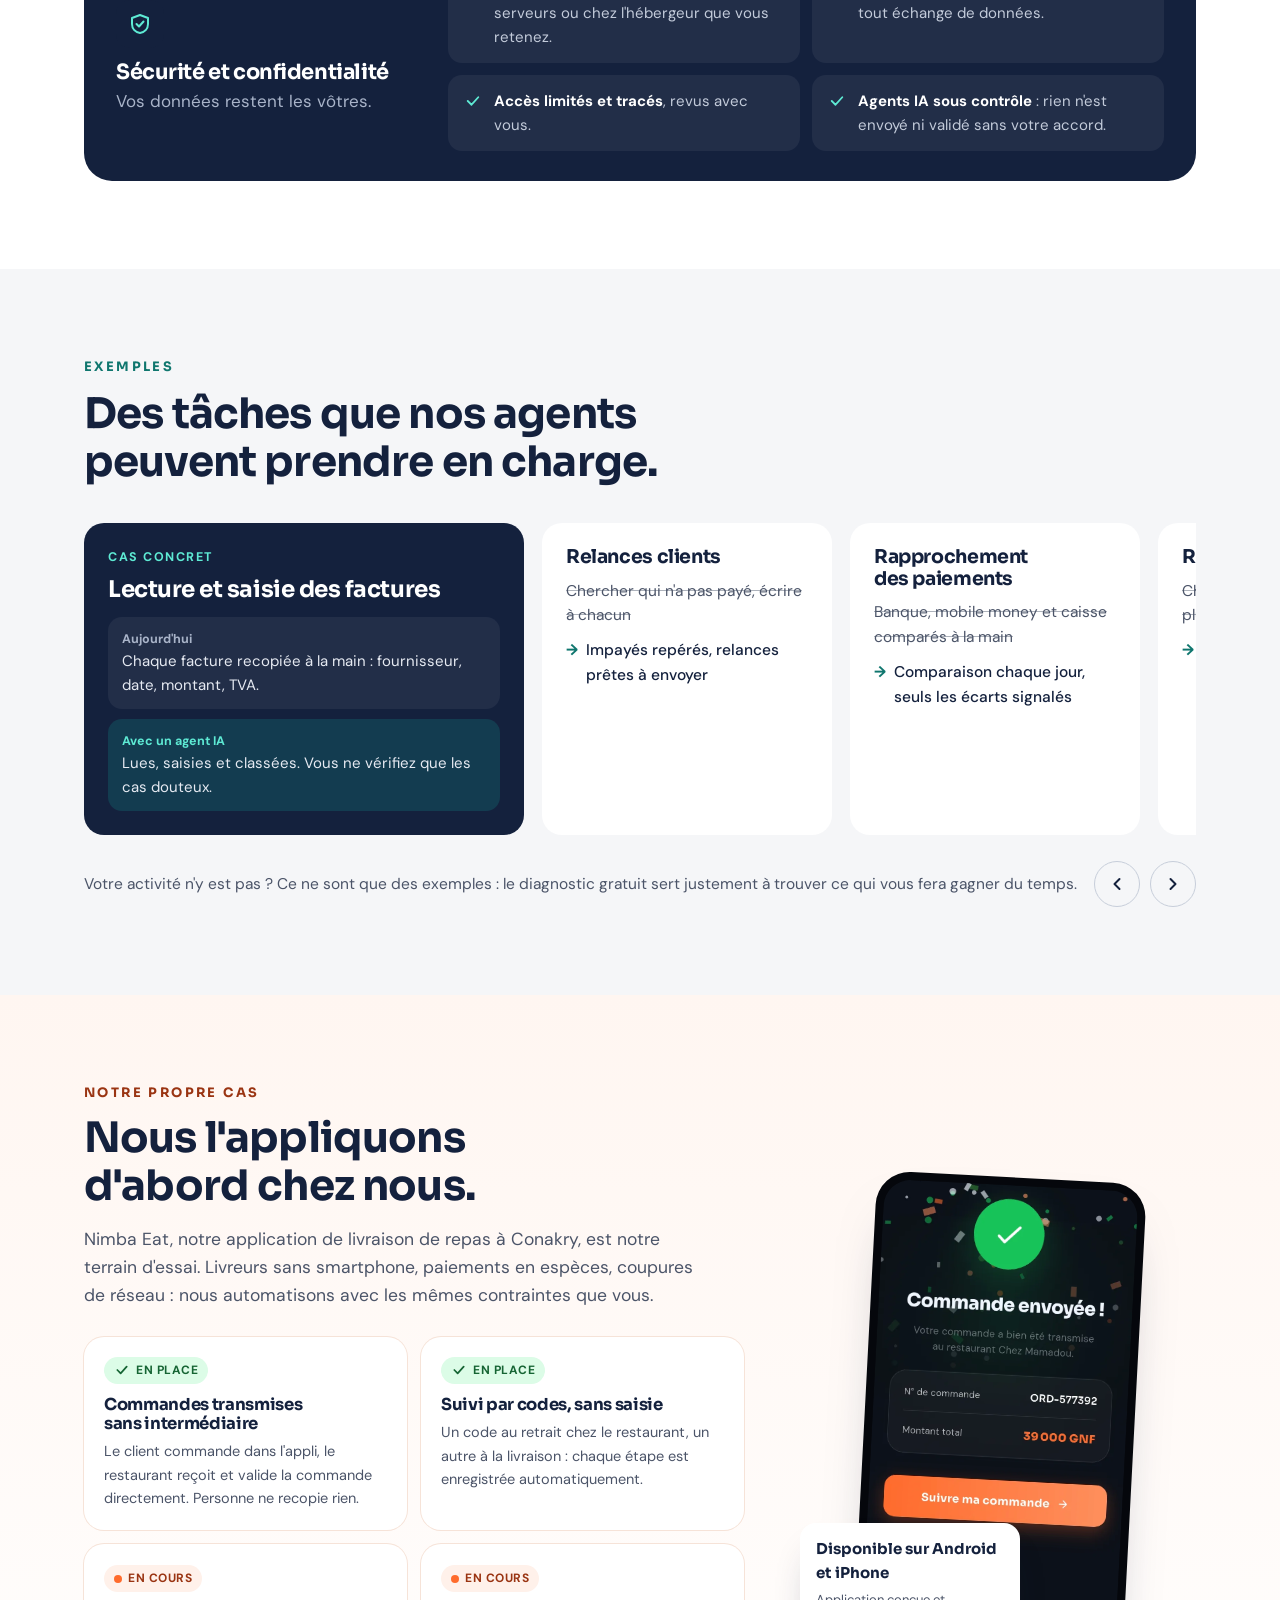
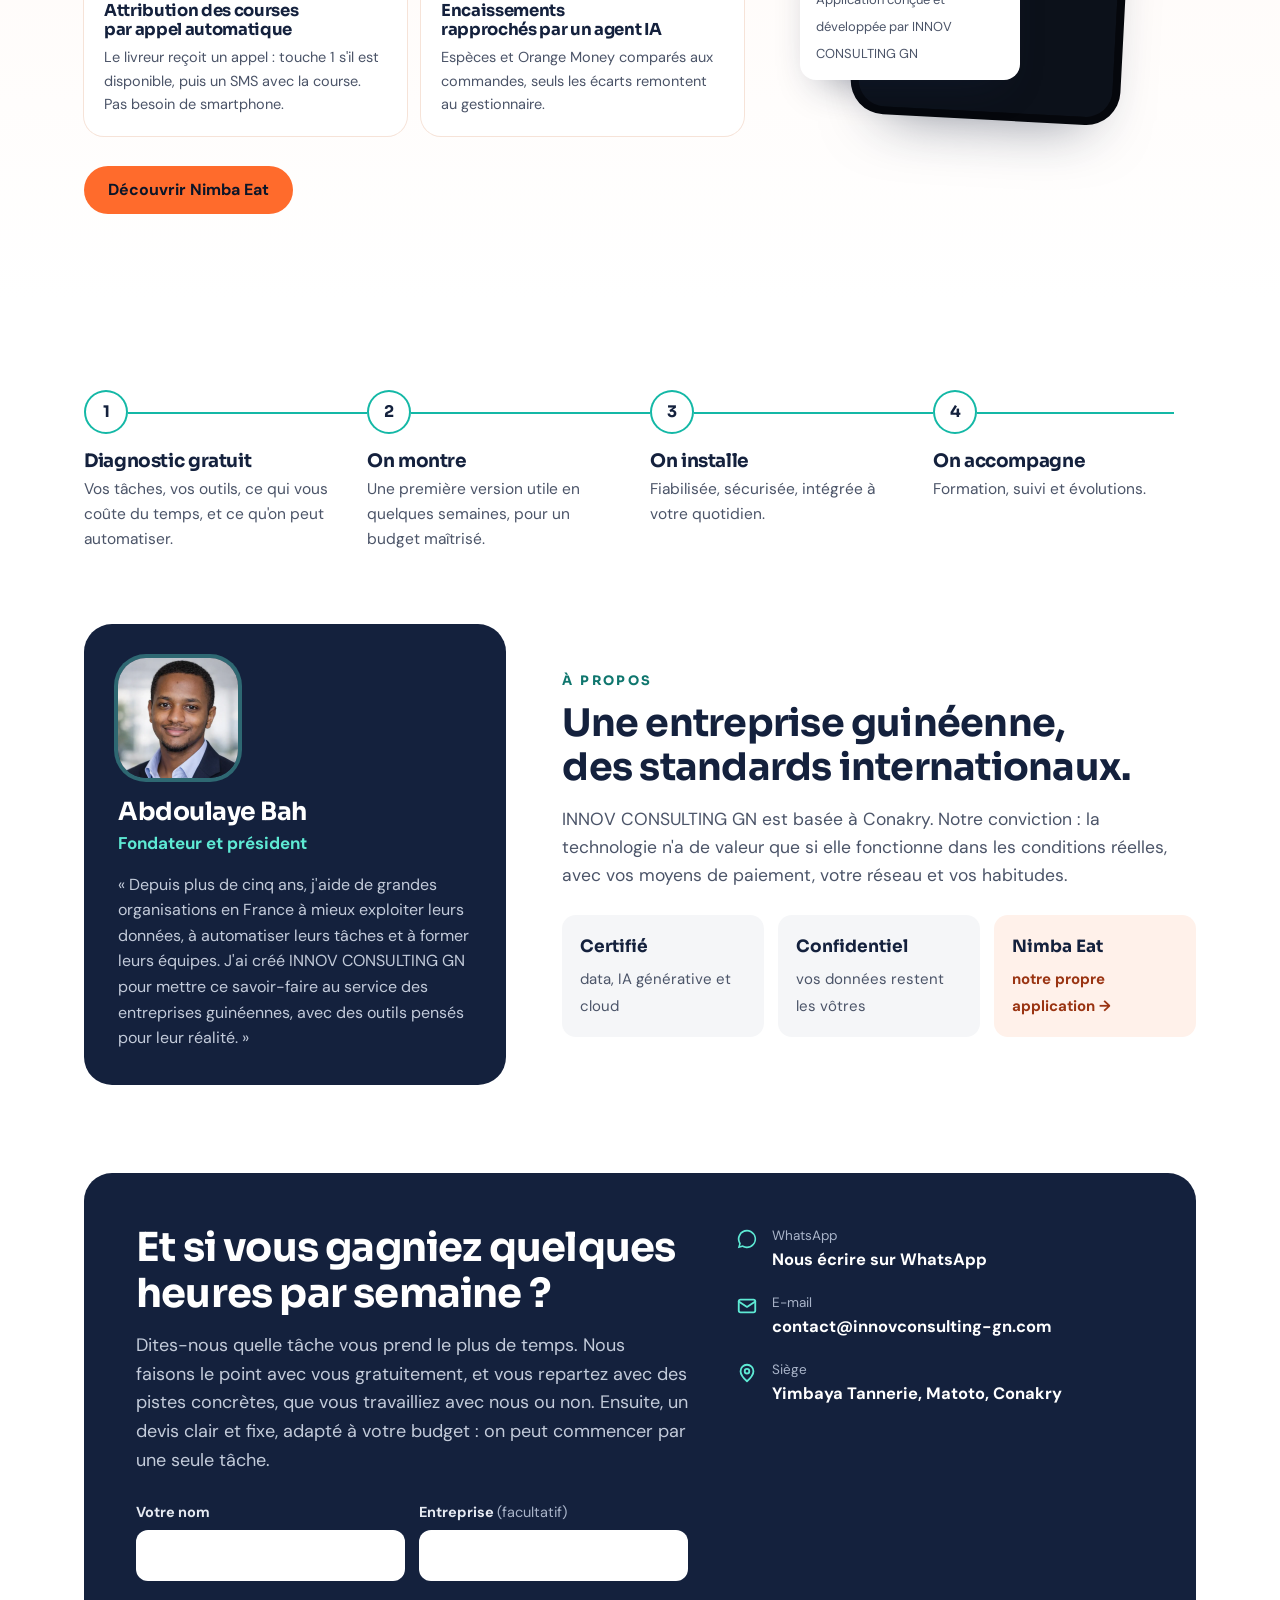
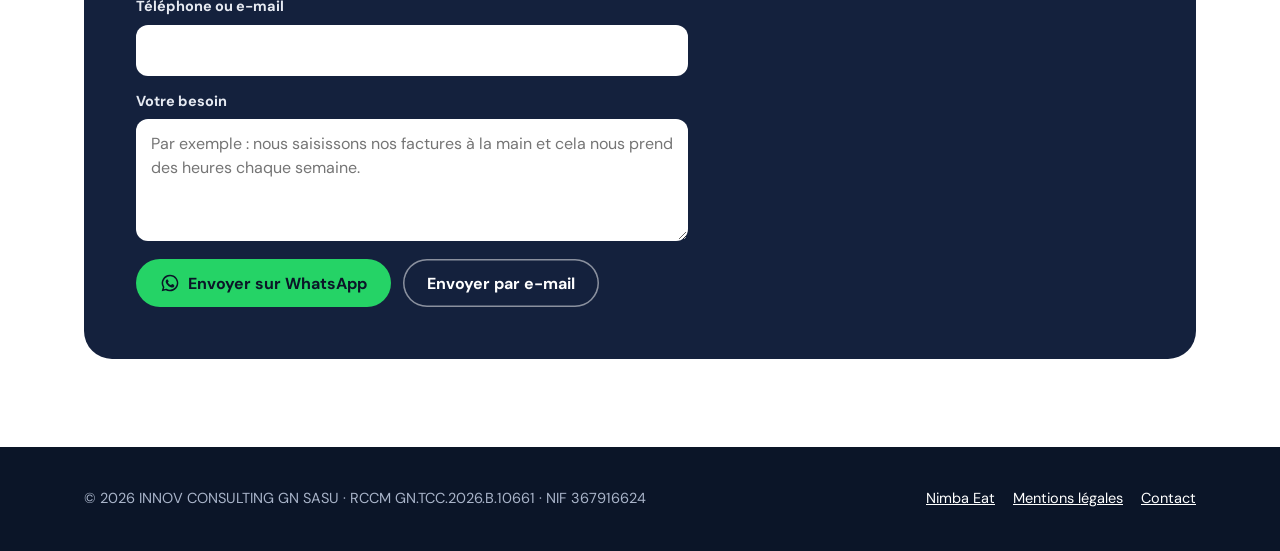
==== commit 703a5103: "Partage (images d'aperçu), référencement Google : sitemap, robots, données structurées Co-Authored-B" ====
--- a/index.html
+++ b/index.html
@@ -4,11 +4,25 @@
 <meta charset="utf-8">
 <meta name="viewport" content="width=device-width, initial-scale=1">
 <title>INNOV CONSULTING GN – Automatisation, agents IA et data</title>
-<meta name="description" content="INNOV CONSULTING GN conçoit et met en place des solutions qui font gagner du temps aux entreprises : automatisation, agents IA, plateformes de données, tableaux de bord et logiciels sur mesure.">
+<meta name="description" content="INNOV CONSULTING GN, à Conakry, met en place des solutions qui font gagner du temps aux entreprises guinéennes : automatisation, agents IA, données, tableaux de bord, logiciels sur mesure. Diagnostic gratuit.">
 <meta property="og:title" content="INNOV CONSULTING GN – Automatisation, agents IA et data">
-<meta property="og:description" content="Moins de tâches répétitives, plus de temps pour votre métier.">
+<meta property="og:description" content="Automatisation, agents IA et data pour les entreprises en Guinée. Diagnostic gratuit.">
 <meta property="og:type" content="website">
 <meta property="og:url" content="https://innovconsulting-gn.com/">
+<link rel="canonical" href="https://innovconsulting-gn.com/">
+<meta property="og:site_name" content="INNOV CONSULTING GN">
+<meta property="og:locale" content="fr_FR">
+<meta property="og:image" content="https://innovconsulting-gn.com/img/og-home.jpg">
+<meta property="og:image:width" content="1200">
+<meta property="og:image:height" content="630">
+<meta property="og:image:alt" content="INNOV CONSULTING GN : moins de tâches répétitives, plus de temps pour votre métier">
+<meta name="twitter:card" content="summary_large_image">
+<meta name="twitter:title" content="INNOV CONSULTING GN – Automatisation, agents IA et data">
+<meta name="twitter:description" content="Automatisation, agents IA et data pour les entreprises en Guinée. Diagnostic gratuit.">
+<meta name="twitter:image" content="https://innovconsulting-gn.com/img/og-home.jpg">
+<meta name="theme-color" content="#14213D">
+<link rel="apple-touch-icon" href="apple-touch-icon.png">
+<script type="application/ld+json">{"@context": "https://schema.org", "@type": "ProfessionalService", "name": "INNOV CONSULTING GN", "legalName": "INNOV CONSULTING GN SASU", "url": "https://innovconsulting-gn.com/", "logo": "https://innovconsulting-gn.com/apple-touch-icon.png", "image": "https://innovconsulting-gn.com/img/og-home.jpg", "description": "Automatisation, agents IA, plateformes de données, tableaux de bord, logiciels sur mesure et formation pour les entreprises en Guinée.", "email": "contact@innovconsulting-gn.com", "address": {"@type": "PostalAddress", "streetAddress": "Yimbaya Tannerie", "addressLocality": "Conakry", "addressRegion": "Matoto", "addressCountry": "GN"}, "areaServed": "GN", "founder": {"@type": "Person", "name": "Abdoulaye Bah", "jobTitle": "Fondateur et président"}, "knowsLanguage": "fr"}</script>
 <link rel="icon" href="favicon.svg" type="image/svg+xml">
 <link rel="preconnect" href="https://fonts.googleapis.com">
 <link rel="preconnect" href="https://fonts.gstatic.com" crossorigin>
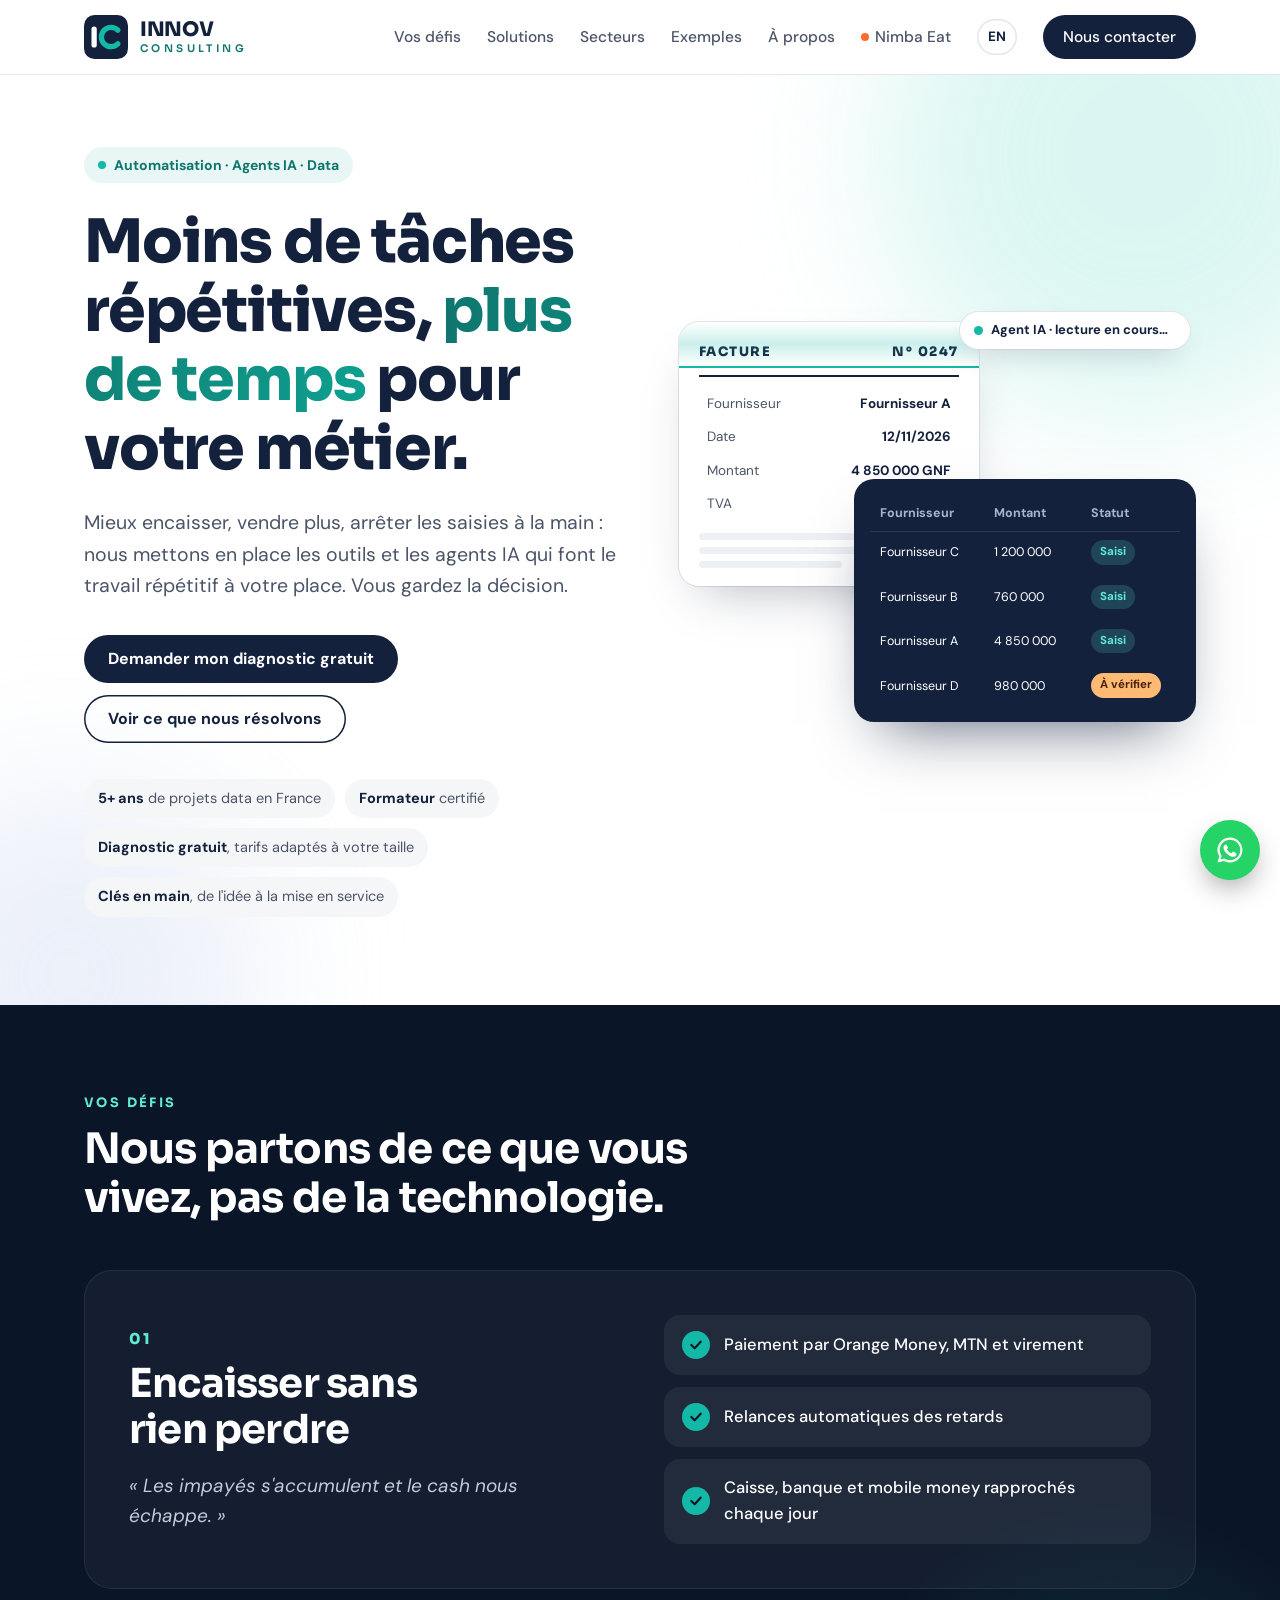
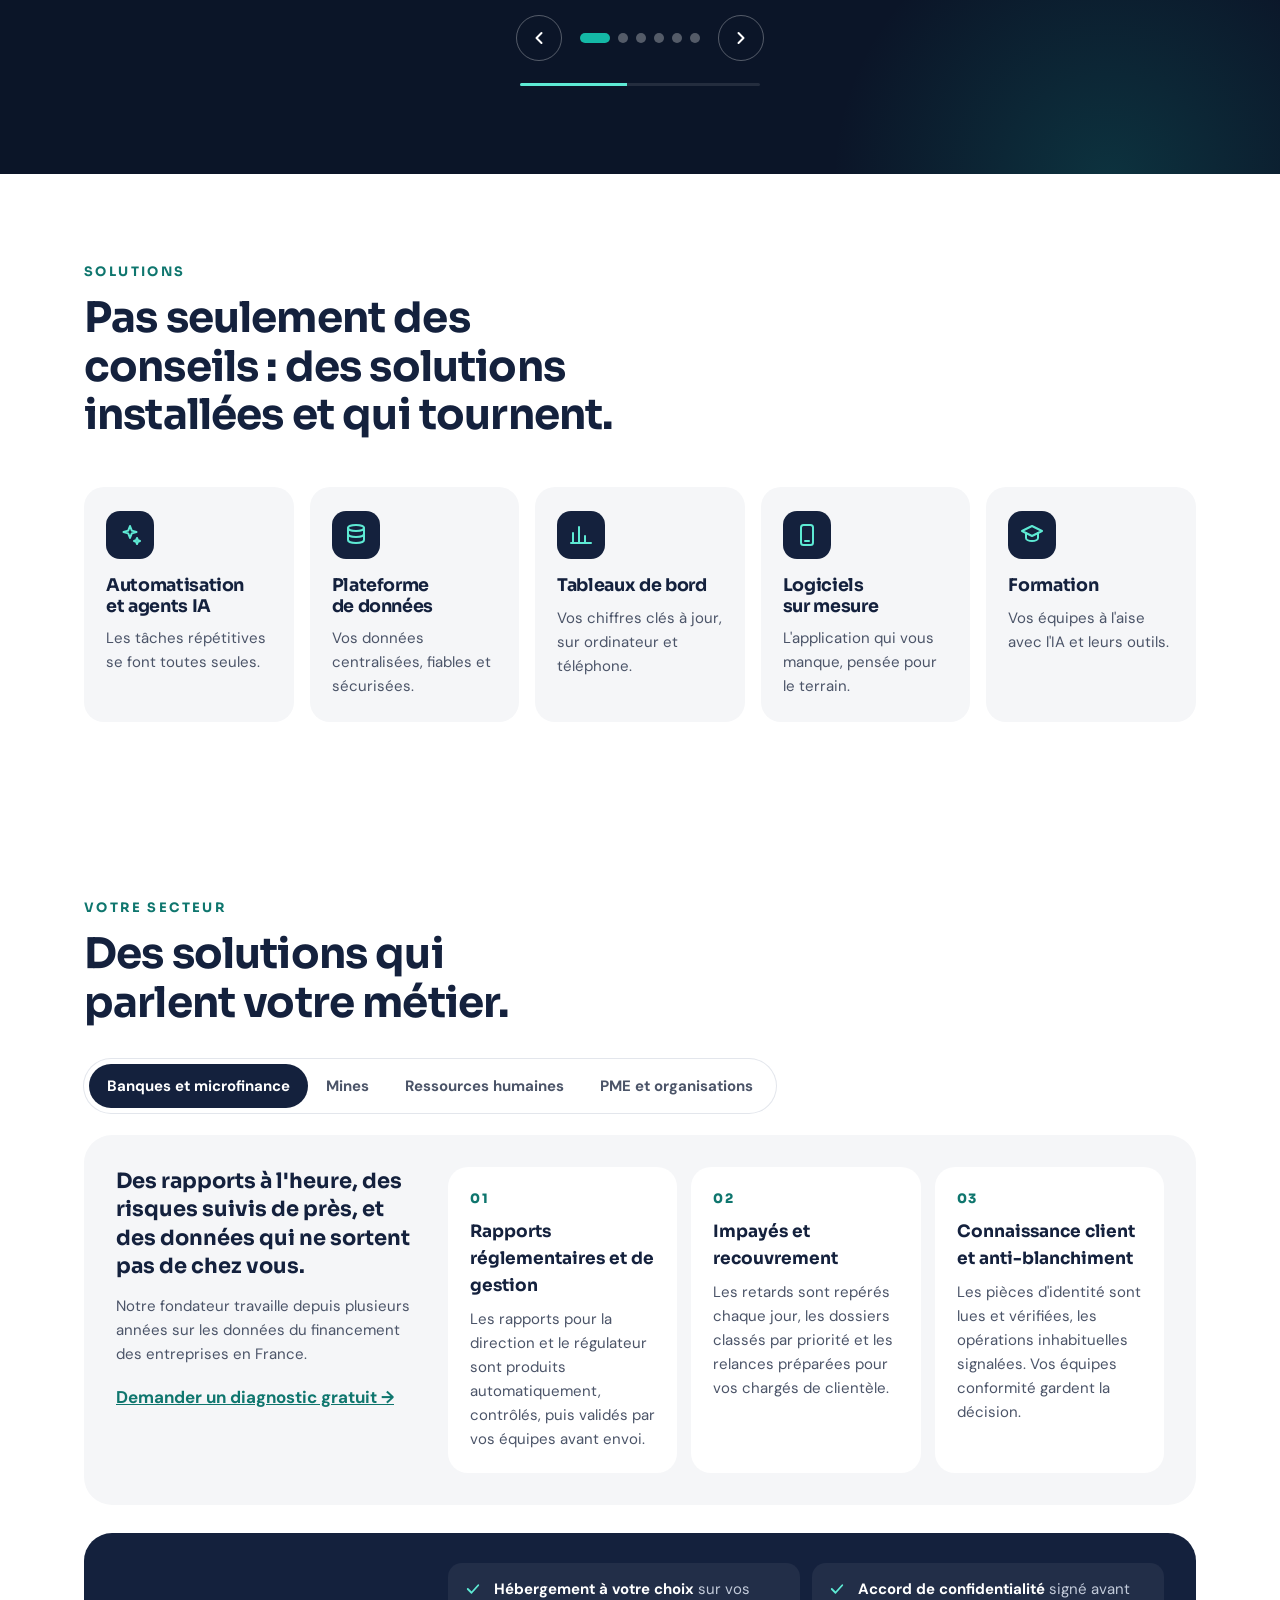
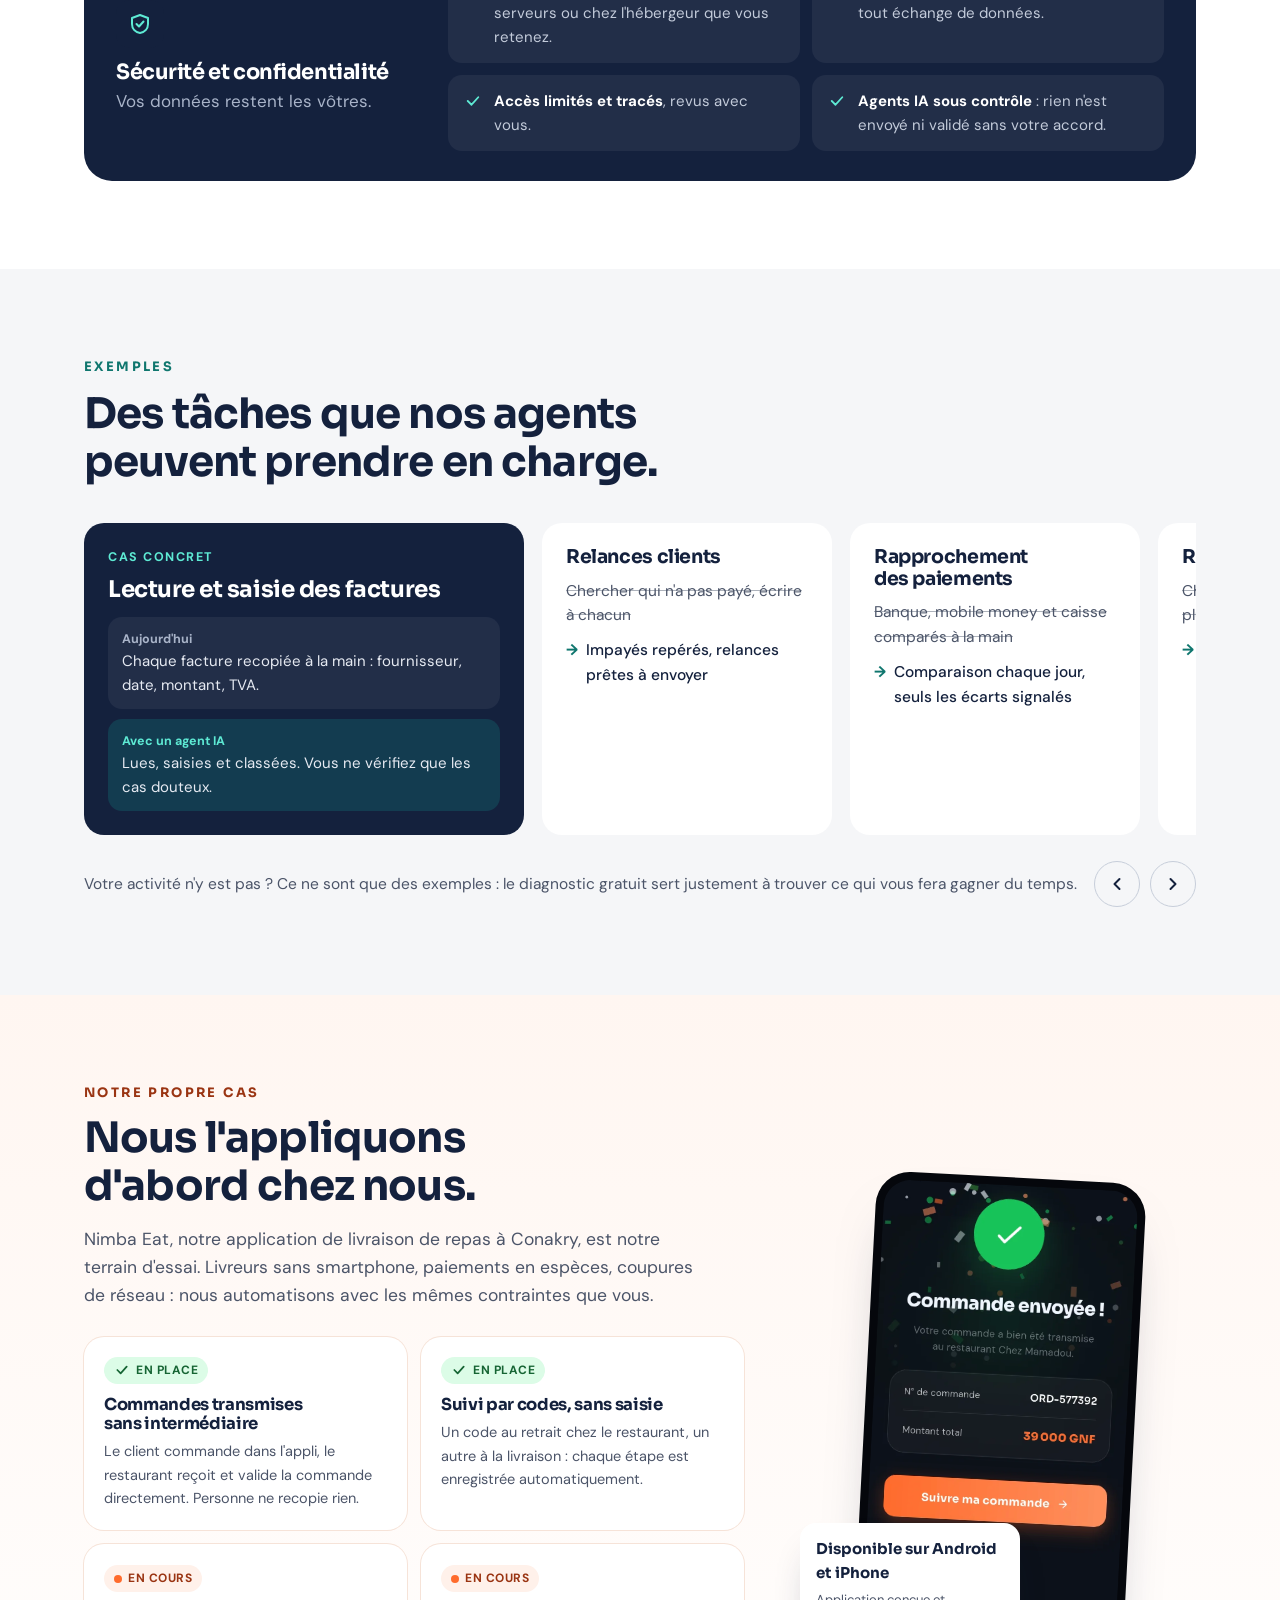
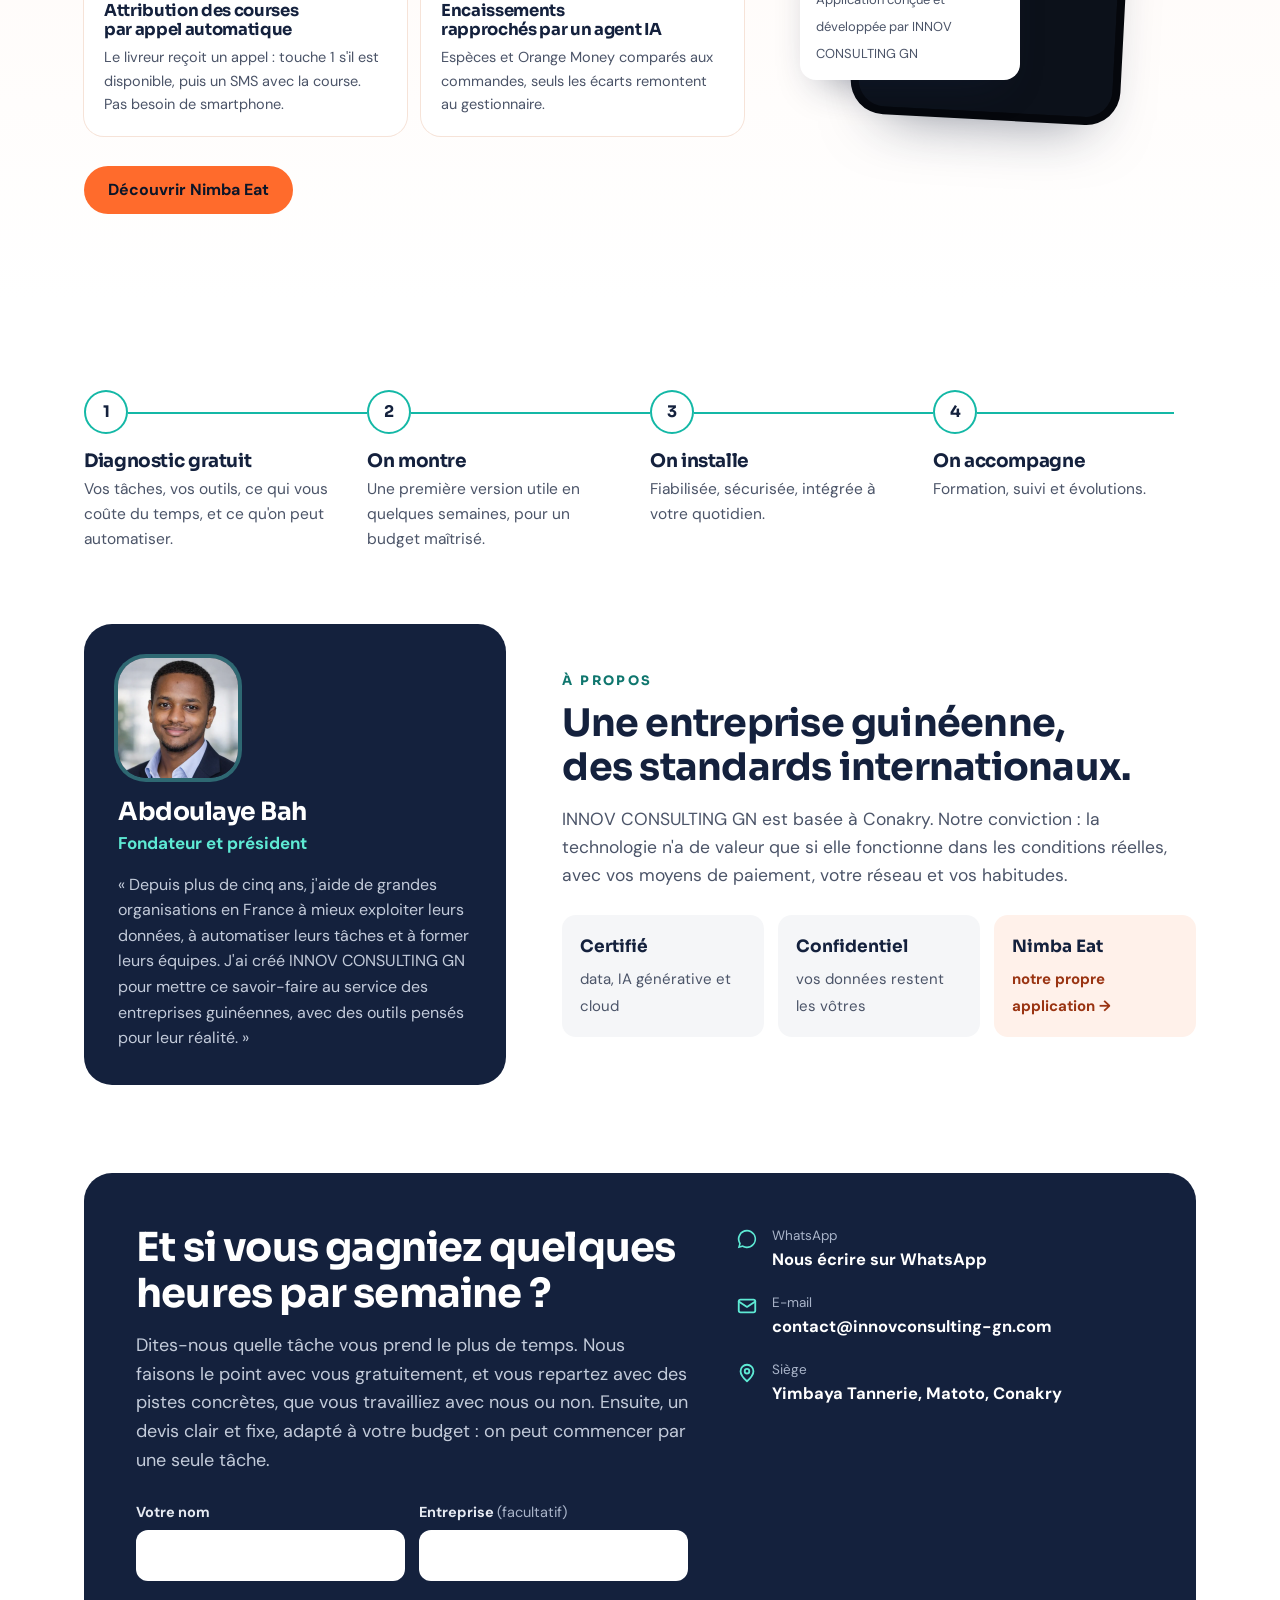
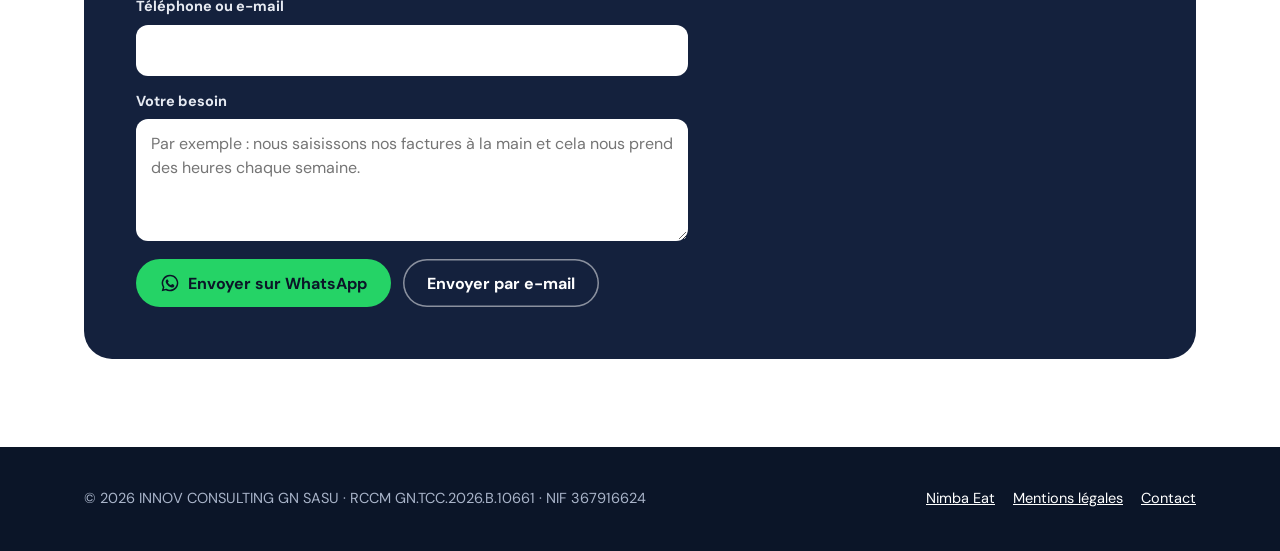
==== commit 3aa70b02: "Version anglaise de la page d'accueil et sélecteur FR / EN Co-Authored-By: Claude Opus 5.5 <noreply@" ====
--- a/index.html
+++ b/index.html
@@ -10,6 +10,9 @@
 <meta property="og:type" content="website">
 <meta property="og:url" content="https://innovconsulting-gn.com/">
 <link rel="canonical" href="https://innovconsulting-gn.com/">
+<link rel="alternate" hreflang="fr" href="https://innovconsulting-gn.com/">
+<link rel="alternate" hreflang="en" href="https://innovconsulting-gn.com/en.html">
+<link rel="alternate" hreflang="x-default" href="https://innovconsulting-gn.com/">
 <meta property="og:site_name" content="INNOV CONSULTING GN">
 <meta property="og:locale" content="fr_FR">
 <meta property="og:image" content="https://innovconsulting-gn.com/img/og-home.jpg">
@@ -46,6 +49,7 @@
       <a href="#exemples">Exemples</a>
       <a href="#a-propos">À propos</a>
       <a class="menu-product" href="nimba-eat.html">Nimba Eat</a>
+      <a class="lang" href="en.html" hreflang="en" lang="en" aria-label="English version">EN</a>
       <a class="btn btn-primary" href="#contact">Nous contacter</a>
     </nav>
   </div>
--- a/styles.css
+++ b/styles.css
@@ -515,3 +515,5 @@
 .qr img{display:block;width:84px;height:84px}
 .qr span{font-size:13.5px;font-weight:700;color:var(--navy);max-width:110px;line-height:1.3}
 @media (max-width:980px), (hover:none){.qr{display:none}}
+.menu a.lang{display:inline-flex !important;align-items:center;justify-content:center;min-width:40px;min-height:36px;padding:0 10px;border-radius:999px;box-shadow:inset 0 0 0 1.5px var(--line);font-weight:700;font-size:13.5px;letter-spacing:.5px;color:var(--navy)}
+.menu a.lang:hover{box-shadow:inset 0 0 0 1.5px var(--navy)}
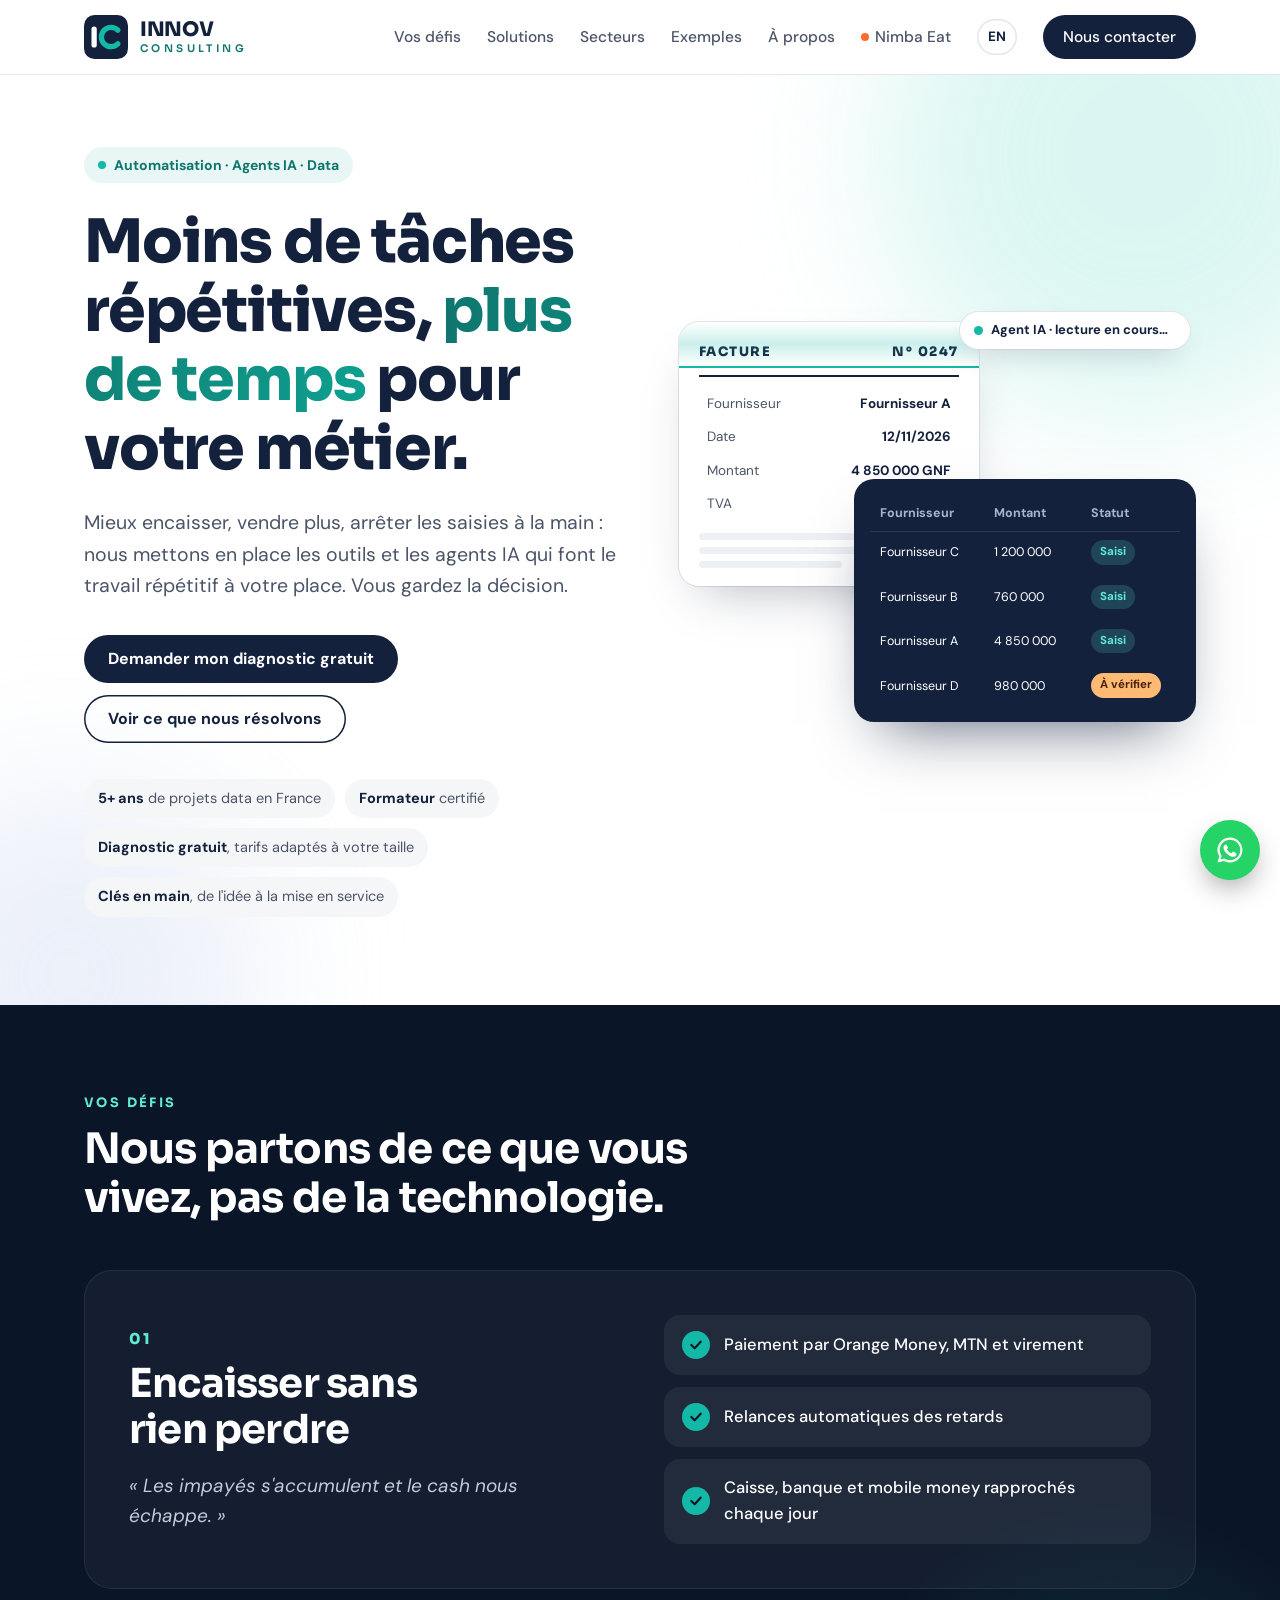
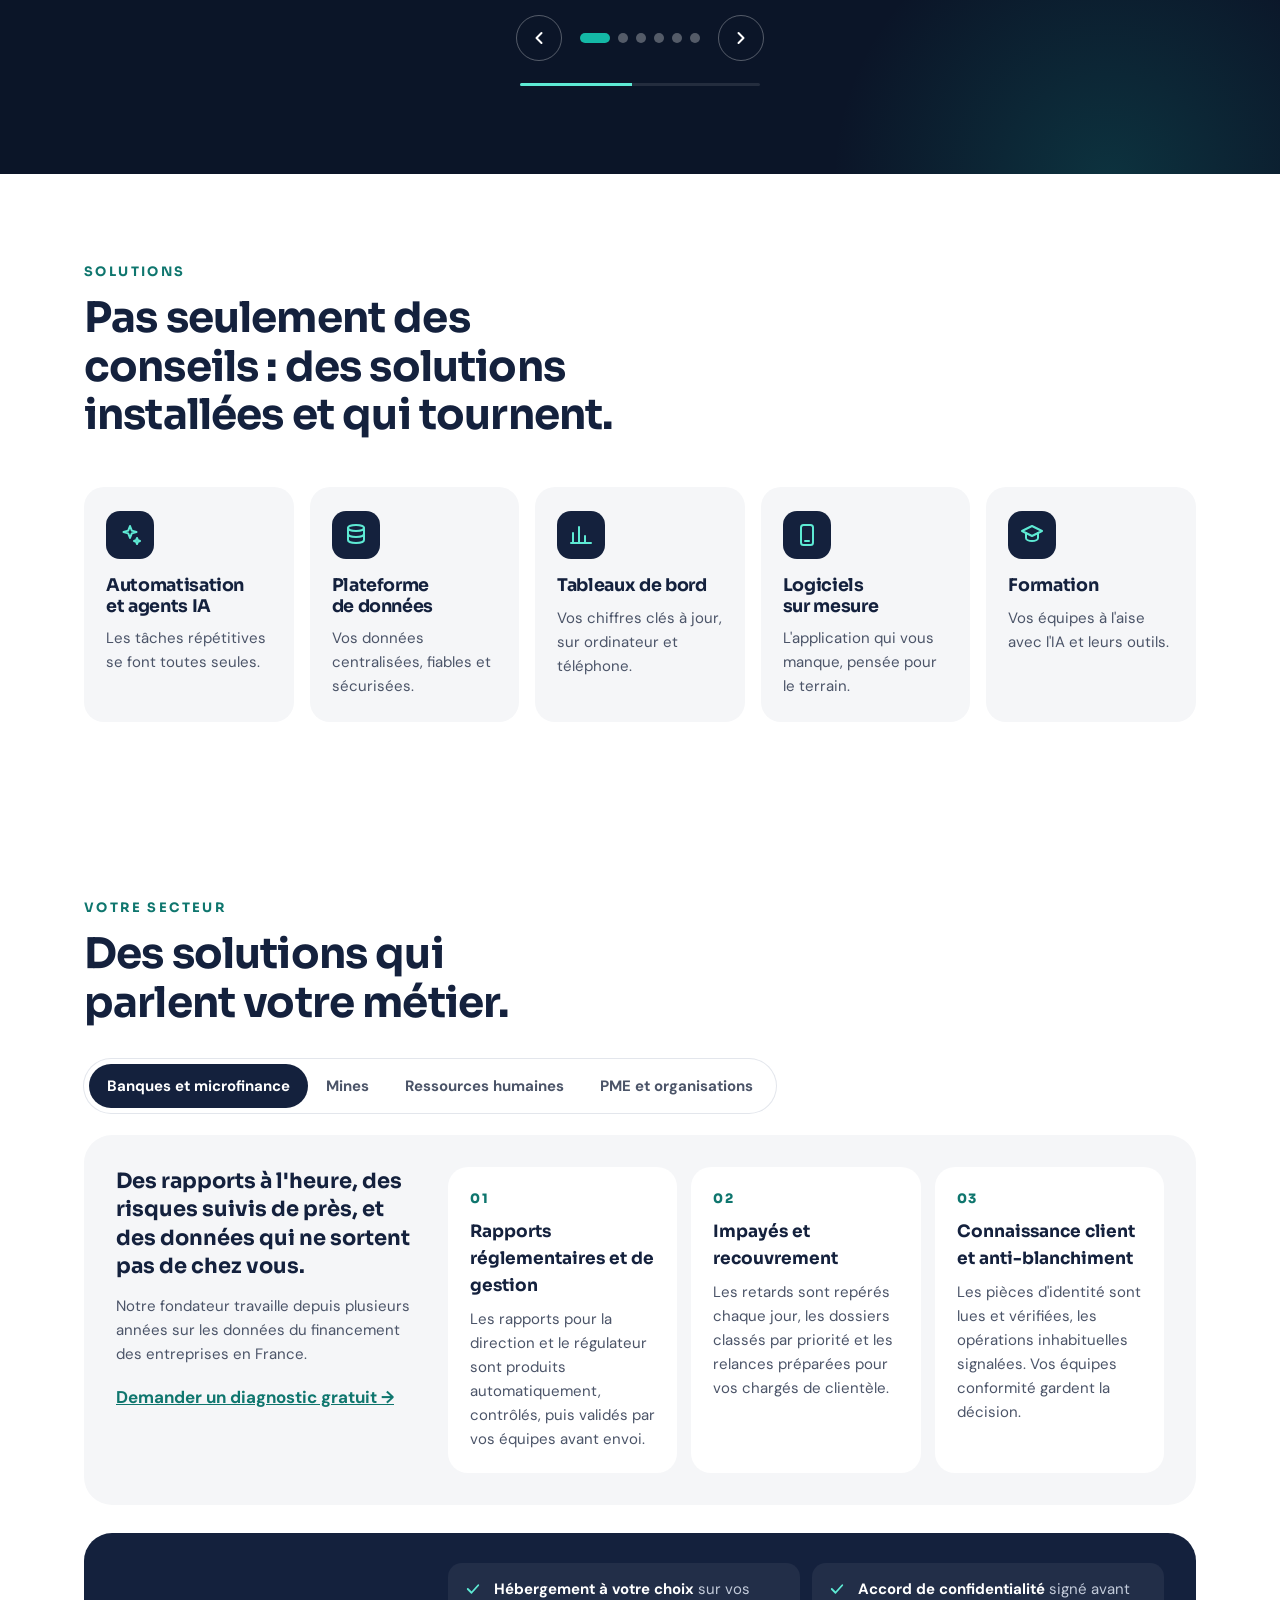
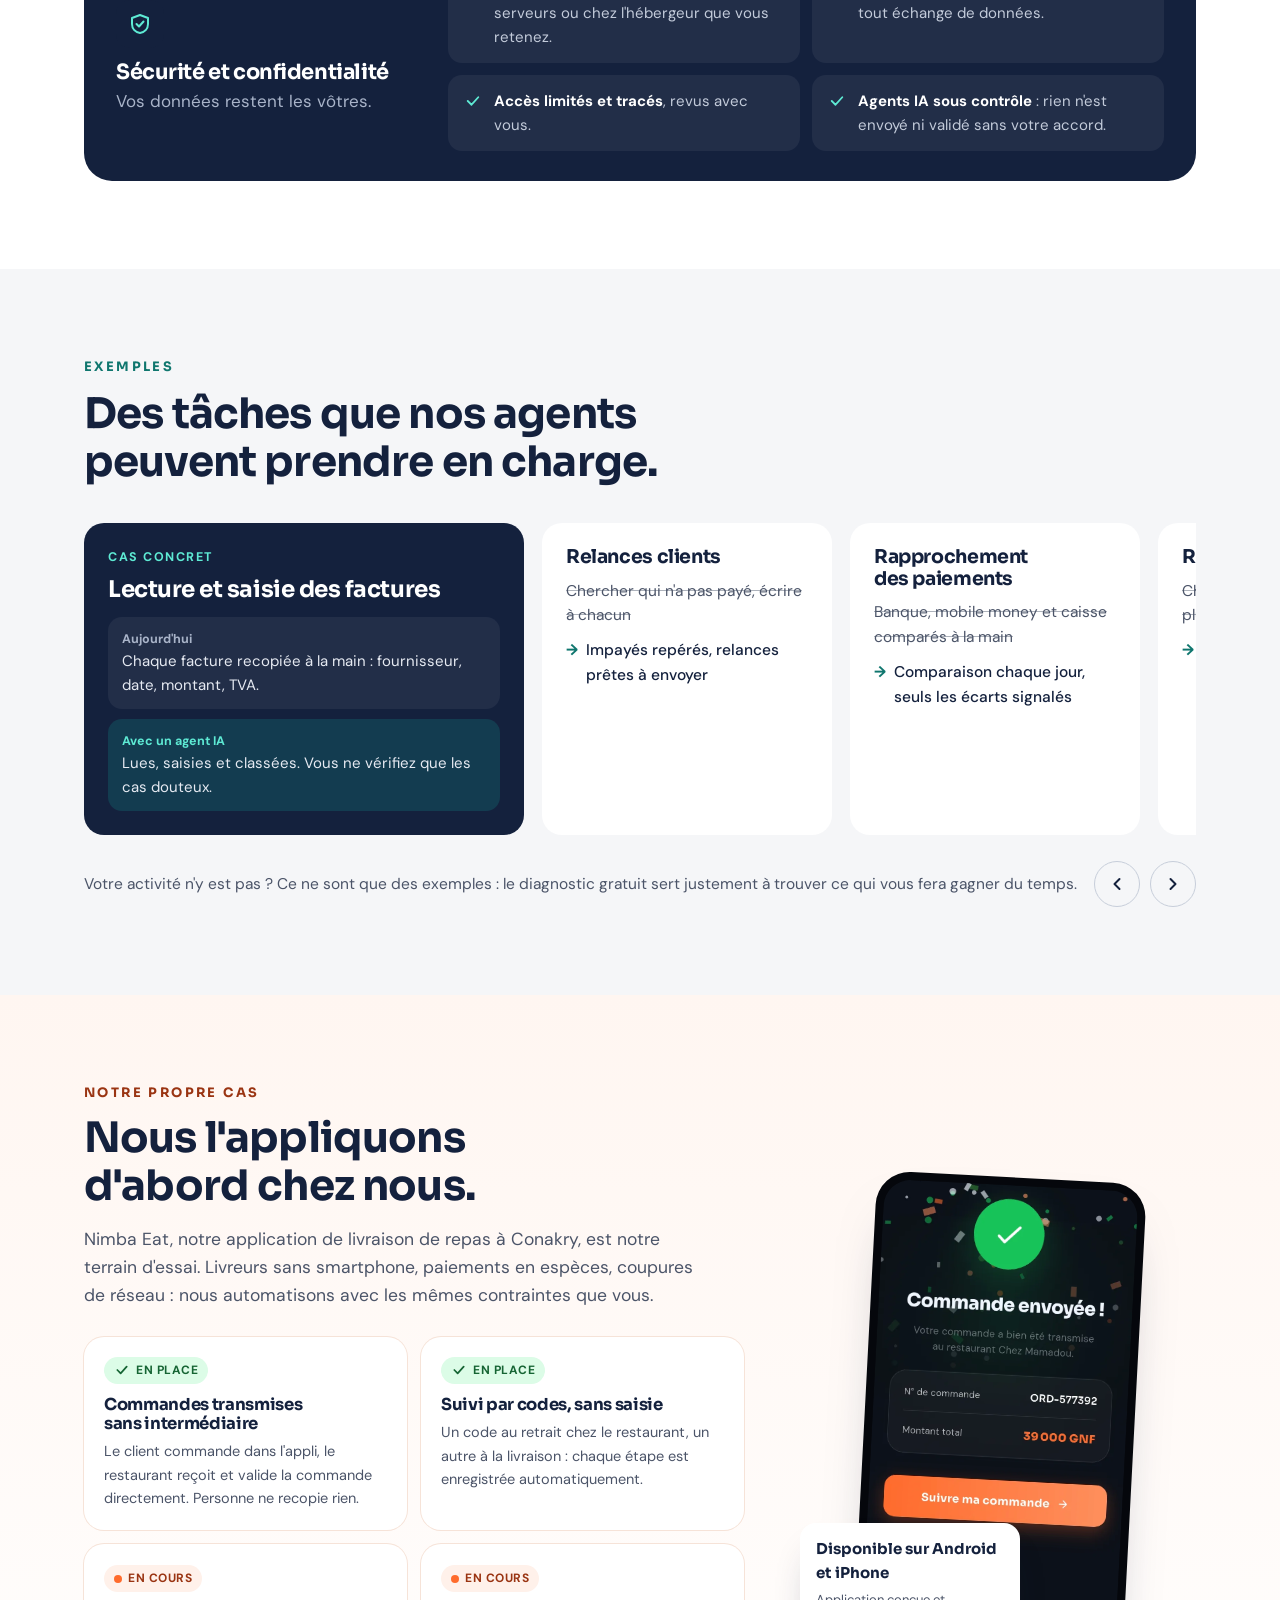
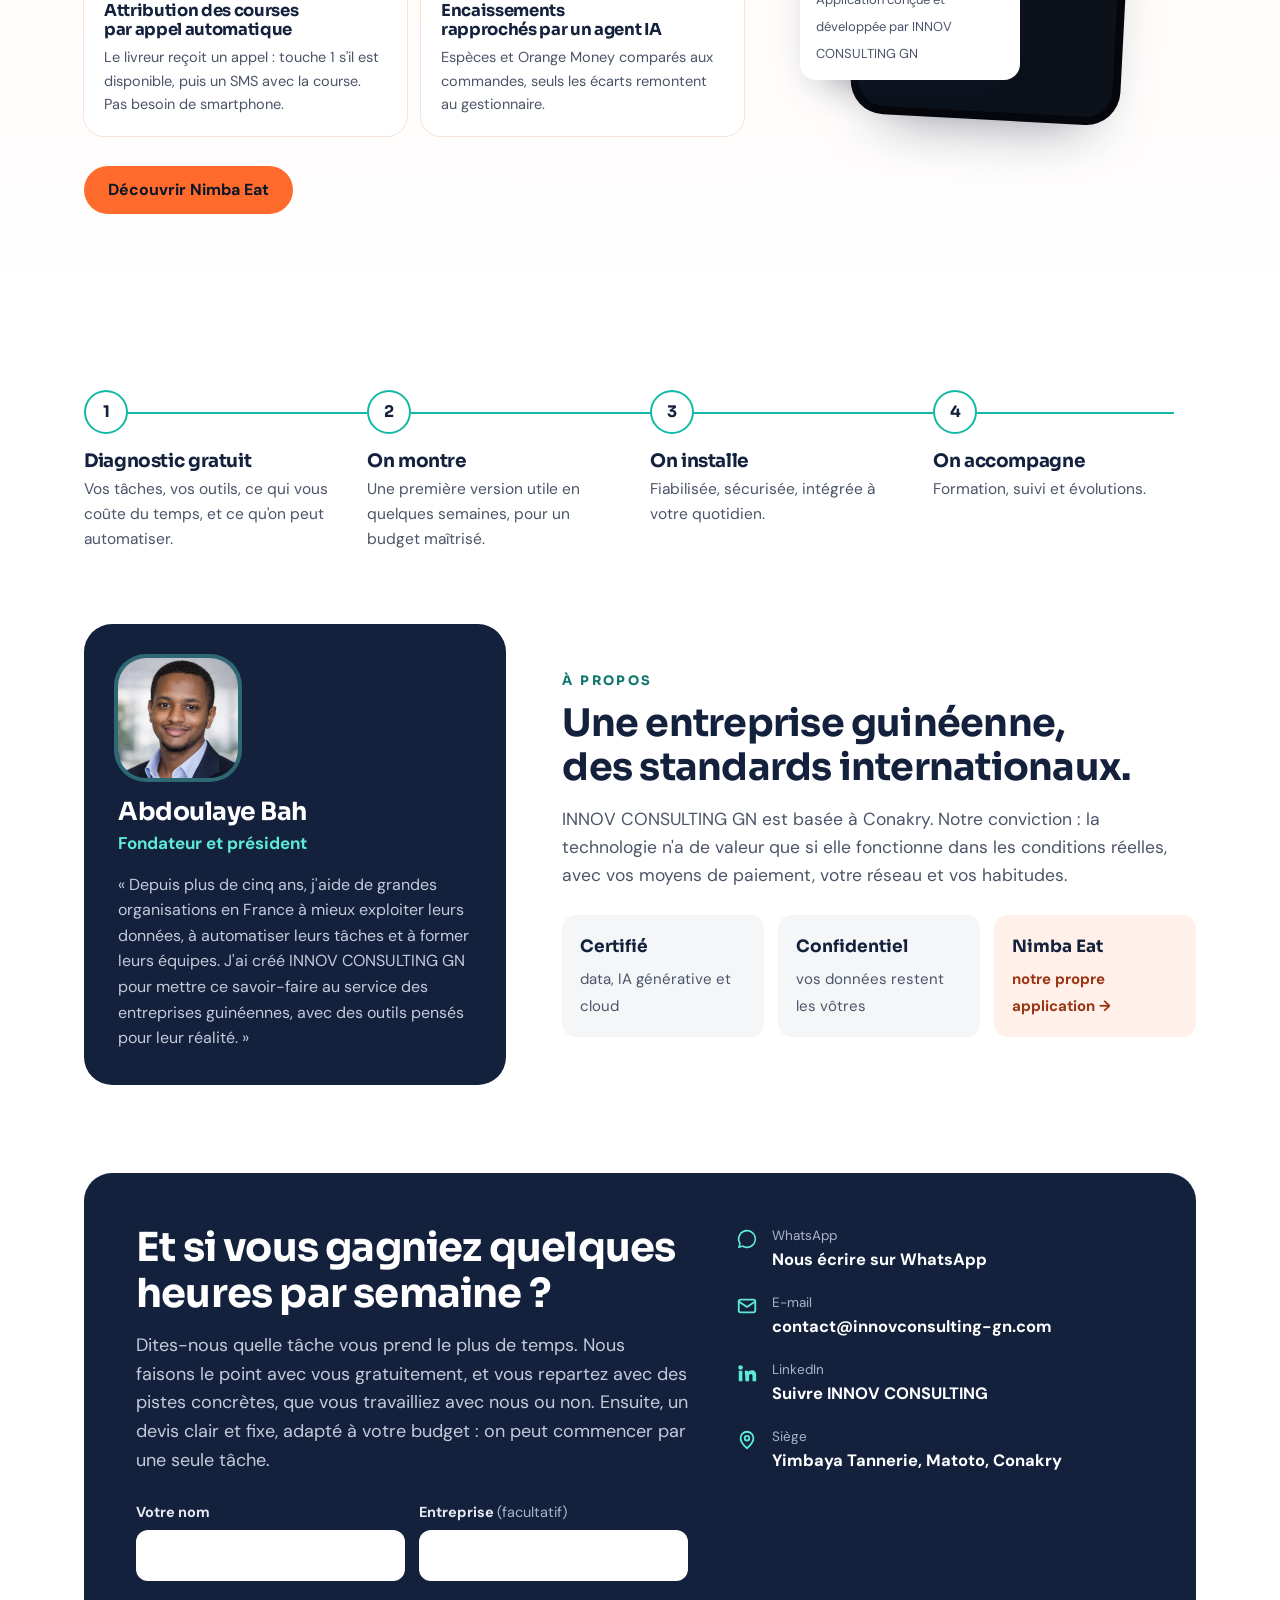
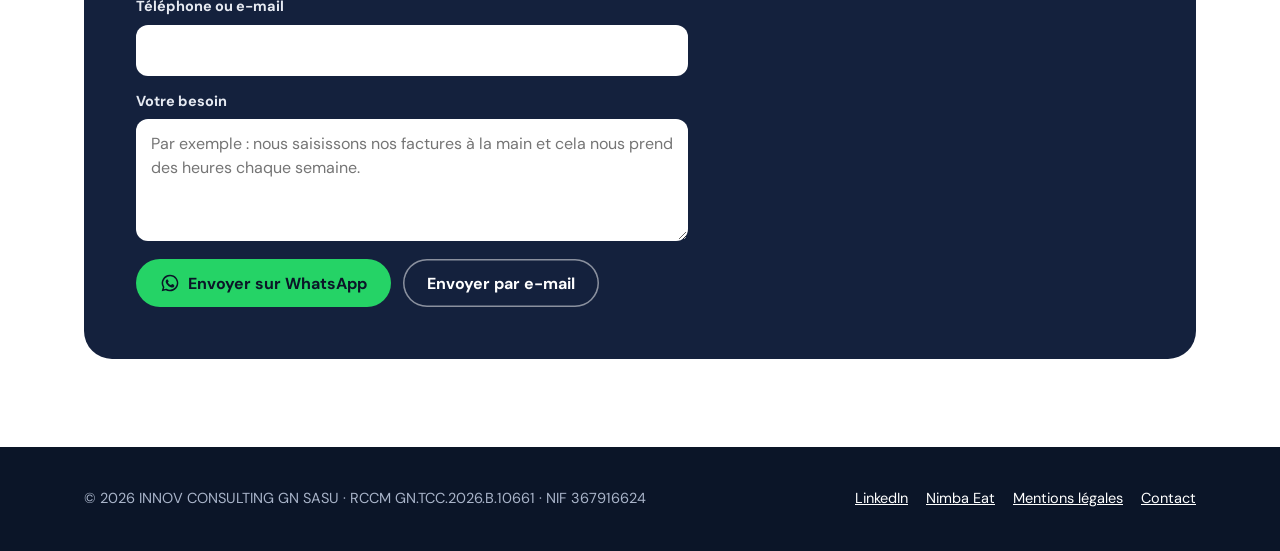
==== commit 0b15f10e: "Lien vers la page LinkedIn Co-Authored-By: Claude Opus 5.5 <noreply@anthropic.com> Claude-Session: h" ====
--- a/index.html
+++ b/index.html
@@ -25,7 +25,7 @@
 <meta name="twitter:image" content="https://innovconsulting-gn.com/img/og-home.jpg">
 <meta name="theme-color" content="#14213D">
 <link rel="apple-touch-icon" href="apple-touch-icon.png">
-<script type="application/ld+json">{"@context": "https://schema.org", "@type": "ProfessionalService", "name": "INNOV CONSULTING GN", "legalName": "INNOV CONSULTING GN SASU", "url": "https://innovconsulting-gn.com/", "logo": "https://innovconsulting-gn.com/apple-touch-icon.png", "image": "https://innovconsulting-gn.com/img/og-home.jpg", "description": "Automatisation, agents IA, plateformes de données, tableaux de bord, logiciels sur mesure et formation pour les entreprises en Guinée.", "email": "contact@innovconsulting-gn.com", "address": {"@type": "PostalAddress", "streetAddress": "Yimbaya Tannerie", "addressLocality": "Conakry", "addressRegion": "Matoto", "addressCountry": "GN"}, "areaServed": "GN", "founder": {"@type": "Person", "name": "Abdoulaye Bah", "jobTitle": "Fondateur et président"}, "knowsLanguage": "fr"}</script>
+<script type="application/ld+json">{"@context": "https://schema.org", "@type": "ProfessionalService", "name": "INNOV CONSULTING GN", "legalName": "INNOV CONSULTING GN SASU", "url": "https://innovconsulting-gn.com/", "logo": "https://innovconsulting-gn.com/apple-touch-icon.png", "image": "https://innovconsulting-gn.com/img/og-home.jpg", "description": "Automatisation, agents IA, plateformes de données, tableaux de bord, logiciels sur mesure et formation pour les entreprises en Guinée.", "email": "contact@innovconsulting-gn.com", "address": {"@type": "PostalAddress", "streetAddress": "Yimbaya Tannerie", "addressLocality": "Conakry", "addressRegion": "Matoto", "addressCountry": "GN"}, "areaServed": "GN", "founder": {"@type": "Person", "name": "Abdoulaye Bah", "jobTitle": "Fondateur et président"}, "sameAs": ["https://www.linkedin.com/company/innov-consulting-gn/"], "knowsLanguage": "fr"}</script>
 <link rel="icon" href="favicon.svg" type="image/svg+xml">
 <link rel="preconnect" href="https://fonts.googleapis.com">
 <link rel="preconnect" href="https://fonts.gstatic.com" crossorigin>
@@ -319,6 +319,7 @@
         <div class="contact-list">
           <div class="contact-item"><svg width="22" height="22" viewBox="0 0 24 24" fill="#5EEAD4" aria-hidden="true"><path d="M12 2a10 10 0 0 0-8.6 15.1L2 22l5-1.3A10 10 0 1 0 12 2zm0 18.2a8.2 8.2 0 0 1-4.2-1.2l-.3-.2-3 .8.8-2.9-.2-.3A8.2 8.2 0 1 1 12 20.2z"/></svg><div><small>WhatsApp</small><a href="https://wa.me/224612499162?text=Bonjour%2C%20je%20souhaite%20discuter%20d%27un%20projet%20avec%20INNOV%20CONSULTING%20GN." target="_blank" rel="noopener">Nous écrire sur WhatsApp</a></div></div>
           <div class="contact-item"><svg width="22" height="22" viewBox="0 0 24 24" fill="none" stroke="#5EEAD4" stroke-width="2" stroke-linecap="round" stroke-linejoin="round" aria-hidden="true"><rect x="3" y="5" width="18" height="14" rx="2"/><path d="M3 7l9 6 9-6"/></svg><div><small>E-mail</small><a href="mailto:contact@innovconsulting-gn.com">contact@innovconsulting-gn.com</a></div></div>
+          <div class="contact-item"><svg width="22" height="22" viewBox="0 0 24 24" fill="#5EEAD4" aria-hidden="true"><path d="M4.98 3.5a2.5 2.5 0 1 1 0 5 2.5 2.5 0 0 1 0-5zM3 9.5h4V21H3zM9.5 9.5h3.8v1.6h.1c.5-1 1.8-2 3.8-2 4 0 4.8 2.6 4.8 6V21h-4v-5.2c0-1.2 0-2.8-1.7-2.8s-2 1.3-2 2.7V21h-4z"/></svg><div><small>LinkedIn</small><a href="https://www.linkedin.com/company/innov-consulting-gn/" target="_blank" rel="noopener">Suivre INNOV CONSULTING</a></div></div>
           <div class="contact-item"><svg width="22" height="22" viewBox="0 0 24 24" fill="none" stroke="#5EEAD4" stroke-width="2" stroke-linecap="round" stroke-linejoin="round" aria-hidden="true"><path d="M12 21s-7-6.2-7-11a7 7 0 0 1 14 0c0 4.8-7 11-7 11z"/><circle cx="12" cy="10" r="2.5"/></svg><div><small>Siège</small><b>Yimbaya Tannerie, Matoto, Conakry</b></div></div>
         </div>
       </div>
@@ -330,7 +331,7 @@
 <footer>
   <div class="wrap foot">
     <div>© 2026 INNOV CONSULTING GN SASU · RCCM GN.TCC.2026.B.10661 · NIF 367916624</div>
-    <div class="foot-links"><a href="nimba-eat.html">Nimba Eat</a><a href="mentions-legales.html">Mentions légales</a><a href="#contact">Contact</a></div>
+    <div class="foot-links"><a href="https://www.linkedin.com/company/innov-consulting-gn/" target="_blank" rel="noopener">LinkedIn</a><a href="nimba-eat.html">Nimba Eat</a><a href="mentions-legales.html">Mentions légales</a><a href="#contact">Contact</a></div>
   </div>
 </footer>
 
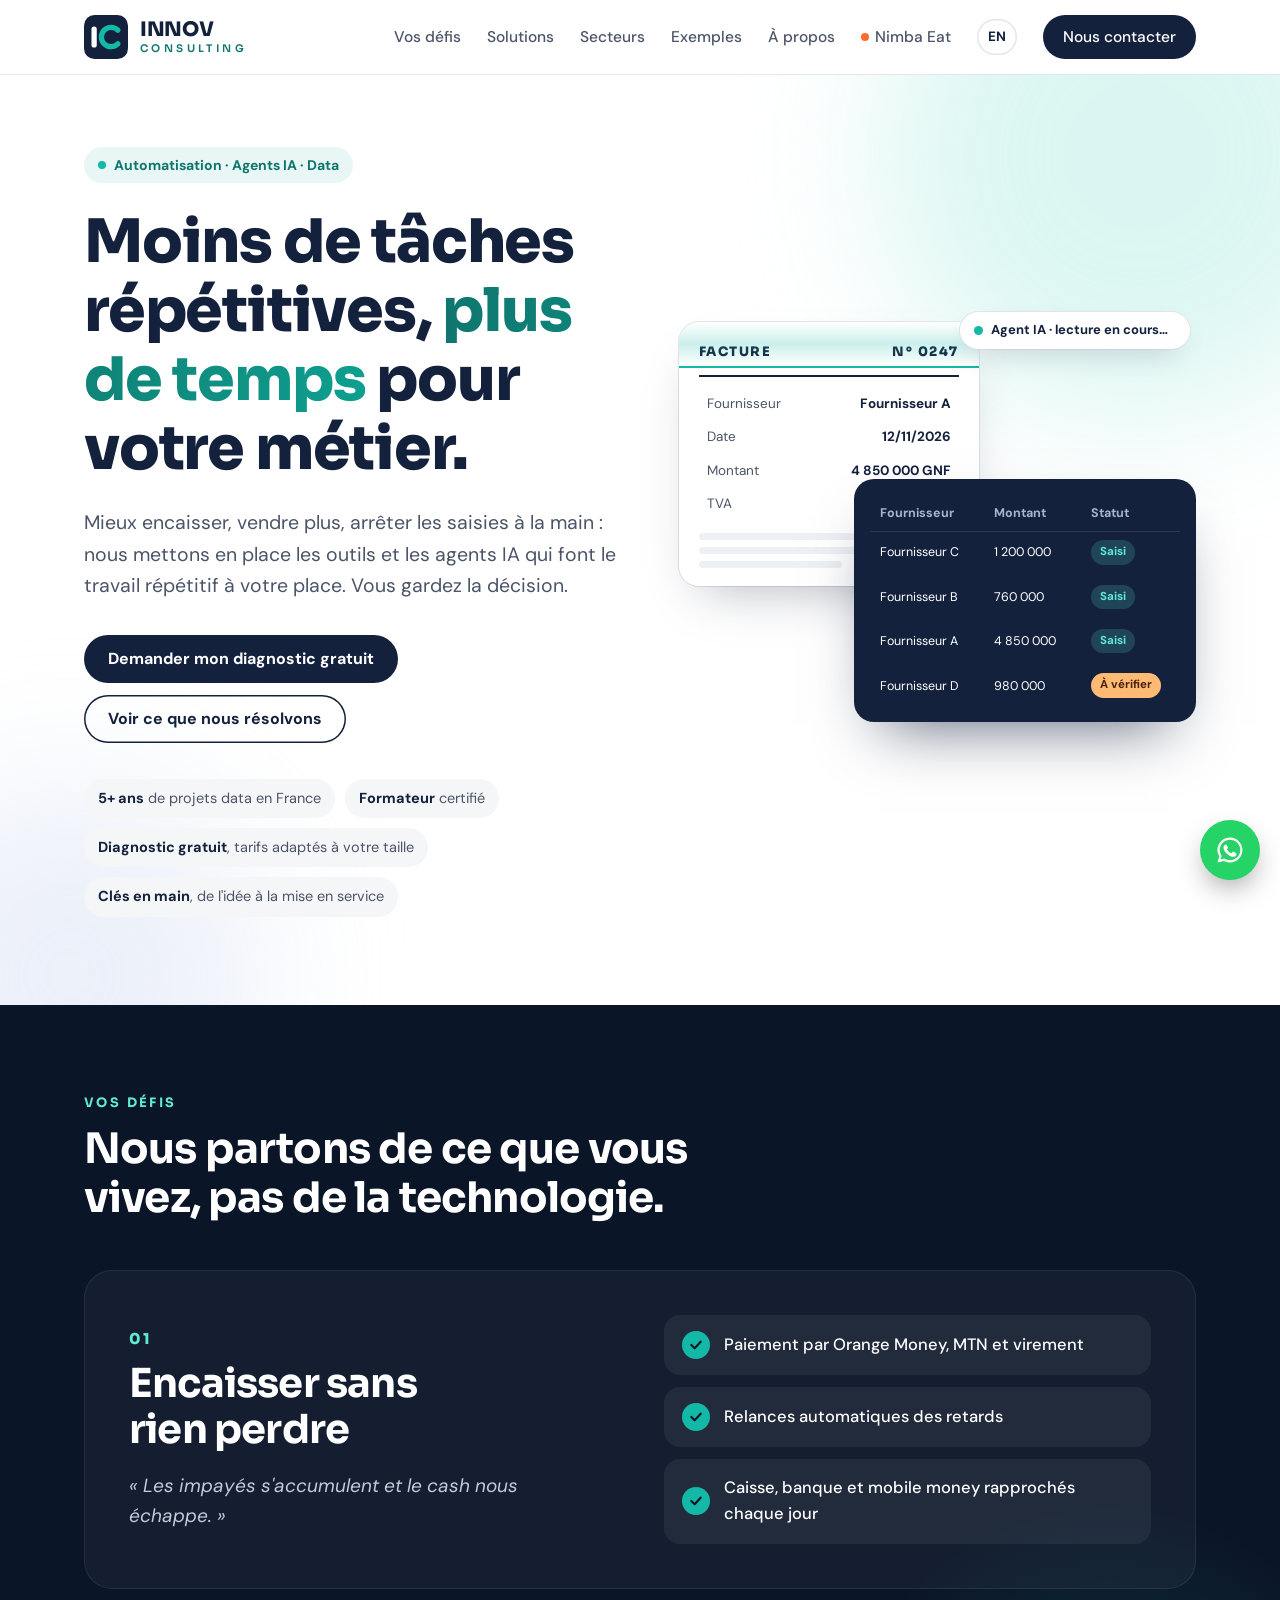
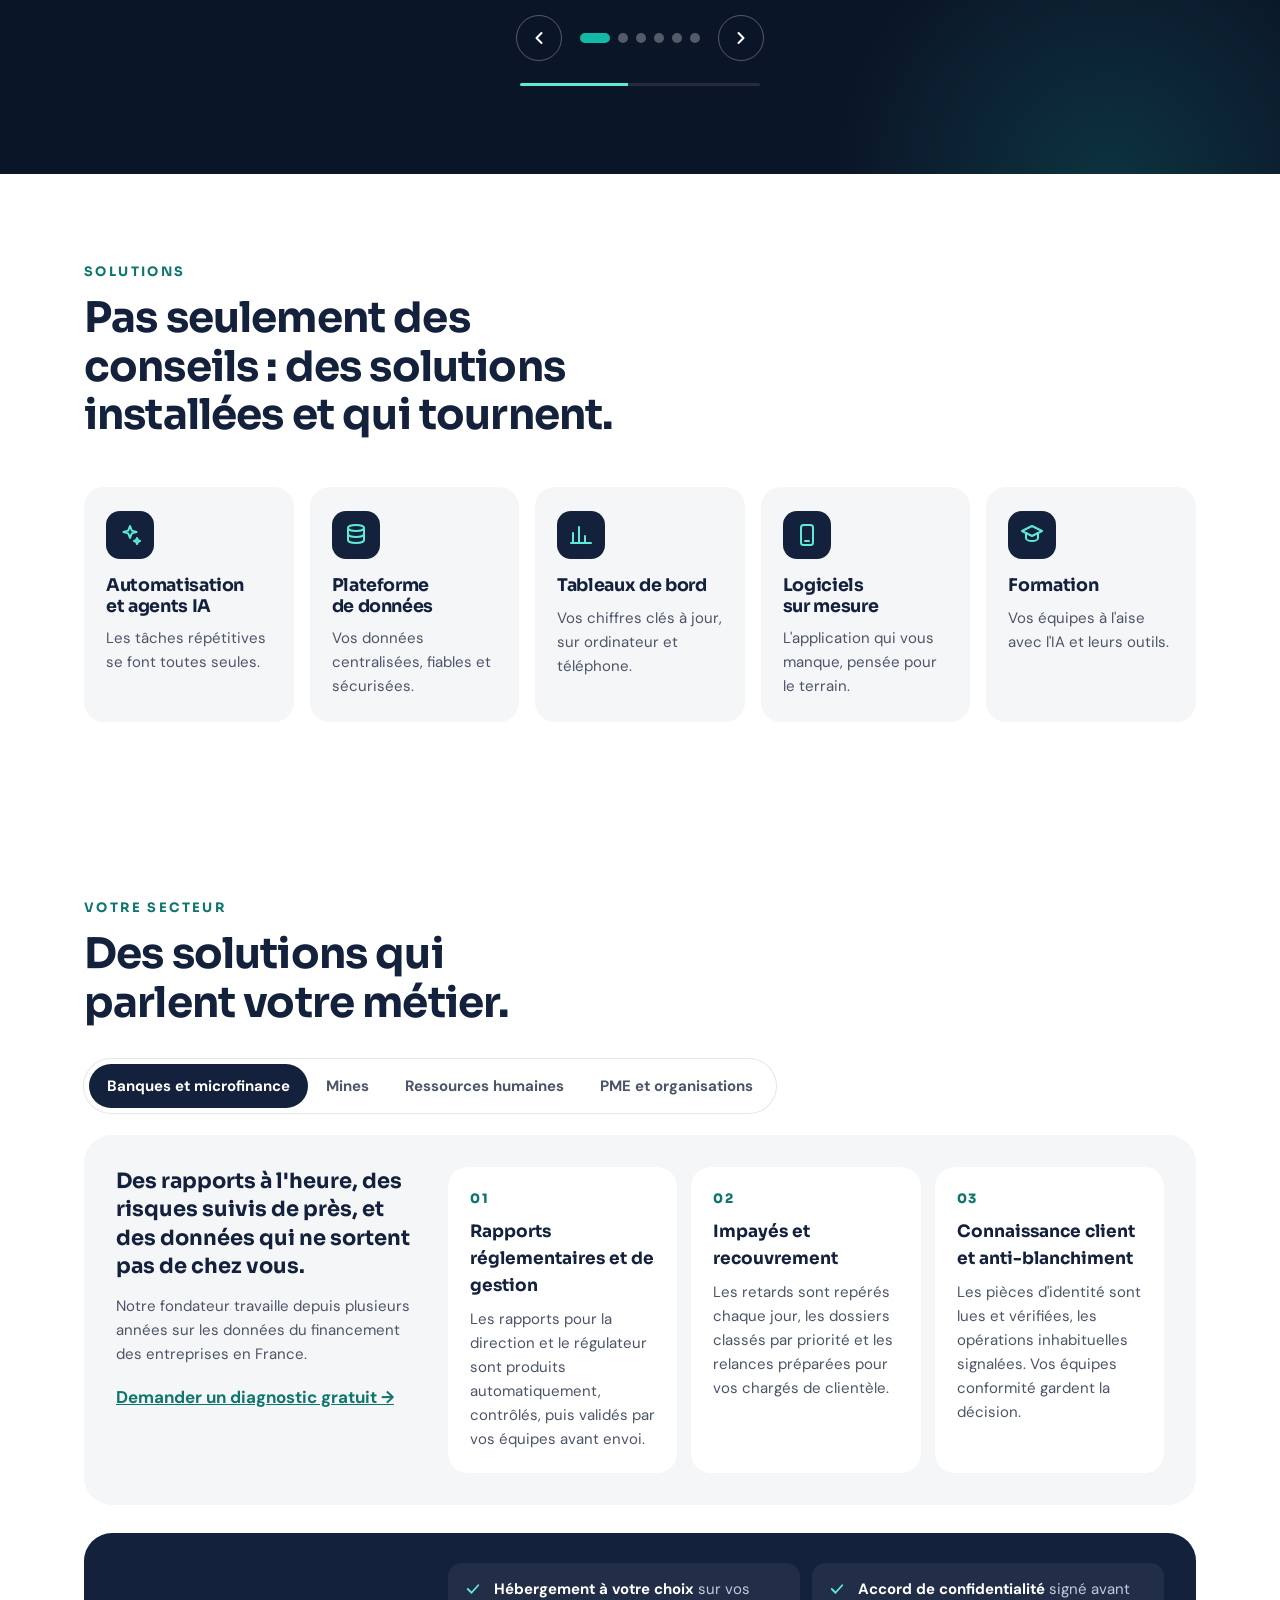
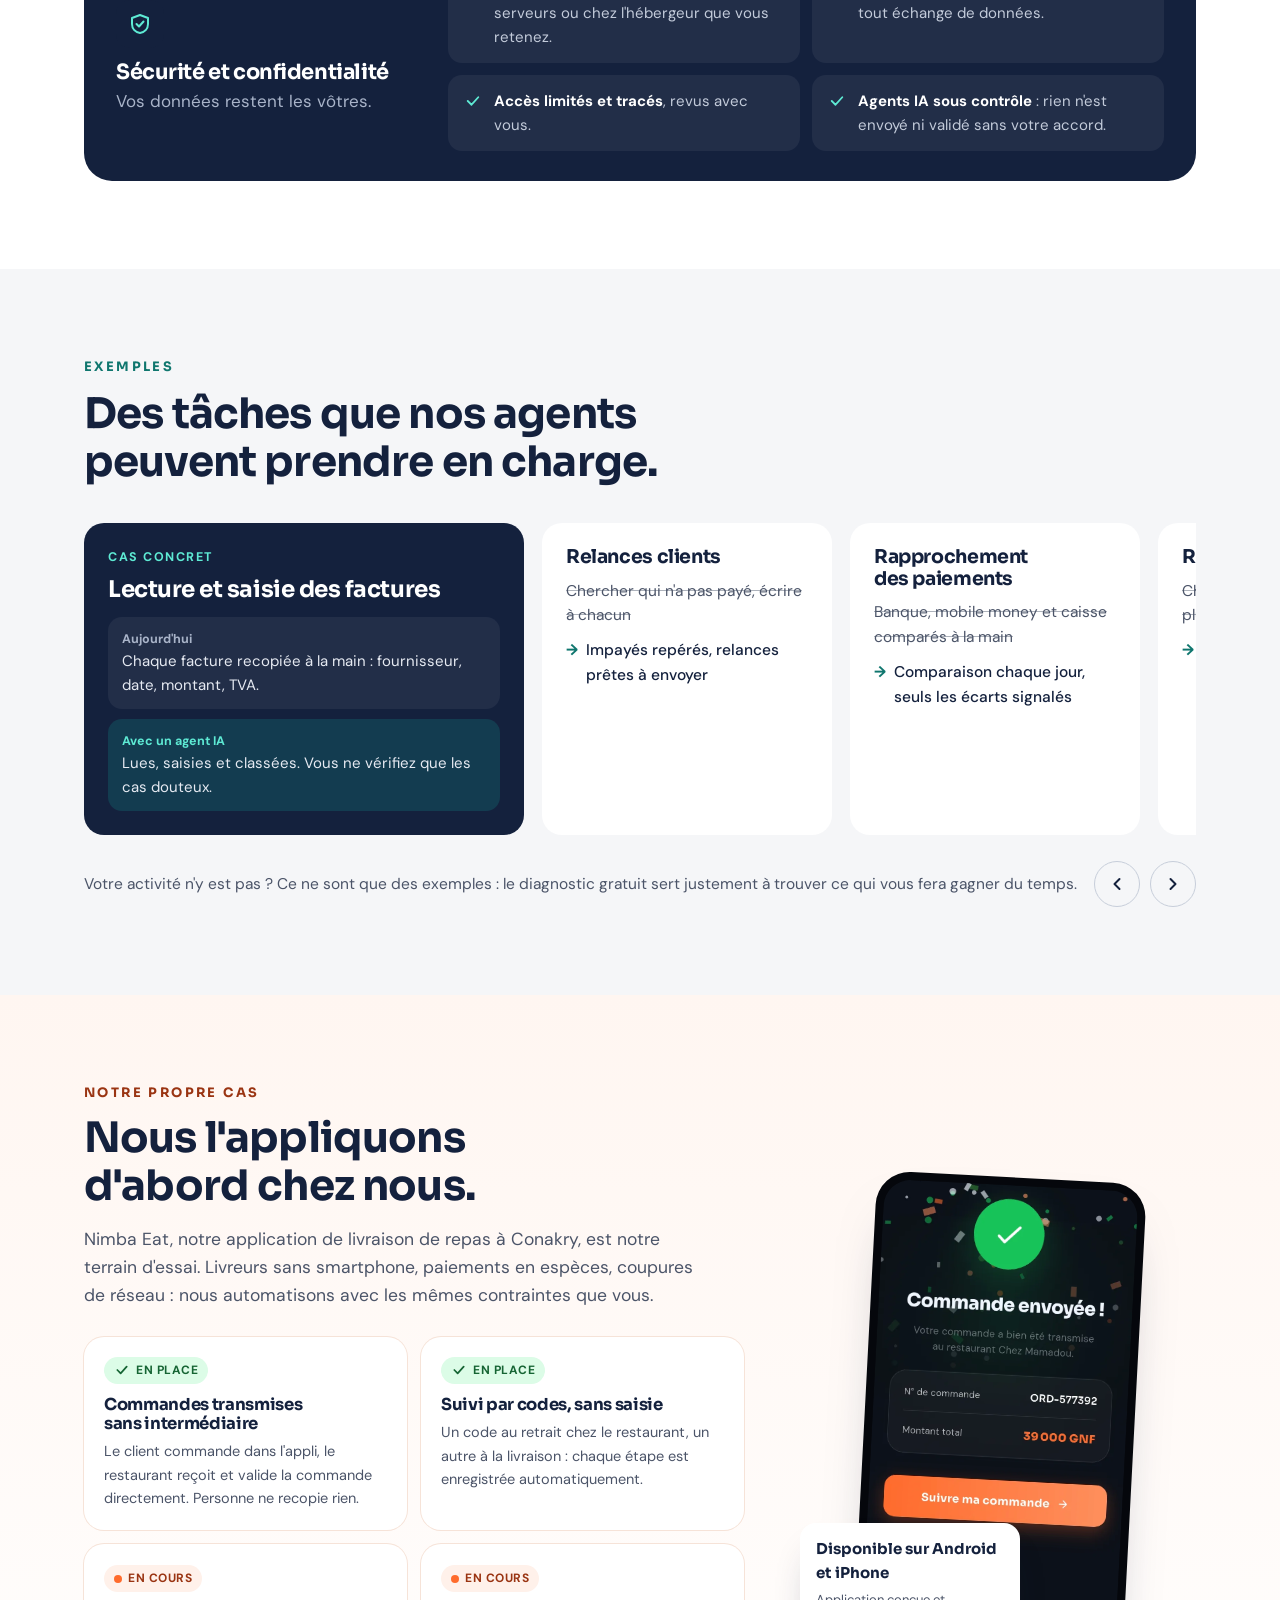
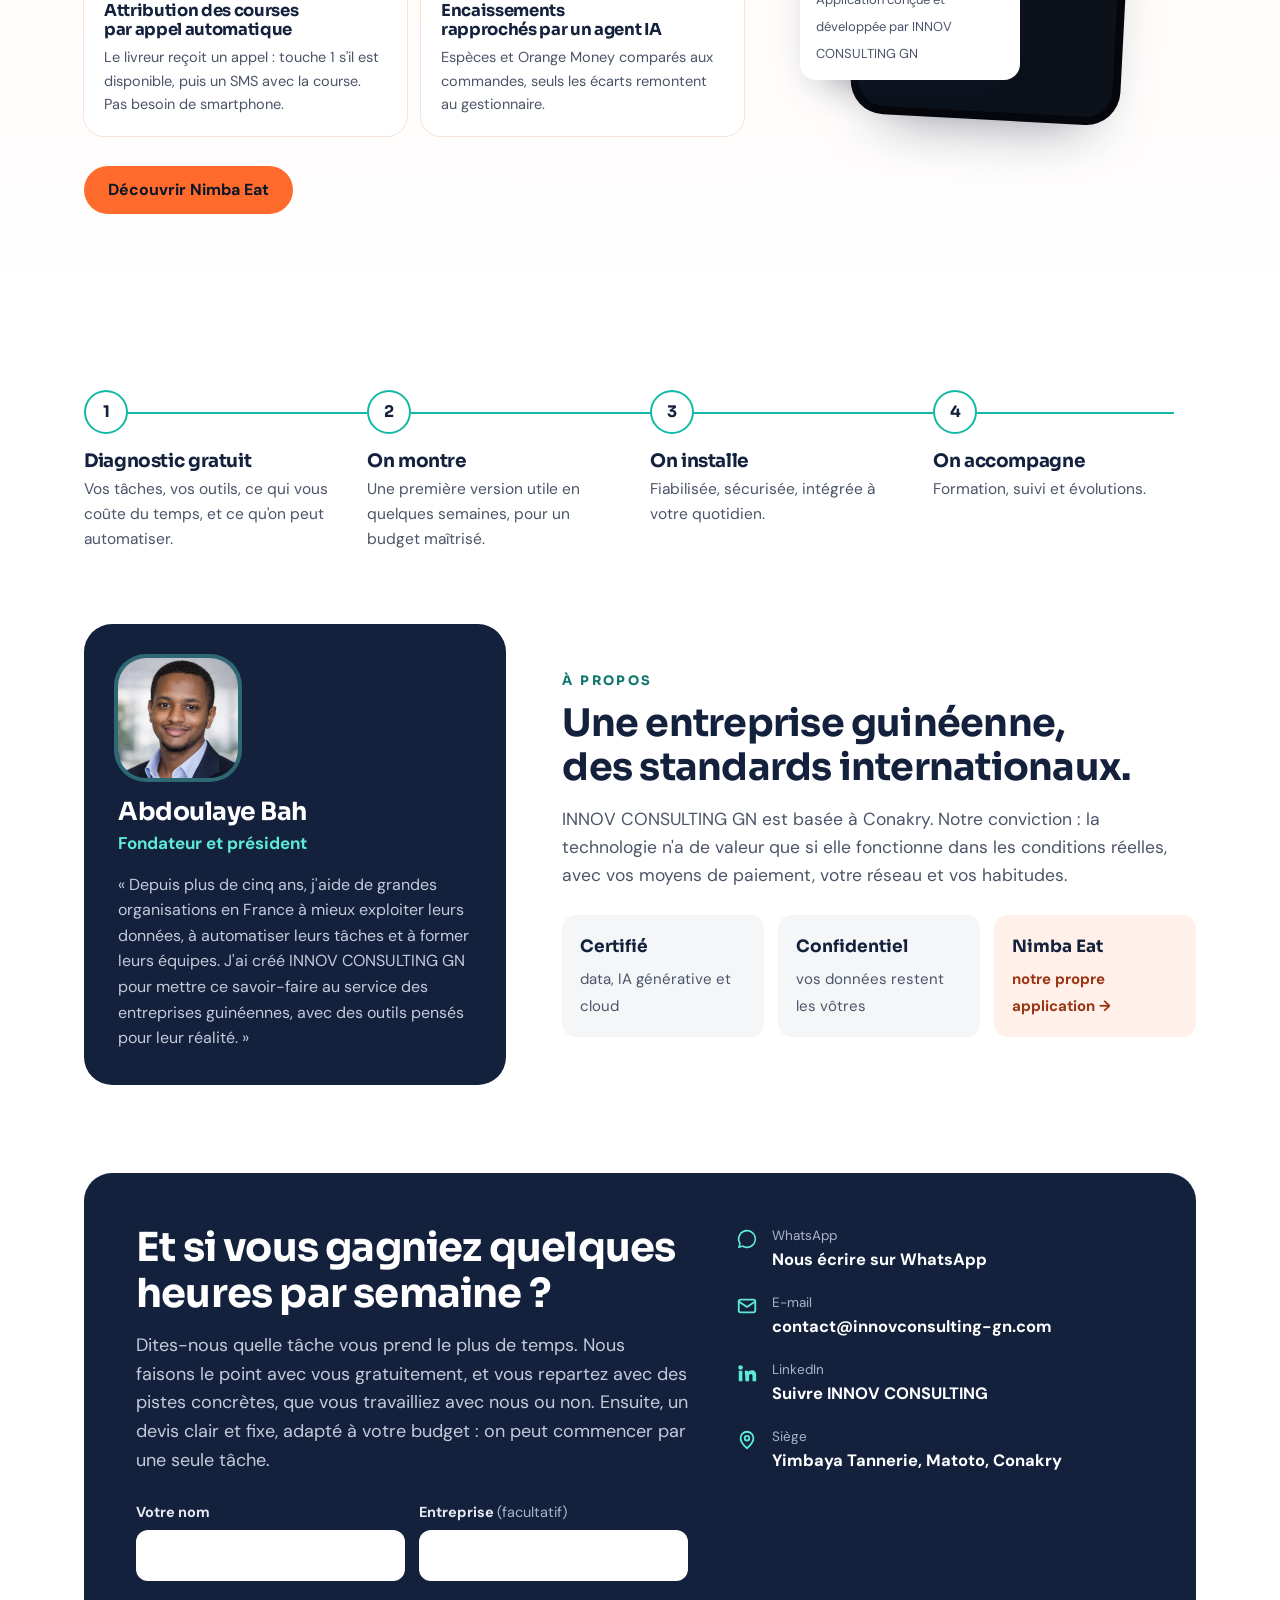
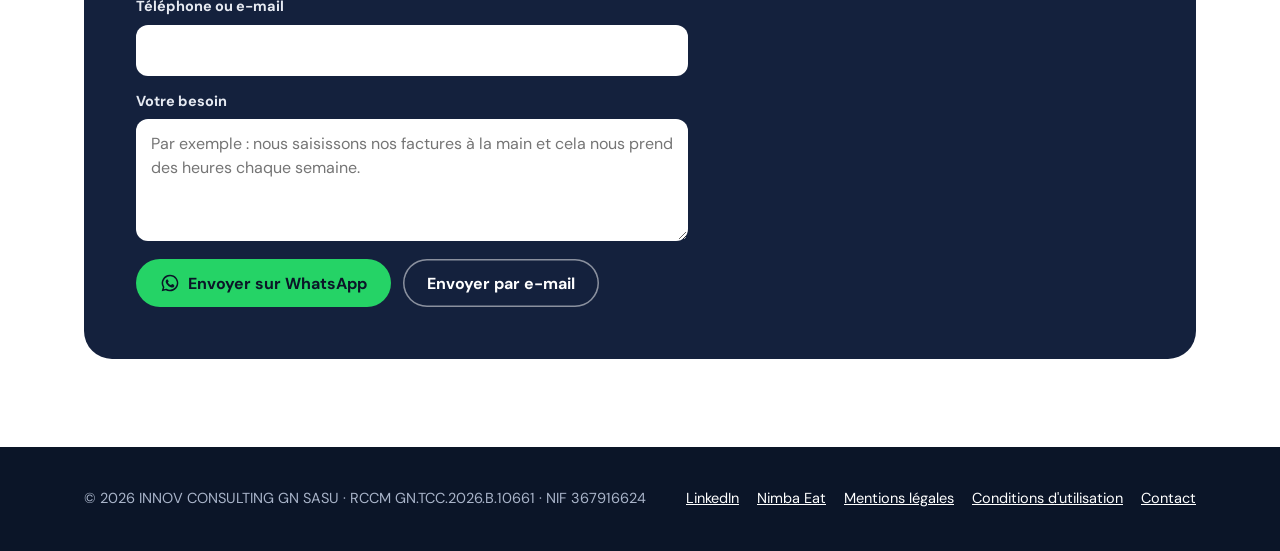
==== commit a0d0959b: "Conditions d'utilisation propres au site INNOV CONSULTING GN Nouvelle page conditions-utilisation.ht" ====
--- a/index.html
+++ b/index.html
@@ -331,7 +331,7 @@
 <footer>
   <div class="wrap foot">
     <div>© 2026 INNOV CONSULTING GN SASU · RCCM GN.TCC.2026.B.10661 · NIF 367916624</div>
-    <div class="foot-links"><a href="https://www.linkedin.com/company/innov-consulting-gn/" target="_blank" rel="noopener">LinkedIn</a><a href="nimba-eat.html">Nimba Eat</a><a href="mentions-legales.html">Mentions légales</a><a href="#contact">Contact</a></div>
+    <div class="foot-links"><a href="https://www.linkedin.com/company/innov-consulting-gn/" target="_blank" rel="noopener">LinkedIn</a><a href="nimba-eat.html">Nimba Eat</a><a href="mentions-legales.html">Mentions légales</a><a href="conditions-utilisation.html">Conditions d'utilisation</a><a href="#contact">Contact</a></div>
   </div>
 </footer>
 
